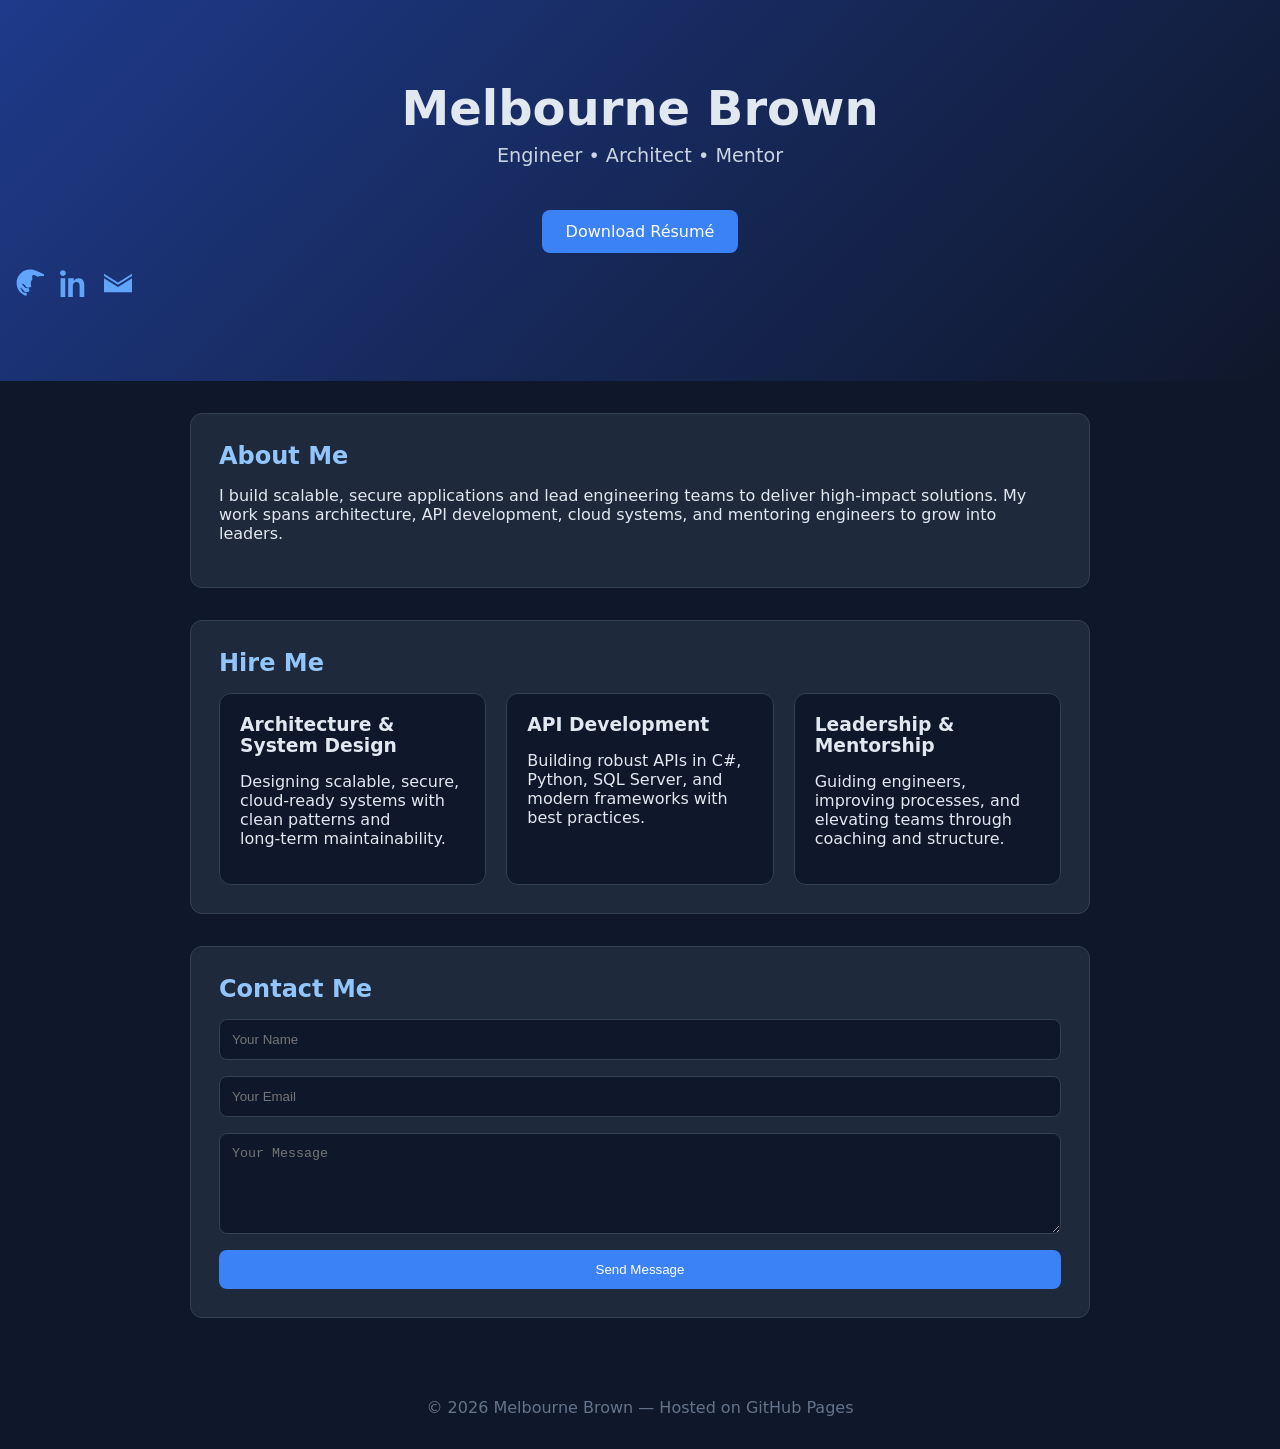
==== index.html @ e765fb4d "Refactor index.html with new styles and layout Updated HTML structure and styles for improved layout" ====
<!DOCTYPE html>
<html lang="en">
<head>
    <meta charset="UTF-8" />
    <meta name="viewport" content="width=device-width, initial-scale=1.0" />
    <title>Melbourne Brown – Portfolio</title>

    <style>
        /* ------------------------------
           GLOBAL STYLES
        ------------------------------ */
        body {
            margin: 0;
            font-family: system-ui, sans-serif;
            background: #0f172a;
            color: #e2e8f0;
            overflow-x: hidden;
        }

        h1, h2, h3 {
            margin: 0;
        }

        a {
            color: #60a5fa;
            text-decoration: none;
        }

        a:hover {
            color: #bfdbfe;
        }

        /* ------------------------------
           FADE-IN ANIMATIONS
        ------------------------------ */
        .fade-in {
            opacity: 0;
            transform: translateY(20px);
            animation: fadeIn 0.9s ease-out forwards;
        }

        .delay-1 { animation-delay: 0.2s; }
        .delay-2 { animation-delay: 0.4s; }
        .delay-3 { animation-delay: 0.6s; }

        @keyframes fadeIn {
            to {
                opacity: 1;
                transform: translateY(0);
            }
        }

        /* ------------------------------
           HEADER / HERO
        ------------------------------ */
        header {
            text-align: center;
            padding: 5rem 1rem;
            background: linear-gradient(135deg, #1e3a8a, #0f172a);
        }

        header h1 {
            font-size: 3rem;
        }

        header p {
            font-size: 1.2rem;
            color: #cbd5e1;
            margin-top: 0.5rem;
        }

        .resume-btn {
            display: inline-block;
            margin-top: 1.5rem;
            padding: 0.75rem 1.5rem;
            background: #3b82f6;
            color: white;
            border-radius: 0.5rem;
            transition: background 0.3s;
        }

        .resume-btn:hover {
            background: #60a5fa;
        }

        /* ------------------------------
           MAIN CONTENT
        ------------------------------ */
        main {
            max-width: 900px;
            margin: 2rem auto;
            padding: 0 1rem;
        }

        section {
            background: #1e293b;
            padding: 1.75rem;
            border-radius: 0.75rem;
            margin-bottom: 2rem;
            border: 1px solid #334155;
        }

        h2 {
            color: #93c5fd;
            margin-bottom: 1rem;
        }

        /* ------------------------------
           SOCIAL ICONS
        ------------------------------ */
        .socials {
            display: flex;
            gap: 1rem;
            margin-top: 1rem;
        }

        .socials svg {
            width: 28px;
            height: 28px;
            fill: #60a5fa;
            transition: transform 0.3s, fill 0.3s;
        }

        .socials svg:hover {
            fill: #bfdbfe;
            transform: translateY(-3px);
        }

        /* ------------------------------
           HIRE ME SECTION
        ------------------------------ */
        .hire-grid {
            display: grid;
            gap: 1.25rem;
        }

        @media (min-width: 700px) {
            .hire-grid {
                grid-template-columns: repeat(3, 1fr);
            }
        }

        .hire-card {
            background: #0f172a;
            padding: 1.25rem;
            border-radius: 0.75rem;
            border: 1px solid #334155;
            transition: transform 0.3s;
        }

        .hire-card:hover {
            transform: translateY(-5px);
        }

        /* ------------------------------
           CONTACT FORM
        ------------------------------ */
        form {
            display: grid;
            gap: 1rem;
        }

        input, textarea {
            padding: 0.75rem;
            border-radius: 0.5rem;
            border: 1px solid #334155;
            background: #0f172a;
            color: #e2e8f0;
        }

        button {
            padding: 0.75rem;
            background: #3b82f6;
            color: white;
            border: none;
            border-radius: 0.5rem;
            cursor: pointer;
            transition: background 0.3s;
        }

        button:hover {
            background: #60a5fa;
        }

        /* ------------------------------
           FOOTER
        ------------------------------ */
        footer {
            text-align: center;
            padding: 2rem;
            color: #64748b;
            margin-top: 3rem;
        }
    </style>
</head>

<body>

    <!-- HERO -->
    <header class="fade-in">
        <h1>Melbourne Brown</h1>
        <p>Engineer • Architect • Mentor</p>

        <a class="resume-btn fade-in delay-1" href="resume.pdf" download>
            Download Résumé
        </a>

        <div class="socials fade-in delay-2">
            <!-- GitHub -->
            <a href="https://github.com/MQBrown" target="_blank">
                <svg viewBox="0 0 24 24">
                    <path d="M12 .5C5.65.5.5 5.65.5 12c0 5.1 3.3 9.4 7.9 10.9.6.1.8-.3.8-.6v-2c-3.2.7-3.9-1.5-3.9-1.5-.5-1.2-1.2-1.6-1.2-1.6-1-.7.1-.7.1-.7 1.1.1 1.7 1.2 1.7 1.2 1 .1.6 2.1 2.9 2.1 1.4 0 2.3-.5 2.8-1-.1-.3-.4-1.2-.4-2.4-3.2.7-4.4-1.4-4.4-1.4-.5-1.2-1.2-1.6-1.2-1.6-1-.7.1-.7.1-.7 1.1.1 1.7 1.2 1.7 1.2 1 .1.6 2.1 2.9 2.1 1.4 0 2.3-.5 2.8-1-.1-.3-.4-1.2-.4-2.4 0-1.7.6-2.9 1.5-3.8-.2-.4-.7-1.8.1-3.7 0 0 1.3-.4 4.1 1.5 1.2-.3 2.5-.5 3.8-.5s2.6.2 3.8.5c2.8-1.9 4.1-1.5 4.1-1.5.8 1.9.3 3.3.1 3.7.9.9 1.5 2.1 1.5 3.8 0 1.2-.3 2.1-.4 2.4.5.5 1.4 1 2.8 1 2.3 0 1.9-2 2.9-2.1 0 0 .6-1.1 1.7-1.2 0 0 1.1 0 .1.7 0 0-.7.4-1.2 1.6 0 0-1.2 2.1-4.4 1.4 0 1.2-.3 2.1-.4 2.4.5.5 1.4 1 2.8 1 2.3 0 1.9-2 2.9-2.1 0 0 .6-1.1 1.7-1.2 0 0 1.1 0 .1.7 0 0-.7.4-1.2 1.6 0 0-1.2 2.1-4.4 1.4v2c0 .3.2.7.8.6 4.6-1.5 7.9-5.8 7.9-10.9C23.5 5.65 18.35.5 12 .5z"/>
                </svg>
            </a>

            <!-- LinkedIn -->
            <a href="https://linkedin.com" target="_blank">
                <svg viewBox="0 0 24 24">
                    <path d="M4.98 3.5C4.98 4.88 3.87 6 2.5 6S0 4.88 0 3.5 1.12 1 2.5 1 4.98 2.12 4.98 3.5zM.5 8h4V24h-4V8zm7.5 0h3.8v2.2h.1c.5-.9 1.8-2.2 3.9-2.2 4.2 0 5 2.8 5 6.5V24h-4v-8.3c0-2 0-4.5-2.7-4.5-2.7 0-3.1 2.1-3.1 4.3V24h-4V8z"/>
                </svg>
            </a>

            <!-- Email -->
            <a href="mailto:mqbrown07@live.com">
                <svg viewBox="0 0 24 24">
                    <path d="M12 13.5L0 6V4l12 7.5L24 4v2zM0 8l12 7.5L24 8v12H0z"/>
                </svg>
            </a>
        </div>
    </header>

    <main>

        <!-- ABOUT -->
        <section class="fade-in delay-1">
            <h2>About Me</h2>
            <p>
                I build scalable, secure applications and lead engineering teams to deliver high‑impact solutions.
                My work spans architecture, API development, cloud systems, and mentoring engineers to grow into leaders.
            </p>
        </section>

        <!-- HIRE ME -->
        <section class="fade-in delay-2">
            <h2>Hire Me</h2>

            <div class="hire-grid">
                <div class="hire-card fade-in delay-1">
                    <h3>Architecture & System Design</h3>
                    <p>Designing scalable, secure, cloud‑ready systems with clean patterns and long‑term maintainability.</p>
                </div>

                <div class="hire-card fade-in delay-2">
                    <h3>API Development</h3>
                    <p>Building robust APIs in C#, Python, SQL Server, and modern frameworks with best practices.</p>
                </div>

                <div class="hire-card fade-in delay-3">
                    <h3>Leadership & Mentorship</h3>
                    <p>Guiding engineers, improving processes, and elevating teams through coaching and structure.</p>
                </div>
            </div>
        </section>

        <!-- CONTACT FORM -->
        <section class="fade-in delay-3">
            <h2>Contact Me</h2>

            <form action="https://formsubmit.co/mqbrown07@live.com" method="POST">
                <input type="hidden" name="_captcha" value="false">

                <input type="text" name="name" placeholder="Your Name" required />
                <input type="email" name="email" placeholder="Your Email" required />
                <textarea name="message" rows="5" placeholder="Your Message" required></textarea>

                <button type="submit">Send Message</button>
            </form>
        </section>

    </main>

    <footer>
        © <span id="year"></span> Melbourne Brown — Hosted on GitHub Pages
    </footer>

    <script>
        document.getElementById("year").textContent = new Date().getFullYear();
    </script>

</body>
</html>
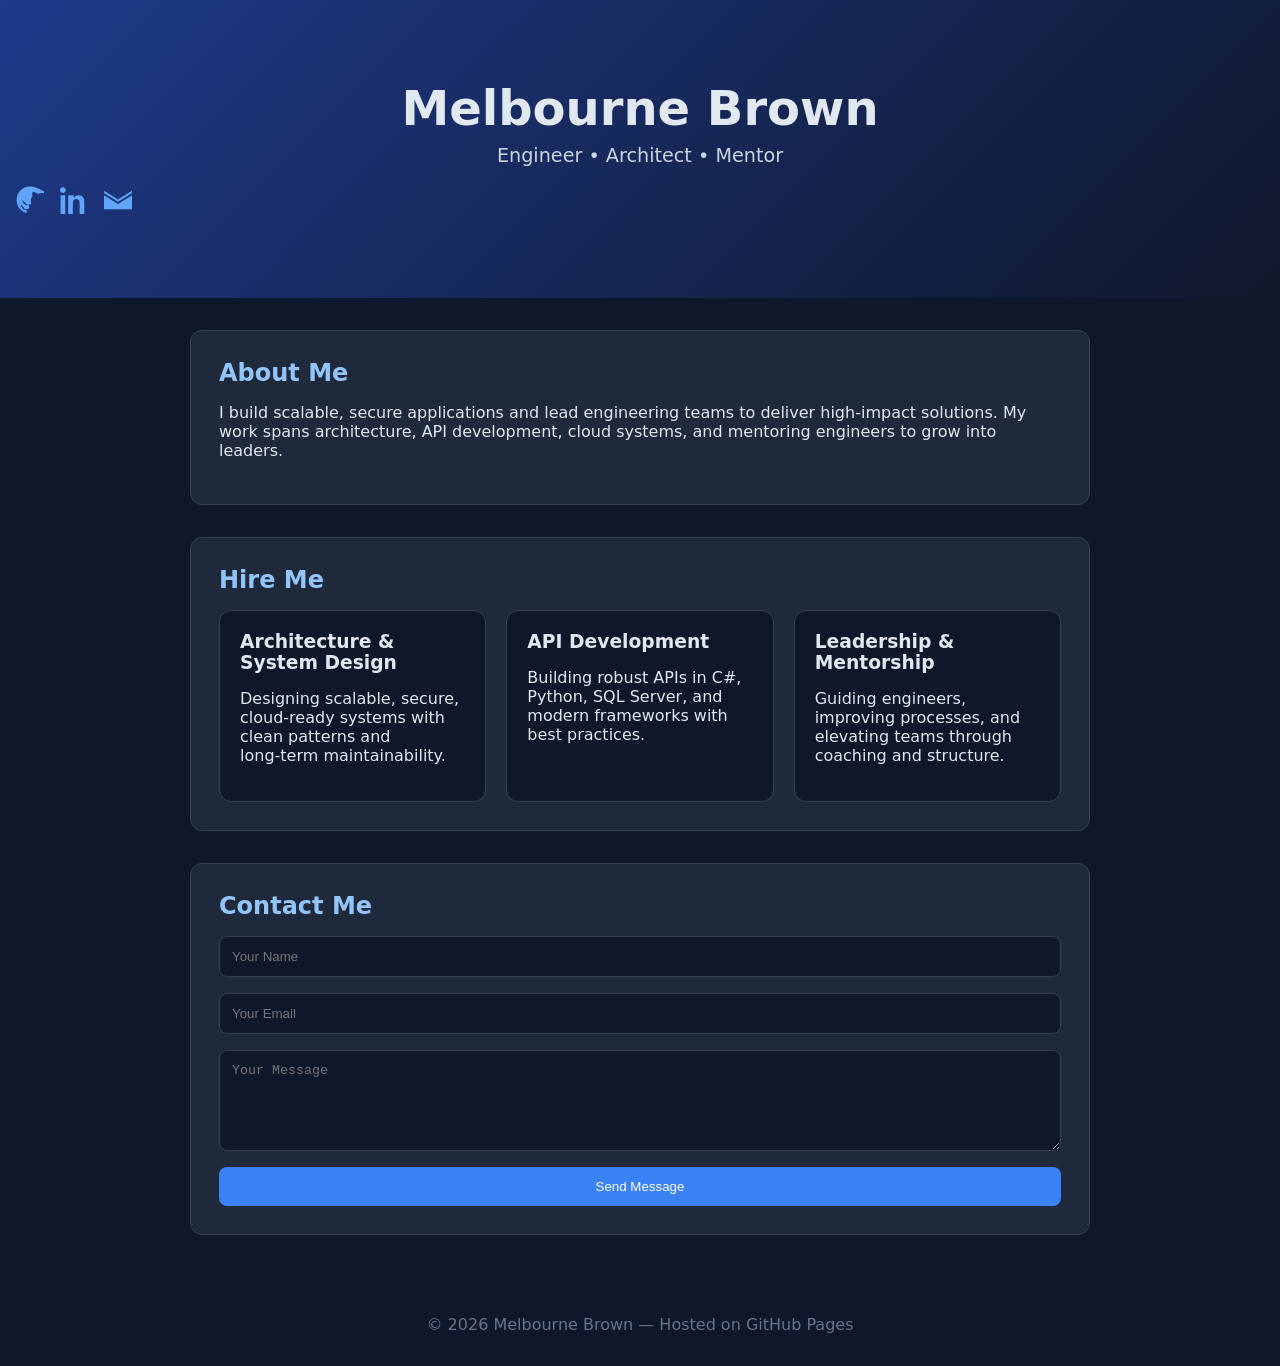
==== commit e316589d: "Fix HTML encoding issues in index.html" ====
--- a/index.html
+++ b/index.html
@@ -200,11 +200,11 @@
     <header class="fade-in">
         <h1>Melbourne Brown</h1>
         <p>Engineer • Architect • Mentor</p>
-
+<!--
         <a class="resume-btn fade-in delay-1" href="resume.pdf" download>
             Download Résumé
         </a>
-
+-->
         <div class="socials fade-in delay-2">
             <!-- GitHub -->
             <a href="https://github.com/MQBrown" target="_blank">
@@ -289,3 +289,4 @@
 
 </body>
 </html>
+
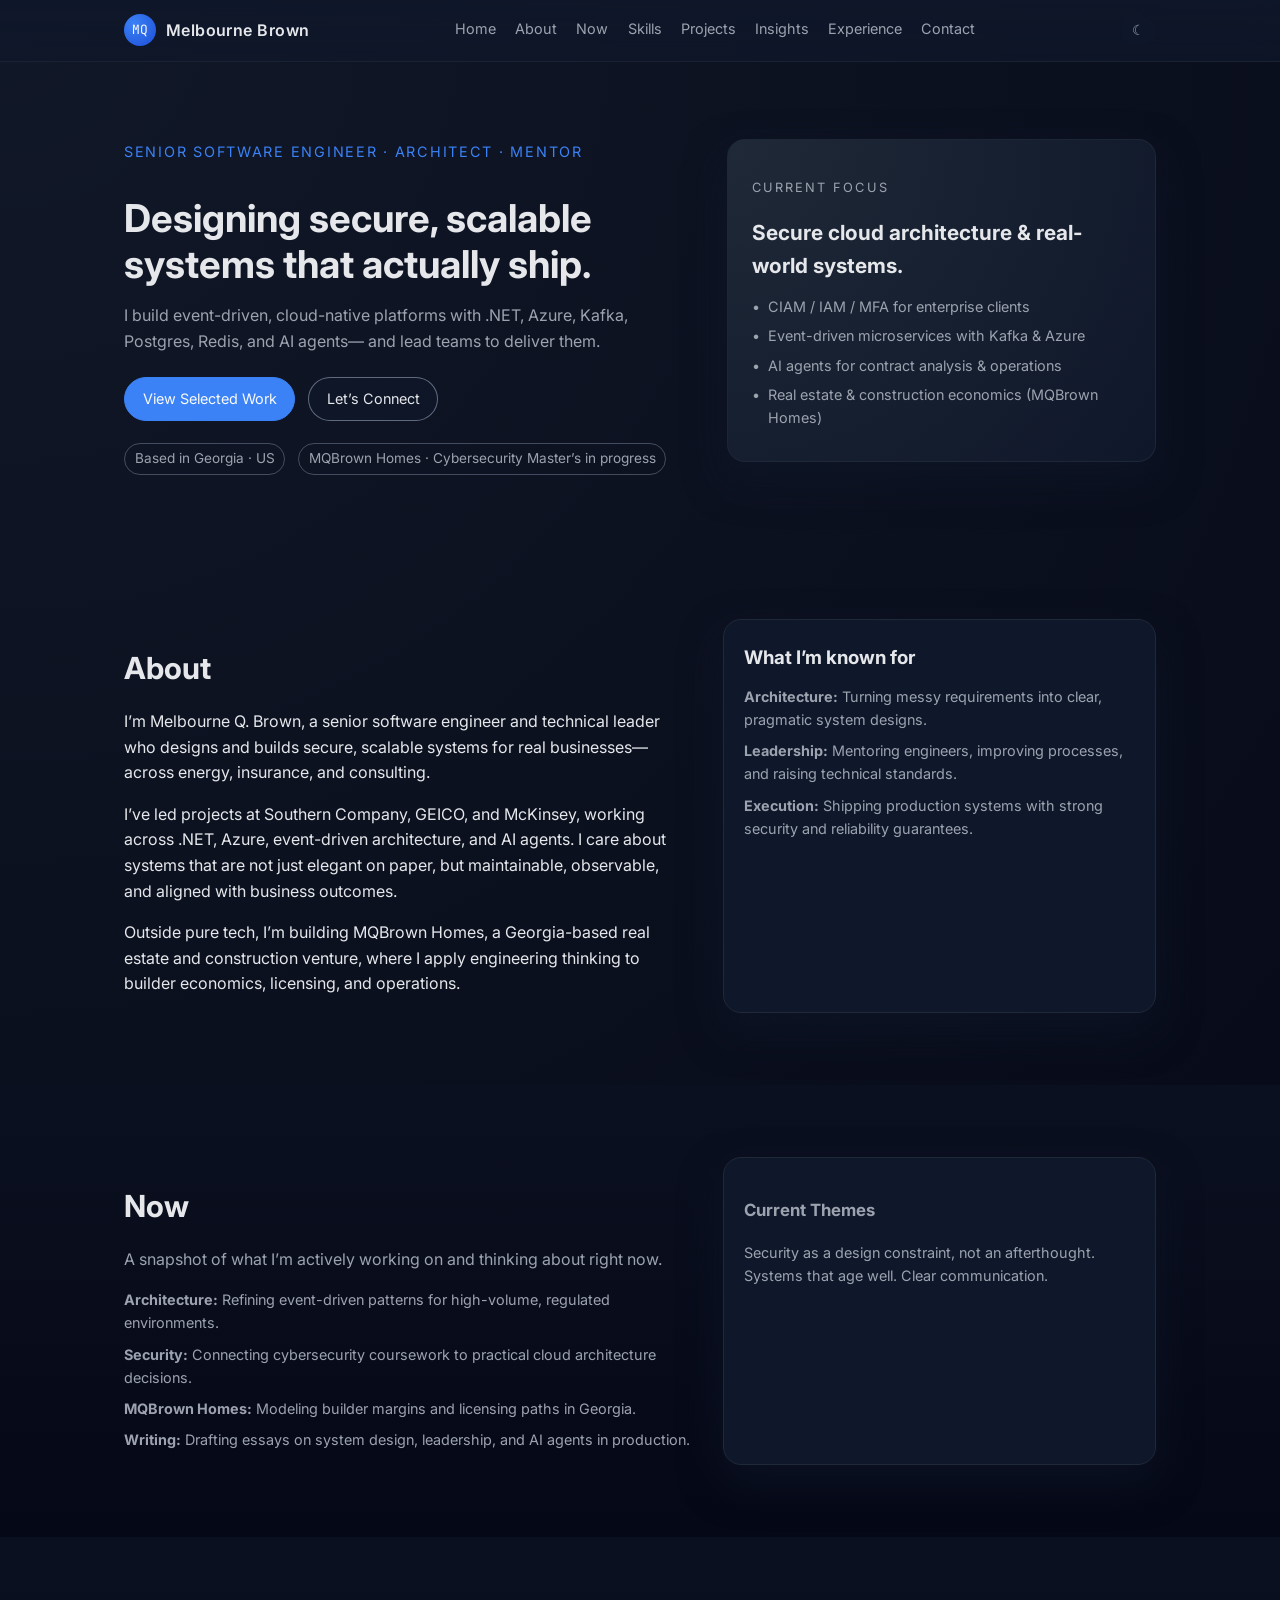
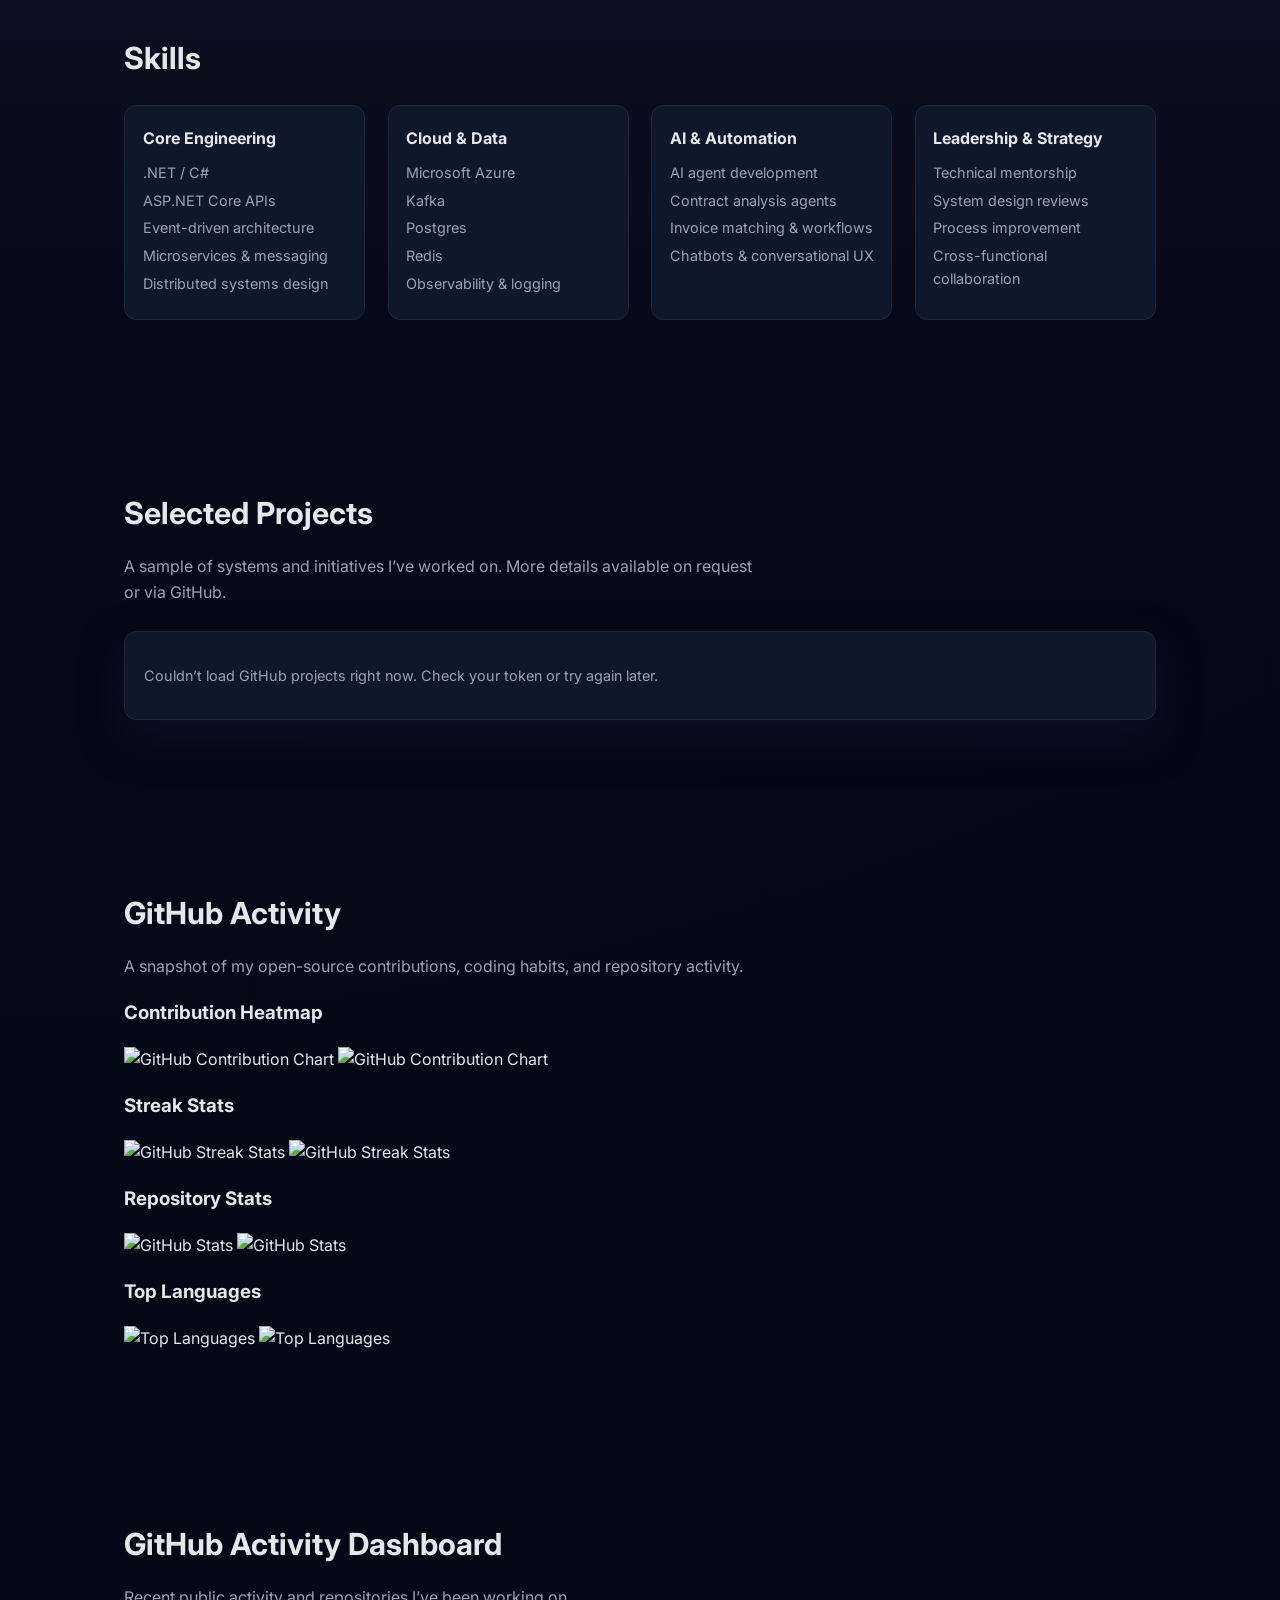
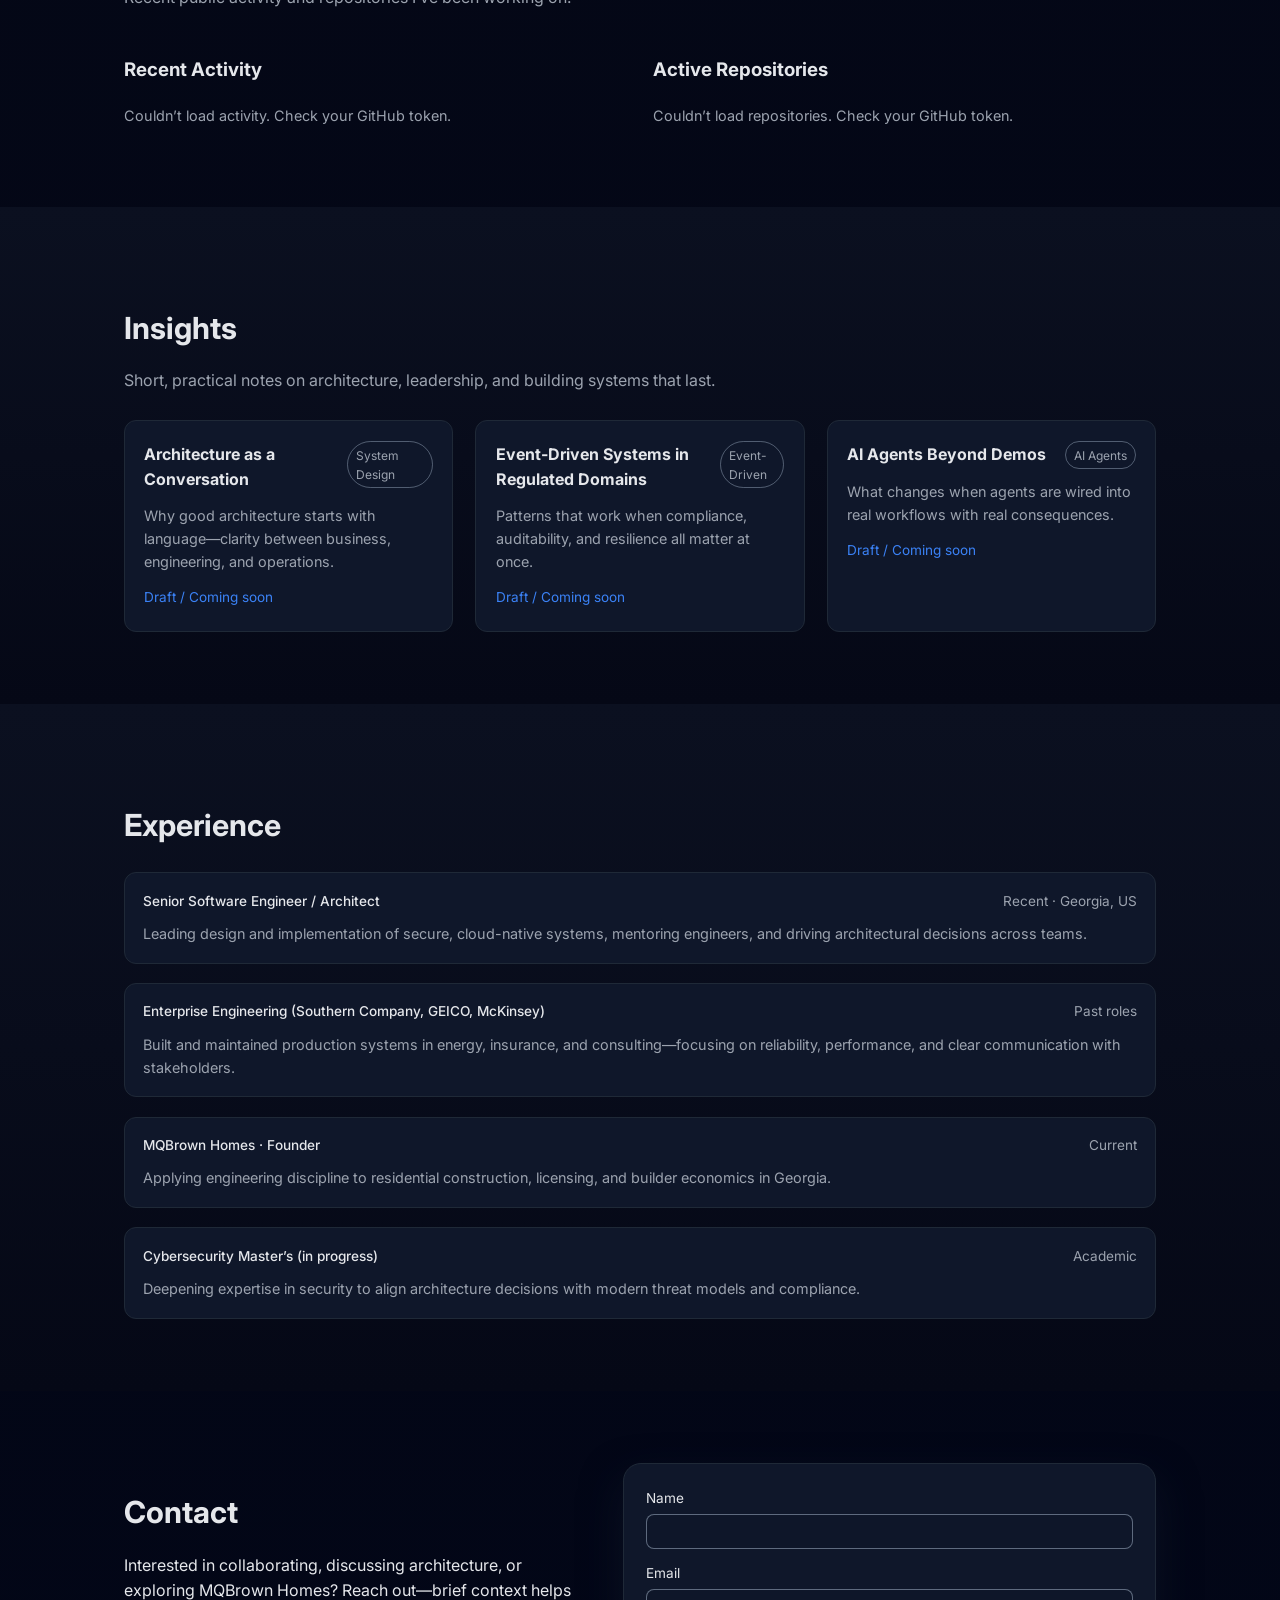
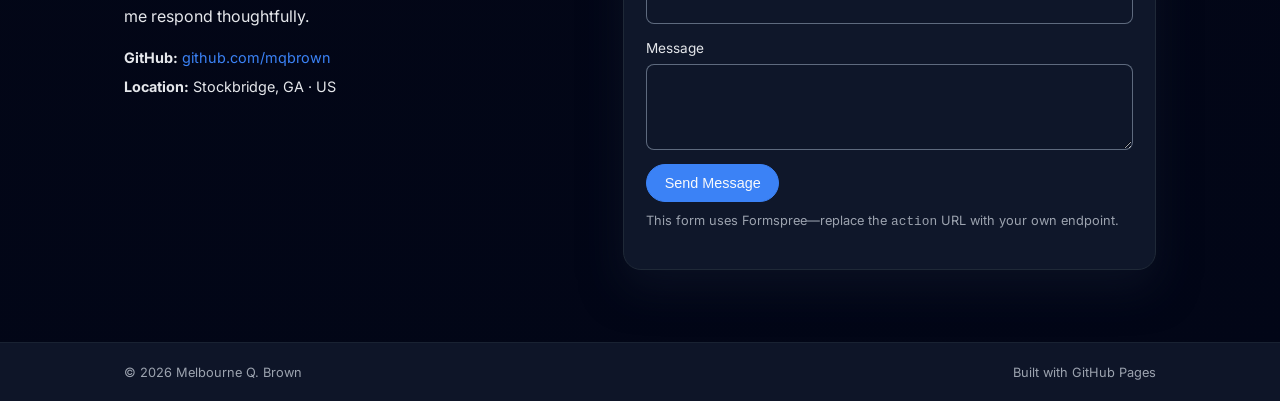
==== commit 4d1daf51: "Made several changes..." ====
--- a/index.html
+++ b/index.html
@@ -1,292 +1,692 @@
-<!DOCTYPE html>
+<!doctype html>
 <html lang="en">
-<head>
+  <head>
     <meta charset="UTF-8" />
-    <meta name="viewport" content="width=device-width, initial-scale=1.0" />
-    <title>Melbourne Brown – Portfolio</title>
-
-    <style>
-        /* ------------------------------
-           GLOBAL STYLES
-        ------------------------------ */
-        body {
-            margin: 0;
-            font-family: system-ui, sans-serif;
-            background: #0f172a;
-            color: #e2e8f0;
-            overflow-x: hidden;
+    <title>Melbourne Q. Brown | Engineering Architect</title>
+    <meta name="viewport" content="width=device-width, initial-scale=1" />
+    <meta
+      name="description"
+      content="Senior Software Engineer, Architect, and Mentor specializing in .NET, Azure, event-driven systems, and AI agents."
+    />
+
+    <!-- Google Fonts -->
+    <link rel="preconnect" href="https://fonts.googleapis.com" />
+    <link rel="preconnect" href="https://fonts.gstatic.com" crossorigin />
+    <link
+      href="https://fonts.googleapis.com/css2?family=Inter:wght@300;400;500;600;700&family=JetBrains+Mono:wght@400;600&display=swap"
+      rel="stylesheet"
+    />
+
+    <!-- Styles -->
+    <link rel="stylesheet" href="styles.css" />
+  </head>
+  <body>
+    <header class="site-header">
+      <div class="container header-inner">
+        <div class="logo">
+          <span class="logo-mark">MQ</span>
+          <span class="logo-text">Melbourne Brown</span>
+        </div>
+        <nav class="nav">
+          <a href="#home">Home</a>
+          <a href="#about">About</a>
+          <a href="#now">Now</a>
+          <a href="#skills">Skills</a>
+          <a href="#projects">Projects</a>
+          <a href="#insights">Insights</a>
+          <a href="#experience">Experience</a>
+          <a href="#contact">Contact</a>
+        </nav>
+        <button class="theme-toggle" id="themeToggle" aria-label="Toggle theme">
+          <span>☾</span>
+        </button>
+      </div>
+    </header>
+
+    <main>
+      <!-- Hero -->
+      <section id="home" class="section hero fade-in">
+        <div class="container hero-inner">
+          <div class="hero-text">
+            <p class="hero-kicker">
+              Senior Software Engineer · Architect · Mentor
+            </p>
+            <h1>Designing secure, scalable systems that actually ship.</h1>
+            <p class="hero-subtitle">
+              I build event-driven, cloud-native platforms with .NET, Azure,
+              Kafka, Postgres, Redis, and AI agents— and lead teams to deliver
+              them.
+            </p>
+            <div class="hero-actions">
+              <a href="#projects" class="btn btn-primary">View Selected Work</a>
+              <a href="#contact" class="btn btn-secondary">Let’s Connect</a>
+            </div>
+            <div class="hero-meta">
+              <span>Based in Georgia · US</span>
+              <span>MQBrown Homes · Cybersecurity Master’s in progress</span>
+            </div>
+          </div>
+          <div class="hero-card">
+            <div class="hero-card-inner">
+              <p class="hero-card-label">Current Focus</p>
+              <h2>Secure cloud architecture & real-world systems.</h2>
+              <ul class="hero-card-list">
+                <li><span>•</span> CIAM / IAM / MFA for enterprise clients</li>
+                <li>
+                  <span>•</span> Event-driven microservices with Kafka & Azure
+                </li>
+                <li>
+                  <span>•</span> AI agents for contract analysis & operations
+                </li>
+                <li>
+                  <span>•</span> Real estate & construction economics (MQBrown
+                  Homes)
+                </li>
+              </ul>
+            </div>
+          </div>
+        </div>
+      </section>
+
+      <!-- About -->
+      <section id="about" class="section fade-in">
+        <div class="container two-column">
+          <div>
+            <h2>About</h2>
+            <p>
+              I’m Melbourne Q. Brown, a senior software engineer and technical
+              leader who designs and builds secure, scalable systems for real
+              businesses—across energy, insurance, and consulting.
+            </p>
+            <p>
+              I’ve led projects at Southern Company, GEICO, and McKinsey,
+              working across .NET, Azure, event-driven architecture, and AI
+              agents. I care about systems that are not just elegant on paper,
+              but maintainable, observable, and aligned with business outcomes.
+            </p>
+            <p>
+              Outside pure tech, I’m building MQBrown Homes, a Georgia-based
+              real estate and construction venture, where I apply engineering
+              thinking to builder economics, licensing, and operations.
+            </p>
+          </div>
+          <div class="about-highlight">
+            <h3>What I’m known for</h3>
+            <ul>
+              <li>
+                <strong>Architecture:</strong> Turning messy requirements into
+                clear, pragmatic system designs.
+              </li>
+              <li>
+                <strong>Leadership:</strong> Mentoring engineers, improving
+                processes, and raising technical standards.
+              </li>
+              <li>
+                <strong>Execution:</strong> Shipping production systems with
+                strong security and reliability guarantees.
+              </li>
+            </ul>
+          </div>
+        </div>
+      </section>
+
+      <!-- Now -->
+      <section id="now" class="section section-alt fade-in">
+        <div class="container two-column">
+          <div>
+            <h2>Now</h2>
+            <p class="section-intro">
+              A snapshot of what I’m actively working on and thinking about
+              right now.
+            </p>
+            <ul class="now-list">
+              <li>
+                <strong>Architecture:</strong> Refining event-driven patterns
+                for high-volume, regulated environments.
+              </li>
+              <li>
+                <strong>Security:</strong> Connecting cybersecurity coursework
+                to practical cloud architecture decisions.
+              </li>
+              <li>
+                <strong>MQBrown Homes:</strong> Modeling builder margins and
+                licensing paths in Georgia.
+              </li>
+              <li>
+                <strong>Writing:</strong> Drafting essays on system design,
+                leadership, and AI agents in production.
+              </li>
+            </ul>
+          </div>
+          <div class="now-card">
+            <h3>Current Themes</h3>
+            <p>
+              Security as a design constraint, not an afterthought. Systems that
+              age well. Clear communication.
+            </p>
+          </div>
+        </div>
+      </section>
+
+      <!-- Skills -->
+      <section id="skills" class="section section-alt fade-in">
+        <div class="container">
+          <h2>Skills</h2>
+          <div class="skills-grid">
+            <div class="skills-card">
+              <h3>Core Engineering</h3>
+              <ul>
+                <li>.NET / C#</li>
+                <li>ASP.NET Core APIs</li>
+                <li>Event-driven architecture</li>
+                <li>Microservices & messaging</li>
+                <li>Distributed systems design</li>
+              </ul>
+            </div>
+            <div class="skills-card">
+              <h3>Cloud & Data</h3>
+              <ul>
+                <li>Microsoft Azure</li>
+                <li>Kafka</li>
+                <li>Postgres</li>
+                <li>Redis</li>
+                <li>Observability & logging</li>
+              </ul>
+            </div>
+            <div class="skills-card">
+              <h3>AI & Automation</h3>
+              <ul>
+                <li>AI agent development</li>
+                <li>Contract analysis agents</li>
+                <li>Invoice matching & workflows</li>
+                <li>Chatbots & conversational UX</li>
+              </ul>
+            </div>
+            <div class="skills-card">
+              <h3>Leadership & Strategy</h3>
+              <ul>
+                <li>Technical mentorship</li>
+                <li>System design reviews</li>
+                <li>Process improvement</li>
+                <li>Cross-functional collaboration</li>
+              </ul>
+            </div>
+          </div>
+        </div>
+      </section>
+
+      <!-- Projects -->
+      <section id="projects" class="section fade-in">
+        <div class="container">
+          <h2>Selected Projects</h2>
+          <p class="section-intro">
+            A sample of systems and initiatives I’ve worked on. More details
+            available on request or via GitHub.
+          </p>
+
+          <div id="github-projects" class="projects-grid">
+            <!-- optional skeletons -->
+            <div class="project-card skeleton"></div>
+            <div class="project-card skeleton"></div>
+            <div class="project-card skeleton"></div>
+          </div>
+        </div>
+      </section>
+      <section id="github-activity" class="section fade-in">
+        <div class="container">
+          <h2>GitHub Activity</h2>
+          <p class="section-intro">
+            A snapshot of my open-source contributions, coding habits, and
+            repository activity.
+          </p>
+
+          <div class="github-activity-grid">
+            <!-- Contribution Heatmap -->
+            <div class="github-card">
+              <h3>Contribution Heatmap</h3>
+
+              <!-- Dark mode -->
+              <img
+                src="https://ghchart.rshah.org/3b82f6/mqbrown#gh-dark-mode-only"
+                alt="GitHub Contribution Chart"
+                class="github-img"
+              />
+
+              <!-- Light mode -->
+              <img
+                src="https://ghchart.rshah.org/000000/mqbrown#gh-light-mode-only"
+                alt="GitHub Contribution Chart"
+                class="github-img"
+              />
+            </div>
+
+            <!-- Streak Stats -->
+            <div class="github-card">
+              <h3>Streak Stats</h3>
+
+              <!-- Dark mode -->
+              <img
+                src="https://streak-stats.demolab.com?user=mqbrown&theme=dark&hide_border=true#gh-dark-mode-only"
+                alt="GitHub Streak Stats"
+                class="github-img"
+              />
+
+              <!-- Light mode -->
+              <img
+                src="https://streak-stats.demolab.com?user=mqbrown&theme=default&hide_border=true#gh-light-mode-only"
+                alt="GitHub Streak Stats"
+                class="github-img"
+              />
+            </div>
+
+            <!-- Repo Stats -->
+            <div class="github-card">
+              <h3>Repository Stats</h3>
+
+              <!-- Dark mode -->
+              <img
+                src="https://github-readme-stats.vercel.app/api?username=mqbrown&show_icons=true&theme=dark&hide_border=true#gh-dark-mode-only"
+                alt="GitHub Stats"
+                class="github-img"
+              />
+
+              <!-- Light mode -->
+              <img
+                src="https://github-readme-stats.vercel.app/api?username=mqbrown&show_icons=true&theme=default&hide_border=true#gh-light-mode-only"
+                alt="GitHub Stats"
+                class="github-img"
+              />
+            </div>
+
+            <!-- Top Languages -->
+            <div class="github-card">
+              <h3>Top Languages</h3>
+
+              <!-- Dark mode -->
+              <img
+                src="https://github-readme-stats.vercel.app/api/top-langs/?username=mqbrown&layout=compact&theme=dark&hide_border=true#gh-dark-mode-only"
+                alt="Top Languages"
+                class="github-img"
+              />
+
+              <!-- Light mode -->
+              <img
+                src="https://github-readme-stats.vercel.app/api/top-langs/?username=mqbrown&layout=compact&theme=default&hide_border=true#gh-light-mode-only"
+                alt="Top Languages"
+                class="github-img"
+              />
+            </div>
+          </div>
+        </div>
+      </section>
+
+      <section id="github-dashboard" class="section fade-in">
+        <div class="container">
+          <h2>GitHub Activity Dashboard</h2>
+          <p class="section-intro">
+            Recent public activity and repositories I’ve been working on.
+          </p>
+
+          <div class="github-dashboard-grid">
+            <div class="github-card">
+              <h3>Recent Activity</h3>
+              <ul id="github-recent-activity" class="github-list">
+                <li>Loading recent activity...</li>
+              </ul>
+            </div>
+
+            <div class="github-card">
+              <h3>Active Repositories</h3>
+              <ul id="github-active-repos" class="github-list">
+                <li>Loading repositories...</li>
+              </ul>
+            </div>
+          </div>
+        </div>
+      </section>
+
+      <!-- Insights / Blog -->
+      <section id="insights" class="section section-alt fade-in">
+        <div class="container">
+          <h2>Insights</h2>
+          <p class="section-intro">
+            Short, practical notes on architecture, leadership, and building
+            systems that last.
+          </p>
+          <div id="insights-list" class="insights-grid"></div>
+        </div>
+      </section>
+
+      <!-- Experience (JSON-driven timeline) -->
+      <section id="experience" class="section section-alt fade-in">
+        <div class="container">
+          <h2>Experience</h2>
+          <div id="timeline" class="timeline"></div>
+        </div>
+      </section>
+
+      <!-- Contact -->
+      <section id="contact" class="section fade-in">
+        <div class="container contact-inner">
+          <div>
+            <h2>Contact</h2>
+            <p>
+              Interested in collaborating, discussing architecture, or exploring
+              MQBrown Homes? Reach out—brief context helps me respond
+              thoughtfully.
+            </p>
+            <ul class="contact-list">
+              <li>
+                <strong>GitHub:</strong>
+                <a
+                  href="https://github.com/mqbrown"
+                  target="_blank"
+                  rel="noopener"
+                  >github.com/mqbrown</a
+                >
+              </li>
+              <li><strong>Location:</strong> Stockbridge, GA · US</li>
+            </ul>
+          </div>
+          <form
+            class="contact-form"
+            action="https://formspree.io/f/your-form-id"
+            method="POST"
+          >
+            <div class="form-row">
+              <label for="name">Name</label>
+              <input id="name" name="name" type="text" required />
+            </div>
+            <div class="form-row">
+              <label for="email">Email</label>
+              <input id="email" name="email" type="email" required />
+            </div>
+            <div class="form-row">
+              <label for="message">Message</label>
+              <textarea
+                id="message"
+                name="message"
+                rows="4"
+                required
+              ></textarea>
+            </div>
+            <button class="btn btn-primary" type="submit">Send Message</button>
+            <p class="form-note">
+              This form uses Formspree—replace the <code>action</code> URL with
+              your own endpoint.
+            </p>
+          </form>
+        </div>
+      </section>
+    </main>
+
+    <footer class="site-footer">
+      <div class="container footer-inner">
+        <span>© <span id="year"></span> Melbourne Q. Brown</span>
+        <span>Built with GitHub Pages</span>
+      </div>
+    </footer>
+
+    <!-- Core JS -->
+    <script>
+      // Year
+      document.getElementById("year").textContent = new Date().getFullYear();
+
+      // Theme toggle with smooth transition
+      const toggle = document.getElementById("themeToggle");
+      const root = document.documentElement;
+
+      root.setAttribute("data-theme", "dark");
+
+      toggle.addEventListener("click", () => {
+        const current = root.getAttribute("data-theme") || "dark";
+        const next = current === "dark" ? "light" : "dark";
+        root.setAttribute("data-theme", next);
+      });
+
+      // Fade-in on scroll
+      const observer = new IntersectionObserver(
+        (entries) => {
+          entries.forEach((entry) => {
+            if (entry.isIntersecting) {
+              entry.target.classList.add("visible");
+            }
+          });
+        },
+        { threshold: 0.15 },
+      );
+
+      document
+        .querySelectorAll(".fade-in")
+        .forEach((el) => observer.observe(el));
+    </script>
+
+    <!-- GitHub Pinned Repo Loader -->
+    <script>
+      async function loadPinnedRepos() {
+        const query = `
+        {
+          user(login: "mqbrown") {
+            pinnedItems(first: 6, types: REPOSITORY) {
+              nodes {
+                ... on Repository {
+                  name
+                  description
+                  url
+                  stargazerCount
+                  primaryLanguage {
+                    name
+                    color
+                  }
+                }
+              }
+            }
+          }
         }
-
-        h1, h2, h3 {
-            margin: 0;
+      `;
+
+        try {
+          const response = await fetch("https://api.github.com/graphql", {
+            method: "POST",
+            headers: {
+              "Content-Type": "application/json",
+              Authorization: "Bearer YOUR_GITHUB_TOKEN",
+            },
+            body: JSON.stringify({ query }),
+          });
+
+          if (!response.ok) throw new Error("GitHub API error");
+
+          const json = await response.json();
+          const repos = json.data.user.pinnedItems.nodes;
+
+          const container = document.getElementById("github-projects");
+          container.innerHTML = "";
+
+          repos.forEach((repo) => {
+            const card = document.createElement("article");
+            card.className = "project-card";
+
+            card.innerHTML = `
+            <div class="project-header">
+              <h3>${repo.name}</h3>
+              <span class="project-tag">${repo.primaryLanguage?.name || "Code"}</span>
+            </div>
+            <p>${repo.description || "No description provided."}</p>
+            <div class="project-tech">
+              <span style="background:${repo.primaryLanguage?.color || "#3b82f6"}20; color:${repo.primaryLanguage?.color || "#3b82f6"}">
+                ${repo.primaryLanguage?.name || "Language"}
+              </span>
+              <span>⭐ ${repo.stargazerCount}</span>
+            </div>
+            <a class="project-link" href="${repo.url}" target="_blank">View on GitHub</a>
+          `;
+
+            container.appendChild(card);
+          });
+        } catch (err) {
+          const container = document.getElementById("github-projects");
+          container.innerHTML = `
+          <div class="project-card">
+            <p>Couldn’t load GitHub projects right now. Check your token or try again later.</p>
+          </div>
+        `;
         }
-
-        a {
-            color: #60a5fa;
-            text-decoration: none;
+      }
+
+      loadPinnedRepos();
+    </script>
+
+    <!-- JSON-driven timeline + insights -->
+    <script>
+      const timelineData = [
+        {
+          role: "Senior Software Engineer / Architect",
+          time: "Recent · Georgia, US",
+          description:
+            "Leading design and implementation of secure, cloud-native systems, mentoring engineers, and driving architectural decisions across teams.",
+        },
+        {
+          role: "Enterprise Engineering (Southern Company, GEICO, McKinsey)",
+          time: "Past roles",
+          description:
+            "Built and maintained production systems in energy, insurance, and consulting—focusing on reliability, performance, and clear communication with stakeholders.",
+        },
+        {
+          role: "MQBrown Homes · Founder",
+          time: "Current",
+          description:
+            "Applying engineering discipline to residential construction, licensing, and builder economics in Georgia.",
+        },
+        {
+          role: "Cybersecurity Master’s (in progress)",
+          time: "Academic",
+          description:
+            "Deepening expertise in security to align architecture decisions with modern threat models and compliance.",
+        },
+      ];
+
+      const insightsData = [
+        {
+          title: "Architecture as a Conversation",
+          tag: "System Design",
+          summary:
+            "Why good architecture starts with language—clarity between business, engineering, and operations.",
+          link: "#",
+        },
+        {
+          title: "Event-Driven Systems in Regulated Domains",
+          tag: "Event-Driven",
+          summary:
+            "Patterns that work when compliance, auditability, and resilience all matter at once.",
+          link: "#",
+        },
+        {
+          title: "AI Agents Beyond Demos",
+          tag: "AI Agents",
+          summary:
+            "What changes when agents are wired into real workflows with real consequences.",
+          link: "#",
+        },
+      ];
+
+      function renderTimeline() {
+        const container = document.getElementById("timeline");
+        container.innerHTML = "";
+        timelineData.forEach((item) => {
+          const el = document.createElement("div");
+          el.className = "timeline-item";
+          el.innerHTML = `
+          <div class="timeline-meta">
+            <span class="timeline-role">${item.role}</span>
+            <span class="timeline-time">${item.time}</span>
+          </div>
+          <p>${item.description}</p>
+        `;
+          container.appendChild(el);
+        });
+      }
+
+      function renderInsights() {
+        const container = document.getElementById("insights-list");
+        container.innerHTML = "";
+        insightsData.forEach((post) => {
+          const el = document.createElement("article");
+          el.className = "insight-card";
+          el.innerHTML = `
+          <div class="insight-header">
+            <h3>${post.title}</h3>
+            <span class="insight-tag">${post.tag}</span>
+          </div>
+          <p>${post.summary}</p>
+          <a href="${post.link}" class="insight-link">Draft / Coming soon</a>
+        `;
+          container.appendChild(el);
+        });
+      }
+
+      renderTimeline();
+      renderInsights();
+    </script>
+    <script>
+      const GH_USERNAME = "mqbrown";
+      const GH_TOKEN = "YOUR_GITHUB_TOKEN";
+
+      async function fetchGitHub(url) {
+        const res = await fetch(url, {
+          headers: {
+            Accept: "application/vnd.github+json",
+            Authorization: `Bearer ${GH_TOKEN}`,
+          },
+        });
+        if (!res.ok) throw new Error("GitHub API error");
+        return res.json();
+      }
+
+      async function loadGitHubDashboard() {
+        const activityEl = document.getElementById("github-recent-activity");
+        const reposEl = document.getElementById("github-active-repos");
+
+        try {
+          // Recent public events
+          const events = await fetchGitHub(
+            `https://api.github.com/users/${GH_USERNAME}/events/public`,
+          );
+          activityEl.innerHTML = "";
+
+          events.slice(0, 8).forEach((ev) => {
+            const repoName = ev.repo?.name || "Unknown repo";
+            const type = ev.type.replace("Event", "");
+            const time = new Date(ev.created_at).toLocaleString();
+
+            const li = document.createElement("li");
+            li.innerHTML = `<strong>${type}</strong> on <a href="https://github.com/${repoName}" target="_blank">${repoName}</a> · <span>${time}</span>`;
+            activityEl.appendChild(li);
+          });
+
+          // Active repos (recently pushed)
+          const repos = await fetchGitHub(
+            `https://api.github.com/users/${GH_USERNAME}/repos?sort=updated&per_page=8`,
+          );
+          reposEl.innerHTML = "";
+
+          repos.forEach((repo) => {
+            const li = document.createElement("li");
+            li.innerHTML = `
+            <a href="${repo.html_url}" target="_blank">${repo.name}</a>
+            <span> · ${repo.language || "Unknown language"} · Updated ${new Date(repo.updated_at).toLocaleDateString()}</span>
+            `;
+            reposEl.appendChild(li);
+          });
+        } catch (err) {
+          activityEl.innerHTML =
+            "<li>Couldn’t load activity. Check your GitHub token.</li>";
+          reposEl.innerHTML =
+            "<li>Couldn’t load repositories. Check your GitHub token.</li>";
         }
-
-        a:hover {
-            color: #bfdbfe;
-        }
-
-        /* ------------------------------
-           FADE-IN ANIMATIONS
-        ------------------------------ */
-        .fade-in {
-            opacity: 0;
-            transform: translateY(20px);
-            animation: fadeIn 0.9s ease-out forwards;
-        }
-
-        .delay-1 { animation-delay: 0.2s; }
-        .delay-2 { animation-delay: 0.4s; }
-        .delay-3 { animation-delay: 0.6s; }
-
-        @keyframes fadeIn {
-            to {
-                opacity: 1;
-                transform: translateY(0);
-            }
-        }
-
-        /* ------------------------------
-           HEADER / HERO
-        ------------------------------ */
-        header {
-            text-align: center;
-            padding: 5rem 1rem;
-            background: linear-gradient(135deg, #1e3a8a, #0f172a);
-        }
-
-        header h1 {
-            font-size: 3rem;
-        }
-
-        header p {
-            font-size: 1.2rem;
-            color: #cbd5e1;
-            margin-top: 0.5rem;
-        }
-
-        .resume-btn {
-            display: inline-block;
-            margin-top: 1.5rem;
-            padding: 0.75rem 1.5rem;
-            background: #3b82f6;
-            color: white;
-            border-radius: 0.5rem;
-            transition: background 0.3s;
-        }
-
-        .resume-btn:hover {
-            background: #60a5fa;
-        }
-
-        /* ------------------------------
-           MAIN CONTENT
-        ------------------------------ */
-        main {
-            max-width: 900px;
-            margin: 2rem auto;
-            padding: 0 1rem;
-        }
-
-        section {
-            background: #1e293b;
-            padding: 1.75rem;
-            border-radius: 0.75rem;
-            margin-bottom: 2rem;
-            border: 1px solid #334155;
-        }
-
-        h2 {
-            color: #93c5fd;
-            margin-bottom: 1rem;
-        }
-
-        /* ------------------------------
-           SOCIAL ICONS
-        ------------------------------ */
-        .socials {
-            display: flex;
-            gap: 1rem;
-            margin-top: 1rem;
-        }
-
-        .socials svg {
-            width: 28px;
-            height: 28px;
-            fill: #60a5fa;
-            transition: transform 0.3s, fill 0.3s;
-        }
-
-        .socials svg:hover {
-            fill: #bfdbfe;
-            transform: translateY(-3px);
-        }
-
-        /* ------------------------------
-           HIRE ME SECTION
-        ------------------------------ */
-        .hire-grid {
-            display: grid;
-            gap: 1.25rem;
-        }
-
-        @media (min-width: 700px) {
-            .hire-grid {
-                grid-template-columns: repeat(3, 1fr);
-            }
-        }
-
-        .hire-card {
-            background: #0f172a;
-            padding: 1.25rem;
-            border-radius: 0.75rem;
-            border: 1px solid #334155;
-            transition: transform 0.3s;
-        }
-
-        .hire-card:hover {
-            transform: translateY(-5px);
-        }
-
-        /* ------------------------------
-           CONTACT FORM
-        ------------------------------ */
-        form {
-            display: grid;
-            gap: 1rem;
-        }
-
-        input, textarea {
-            padding: 0.75rem;
-            border-radius: 0.5rem;
-            border: 1px solid #334155;
-            background: #0f172a;
-            color: #e2e8f0;
-        }
-
-        button {
-            padding: 0.75rem;
-            background: #3b82f6;
-            color: white;
-            border: none;
-            border-radius: 0.5rem;
-            cursor: pointer;
-            transition: background 0.3s;
-        }
-
-        button:hover {
-            background: #60a5fa;
-        }
-
-        /* ------------------------------
-           FOOTER
-        ------------------------------ */
-        footer {
-            text-align: center;
-            padding: 2rem;
-            color: #64748b;
-            margin-top: 3rem;
-        }
-    </style>
-</head>
-
-<body>
-
-    <!-- HERO -->
-    <header class="fade-in">
-        <h1>Melbourne Brown</h1>
-        <p>Engineer • Architect • Mentor</p>
-<!--
-        <a class="resume-btn fade-in delay-1" href="resume.pdf" download>
-            Download Résumé
-        </a>
--->
-        <div class="socials fade-in delay-2">
-            <!-- GitHub -->
-            <a href="https://github.com/MQBrown" target="_blank">
-                <svg viewBox="0 0 24 24">
-                    <path d="M12 .5C5.65.5.5 5.65.5 12c0 5.1 3.3 9.4 7.9 10.9.6.1.8-.3.8-.6v-2c-3.2.7-3.9-1.5-3.9-1.5-.5-1.2-1.2-1.6-1.2-1.6-1-.7.1-.7.1-.7 1.1.1 1.7 1.2 1.7 1.2 1 .1.6 2.1 2.9 2.1 1.4 0 2.3-.5 2.8-1-.1-.3-.4-1.2-.4-2.4-3.2.7-4.4-1.4-4.4-1.4-.5-1.2-1.2-1.6-1.2-1.6-1-.7.1-.7.1-.7 1.1.1 1.7 1.2 1.7 1.2 1 .1.6 2.1 2.9 2.1 1.4 0 2.3-.5 2.8-1-.1-.3-.4-1.2-.4-2.4 0-1.7.6-2.9 1.5-3.8-.2-.4-.7-1.8.1-3.7 0 0 1.3-.4 4.1 1.5 1.2-.3 2.5-.5 3.8-.5s2.6.2 3.8.5c2.8-1.9 4.1-1.5 4.1-1.5.8 1.9.3 3.3.1 3.7.9.9 1.5 2.1 1.5 3.8 0 1.2-.3 2.1-.4 2.4.5.5 1.4 1 2.8 1 2.3 0 1.9-2 2.9-2.1 0 0 .6-1.1 1.7-1.2 0 0 1.1 0 .1.7 0 0-.7.4-1.2 1.6 0 0-1.2 2.1-4.4 1.4 0 1.2-.3 2.1-.4 2.4.5.5 1.4 1 2.8 1 2.3 0 1.9-2 2.9-2.1 0 0 .6-1.1 1.7-1.2 0 0 1.1 0 .1.7 0 0-.7.4-1.2 1.6 0 0-1.2 2.1-4.4 1.4v2c0 .3.2.7.8.6 4.6-1.5 7.9-5.8 7.9-10.9C23.5 5.65 18.35.5 12 .5z"/>
-                </svg>
-            </a>
-
-            <!-- LinkedIn -->
-            <a href="https://linkedin.com" target="_blank">
-                <svg viewBox="0 0 24 24">
-                    <path d="M4.98 3.5C4.98 4.88 3.87 6 2.5 6S0 4.88 0 3.5 1.12 1 2.5 1 4.98 2.12 4.98 3.5zM.5 8h4V24h-4V8zm7.5 0h3.8v2.2h.1c.5-.9 1.8-2.2 3.9-2.2 4.2 0 5 2.8 5 6.5V24h-4v-8.3c0-2 0-4.5-2.7-4.5-2.7 0-3.1 2.1-3.1 4.3V24h-4V8z"/>
-                </svg>
-            </a>
-
-            <!-- Email -->
-            <a href="mailto:mqbrown07@live.com">
-                <svg viewBox="0 0 24 24">
-                    <path d="M12 13.5L0 6V4l12 7.5L24 4v2zM0 8l12 7.5L24 8v12H0z"/>
-                </svg>
-            </a>
-        </div>
-    </header>
-
-    <main>
-
-        <!-- ABOUT -->
-        <section class="fade-in delay-1">
-            <h2>About Me</h2>
-            <p>
-                I build scalable, secure applications and lead engineering teams to deliver high‑impact solutions.
-                My work spans architecture, API development, cloud systems, and mentoring engineers to grow into leaders.
-            </p>
-        </section>
-
-        <!-- HIRE ME -->
-        <section class="fade-in delay-2">
-            <h2>Hire Me</h2>
-
-            <div class="hire-grid">
-                <div class="hire-card fade-in delay-1">
-                    <h3>Architecture & System Design</h3>
-                    <p>Designing scalable, secure, cloud‑ready systems with clean patterns and long‑term maintainability.</p>
-                </div>
-
-                <div class="hire-card fade-in delay-2">
-                    <h3>API Development</h3>
-                    <p>Building robust APIs in C#, Python, SQL Server, and modern frameworks with best practices.</p>
-                </div>
-
-                <div class="hire-card fade-in delay-3">
-                    <h3>Leadership & Mentorship</h3>
-                    <p>Guiding engineers, improving processes, and elevating teams through coaching and structure.</p>
-                </div>
-            </div>
-        </section>
-
-        <!-- CONTACT FORM -->
-        <section class="fade-in delay-3">
-            <h2>Contact Me</h2>
-
-            <form action="https://formsubmit.co/mqbrown07@live.com" method="POST">
-                <input type="hidden" name="_captcha" value="false">
-
-                <input type="text" name="name" placeholder="Your Name" required />
-                <input type="email" name="email" placeholder="Your Email" required />
-                <textarea name="message" rows="5" placeholder="Your Message" required></textarea>
-
-                <button type="submit">Send Message</button>
-            </form>
-        </section>
-
-    </main>
-
-    <footer>
-        © <span id="year"></span> Melbourne Brown — Hosted on GitHub Pages
-    </footer>
-
-    <script>
-        document.getElementById("year").textContent = new Date().getFullYear();
+      }
+
+      loadGitHubDashboard();
     </script>
-
-</body>
+  </body>
 </html>
-
--- a/styles.css
+++ b/styles.css
@@ -0,0 +1,775 @@
+:root {
+  --bg: #050816;
+  --bg-alt: #0b1020;
+  --bg-light: #f5f7fb;
+  --text: #e5e7eb;
+  --text-muted: #9ca3af;
+  --accent: #3b82f6;
+  --accent-soft: rgba(59, 130, 246, 0.15);
+  --border: #1f2937;
+  --card-bg: #0f172a;
+  --shadow-soft: 0 18px 40px rgba(15, 23, 42, 0.6);
+  --radius-lg: 18px;
+  --radius-md: 12px;
+  --radius-sm: 8px;
+  --transition-fast: 0.18s ease-out;
+  --transition-slow: 0.3s ease;
+}
+
+:root[data-theme="light"] {
+  --bg: #f5f7fb;
+  --bg-alt: #ffffff;
+  --text: #111827;
+  --text-muted: #6b7280;
+  --accent-soft: rgba(59, 130, 246, 0.12);
+  --border: #e5e7eb;
+  --card-bg: #ffffff;
+  --shadow-soft: 0 18px 40px rgba(15, 23, 42, 0.12);
+}
+
+*,
+*::before,
+*::after {
+  box-sizing: border-box;
+}
+
+html,
+body {
+  margin: 0;
+  padding: 0;
+}
+
+body {
+  font-family:
+    "Inter",
+    system-ui,
+    -apple-system,
+    BlinkMacSystemFont,
+    "Segoe UI",
+    sans-serif;
+  background: radial-gradient(
+    circle at top left,
+    #111827 0,
+    var(--bg) 40%,
+    #020617 100%
+  );
+  color: var(--text);
+  line-height: 1.6;
+  transition:
+    background var(--transition-slow),
+    color var(--transition-slow);
+}
+
+/* Layout */
+
+.container {
+  width: 100%;
+  max-width: 1080px;
+  margin: 0 auto;
+  padding: 0 1.5rem;
+}
+
+.section {
+  padding: 4.5rem 0;
+}
+
+.section-alt {
+  background: linear-gradient(to bottom, var(--bg-alt), var(--bg));
+}
+
+.section h2 {
+  font-size: 1.9rem;
+  margin-bottom: 1rem;
+}
+
+.section-intro {
+  max-width: 640px;
+  color: var(--text-muted);
+}
+
+/* Header */
+
+.site-header {
+  position: sticky;
+  top: 0;
+  z-index: 20;
+  backdrop-filter: blur(16px);
+  background: linear-gradient(
+    to bottom,
+    rgba(15, 23, 42, 0.9),
+    rgba(15, 23, 42, 0.75)
+  );
+  border-bottom: 1px solid rgba(31, 41, 55, 0.7);
+}
+
+.header-inner {
+  display: flex;
+  align-items: center;
+  justify-content: space-between;
+  padding: 0.9rem 1.5rem;
+}
+
+.logo {
+  display: flex;
+  align-items: center;
+  gap: 0.6rem;
+}
+
+.logo-mark {
+  width: 32px;
+  height: 32px;
+  border-radius: 999px;
+  background: radial-gradient(circle at 30% 30%, #3b82f6, #1d4ed8);
+  display: flex;
+  align-items: center;
+  justify-content: center;
+  font-family: "JetBrains Mono", monospace;
+  font-size: 0.8rem;
+  color: #f9fafb;
+}
+
+.logo-text {
+  font-weight: 600;
+  letter-spacing: 0.03em;
+}
+
+.nav {
+  display: flex;
+  gap: 1.2rem;
+  font-size: 0.9rem;
+}
+
+.nav a {
+  color: var(--text-muted);
+  text-decoration: none;
+  position: relative;
+  padding-bottom: 0.2rem;
+  transition: color var(--transition-fast);
+}
+
+.nav a::after {
+  content: "";
+  position: absolute;
+  left: 0;
+  bottom: 0;
+  width: 0;
+  height: 2px;
+  background: var(--accent);
+  transition: width var(--transition-fast);
+}
+
+.nav a:hover {
+  color: var(--text);
+}
+
+.nav a:hover::after {
+  width: 100%;
+}
+
+.theme-toggle {
+  border: none;
+  background: rgba(15, 23, 42, 0.8);
+  color: var(--text-muted);
+  border-radius: 999px;
+  padding: 0.4rem 0.7rem;
+  cursor: pointer;
+  font-size: 0.9rem;
+  transition:
+    background var(--transition-fast),
+    transform var(--transition-fast);
+}
+
+.theme-toggle:hover {
+  background: rgba(15, 23, 42, 1);
+  transform: translateY(-1px);
+}
+
+/* Hero */
+
+.hero {
+  padding-top: 4rem;
+}
+
+.hero-inner {
+  display: grid;
+  grid-template-columns: minmax(0, 2.1fr) minmax(0, 1.6fr);
+  gap: 2.5rem;
+  align-items: center;
+}
+
+.hero-kicker {
+  font-size: 0.9rem;
+  text-transform: uppercase;
+  letter-spacing: 0.12em;
+  color: var(--accent);
+  margin-bottom: 0.6rem;
+}
+
+.hero h1 {
+  font-size: 2.4rem;
+  line-height: 1.2;
+  margin-bottom: 0.8rem;
+}
+
+.hero-subtitle {
+  color: var(--text-muted);
+  max-width: 640px;
+}
+
+.hero-actions {
+  display: flex;
+  flex-wrap: wrap;
+  gap: 0.8rem;
+  margin-top: 1.4rem;
+}
+
+.hero-meta {
+  display: flex;
+  flex-wrap: wrap;
+  gap: 0.8rem;
+  margin-top: 1.4rem;
+  font-size: 0.85rem;
+  color: var(--text-muted);
+}
+
+.hero-meta span {
+  padding: 0.25rem 0.6rem;
+  border-radius: 999px;
+  border: 1px solid rgba(148, 163, 184, 0.4);
+}
+
+/* Hero card */
+
+.hero-card {
+  position: relative;
+}
+
+.hero-card-inner {
+  background: radial-gradient(circle at top left, #1f2937, var(--card-bg));
+  border-radius: var(--radius-lg);
+  padding: 1.6rem 1.5rem;
+  box-shadow: var(--shadow-soft);
+  border: 1px solid rgba(31, 41, 55, 0.9);
+}
+
+.hero-card-label {
+  font-size: 0.8rem;
+  text-transform: uppercase;
+  letter-spacing: 0.16em;
+  color: var(--text-muted);
+  margin-bottom: 0.4rem;
+}
+
+.hero-card h2 {
+  font-size: 1.3rem;
+  margin-bottom: 0.8rem;
+}
+
+.hero-card-list {
+  list-style: none;
+  padding: 0;
+  margin: 0;
+  font-size: 0.9rem;
+}
+
+.hero-card-list li {
+  display: flex;
+  align-items: flex-start;
+  gap: 0.5rem;
+  margin-bottom: 0.4rem;
+  color: var(--text-muted);
+}
+
+/* Buttons */
+
+.btn {
+  display: inline-flex;
+  align-items: center;
+  justify-content: center;
+  padding: 0.6rem 1.1rem;
+  border-radius: 999px;
+  font-size: 0.9rem;
+  border: 1px solid transparent;
+  cursor: pointer;
+  text-decoration: none;
+  transition:
+    background var(--transition-fast),
+    color var(--transition-fast),
+    border-color var(--transition-fast),
+    transform var(--transition-fast);
+}
+
+.btn-primary {
+  background: var(--accent);
+  color: #f9fafb;
+  border-color: var(--accent);
+}
+
+.btn-primary:hover {
+  background: #2563eb;
+  border-color: #2563eb;
+  transform: translateY(-1px);
+}
+
+.btn-secondary {
+  background: rgba(15, 23, 42, 0.8);
+  color: var(--text);
+  border-color: rgba(148, 163, 184, 0.6);
+}
+
+.btn-secondary:hover {
+  background: rgba(15, 23, 42, 1);
+  transform: translateY(-1px);
+}
+
+/* Two-column */
+
+.two-column {
+  display: grid;
+  grid-template-columns: minmax(0, 1.7fr) minmax(0, 1.3fr);
+  gap: 2rem;
+}
+
+.about-highlight {
+  background: var(--card-bg);
+  border-radius: var(--radius-lg);
+  padding: 1.4rem 1.3rem;
+  border: 1px solid var(--border);
+  box-shadow: var(--shadow-soft);
+}
+
+.about-highlight h3 {
+  margin-top: 0;
+  margin-bottom: 0.8rem;
+}
+
+.about-highlight ul {
+  list-style: none;
+  padding: 0;
+  margin: 0;
+  font-size: 0.9rem;
+}
+
+.about-highlight li {
+  margin-bottom: 0.5rem;
+  color: var(--text-muted);
+}
+
+/* Now */
+
+.now-list {
+  list-style: none;
+  padding: 0;
+  margin-top: 1rem;
+  font-size: 0.9rem;
+  color: var(--text-muted);
+}
+
+.now-list li {
+  margin-bottom: 0.5rem;
+}
+
+.now-card {
+  background: var(--card-bg);
+  border-radius: var(--radius-lg);
+  padding: 1.4rem 1.3rem;
+  border: 1px solid var(--border);
+  box-shadow: var(--shadow-soft);
+  font-size: 0.9rem;
+  color: var(--text-muted);
+}
+
+/* Skills */
+
+.skills-grid {
+  display: grid;
+  grid-template-columns: repeat(auto-fit, minmax(220px, 1fr));
+  gap: 1.4rem;
+  margin-top: 1.4rem;
+}
+
+.skills-card {
+  background: var(--card-bg);
+  border-radius: var(--radius-md);
+  padding: 1.2rem 1.1rem;
+  border: 1px solid var(--border);
+}
+
+.skills-card h3 {
+  margin-top: 0;
+  margin-bottom: 0.6rem;
+  font-size: 1rem;
+}
+
+.skills-card ul {
+  list-style: none;
+  padding: 0;
+  margin: 0;
+  font-size: 0.9rem;
+  color: var(--text-muted);
+}
+
+.skills-card li {
+  margin-bottom: 0.3rem;
+}
+
+/* Projects */
+
+.projects-grid {
+  display: grid;
+  grid-template-columns: repeat(auto-fit, minmax(260px, 1fr));
+  gap: 1.4rem;
+  margin-top: 1.6rem;
+}
+
+.project-card {
+  background: var(--card-bg);
+  border-radius: var(--radius-md);
+  padding: 1.3rem 1.2rem;
+  border: 1px solid var(--border);
+  box-shadow: var(--shadow-soft);
+  transition:
+    transform var(--transition-fast),
+    box-shadow var(--transition-fast);
+}
+
+.project-card:hover {
+  transform: translateY(-2px);
+  box-shadow: 0 22px 50px rgba(15, 23, 42, 0.8);
+}
+
+.project-header {
+  display: flex;
+  justify-content: space-between;
+  align-items: baseline;
+  gap: 0.6rem;
+}
+
+.project-header h3 {
+  margin: 0;
+  font-size: 1rem;
+}
+
+.project-tag {
+  font-size: 0.75rem;
+  color: var(--text-muted);
+  padding: 0.2rem 0.5rem;
+  border-radius: 999px;
+  border: 1px solid rgba(148, 163, 184, 0.5);
+}
+
+.project-card p {
+  margin: 0.7rem 0;
+  color: var(--text-muted);
+  font-size: 0.9rem;
+}
+
+.project-tech {
+  display: flex;
+  flex-wrap: wrap;
+  gap: 0.4rem;
+  font-size: 0.8rem;
+}
+
+.project-tech span {
+  padding: 0.2rem 0.5rem;
+  border-radius: 999px;
+  background: var(--accent-soft);
+  color: var(--accent);
+}
+
+.project-link {
+  display: inline-flex;
+  margin-top: 0.7rem;
+  font-size: 0.85rem;
+  color: var(--accent);
+  text-decoration: none;
+}
+
+.project-link:hover {
+  text-decoration: underline;
+}
+
+/* Skeleton */
+
+.skeleton {
+  height: 180px;
+  background: linear-gradient(90deg, #1e293b 0%, #334155 50%, #1e293b 100%);
+  background-size: 200% 100%;
+  animation: shimmer 1.5s infinite;
+  border-radius: var(--radius-md);
+  border: 1px solid var(--border);
+}
+
+@keyframes shimmer {
+  0% {
+    background-position: 200% 0;
+  }
+  100% {
+    background-position: -200% 0;
+  }
+}
+
+/* Insights */
+
+.insights-grid {
+  display: grid;
+  grid-template-columns: repeat(auto-fit, minmax(260px, 1fr));
+  gap: 1.4rem;
+  margin-top: 1.6rem;
+}
+
+.insight-card {
+  background: var(--card-bg);
+  border-radius: var(--radius-md);
+  padding: 1.3rem 1.2rem;
+  border: 1px solid var(--border);
+}
+
+.insight-header {
+  display: flex;
+  justify-content: space-between;
+  align-items: baseline;
+  gap: 0.6rem;
+}
+
+.insight-header h3 {
+  margin: 0;
+  font-size: 1rem;
+}
+
+.insight-tag {
+  font-size: 0.75rem;
+  color: var(--text-muted);
+  padding: 0.2rem 0.5rem;
+  border-radius: 999px;
+  border: 1px solid rgba(148, 163, 184, 0.5);
+}
+
+.insight-card p {
+  margin: 0.7rem 0;
+  color: var(--text-muted);
+  font-size: 0.9rem;
+}
+
+.insight-link {
+  font-size: 0.85rem;
+  color: var(--accent);
+  text-decoration: none;
+}
+
+.insight-link:hover {
+  text-decoration: underline;
+}
+
+/* Timeline */
+
+.timeline {
+  display: grid;
+  gap: 1.2rem;
+  margin-top: 1.4rem;
+}
+
+.timeline-item {
+  padding: 1.1rem 1.1rem;
+  border-radius: var(--radius-md);
+  border: 1px solid var(--border);
+  background: var(--card-bg);
+}
+
+.timeline-meta {
+  display: flex;
+  flex-wrap: wrap;
+  justify-content: space-between;
+  gap: 0.6rem;
+  font-size: 0.85rem;
+}
+
+.timeline-role {
+  font-weight: 500;
+}
+
+.timeline-time {
+  color: var(--text-muted);
+}
+
+.timeline-item p {
+  margin-top: 0.6rem;
+  margin-bottom: 0;
+  color: var(--text-muted);
+  font-size: 0.9rem;
+}
+
+/* Contact */
+
+.contact-inner {
+  display: grid;
+  grid-template-columns: minmax(0, 1.4fr) minmax(0, 1.6fr);
+  gap: 2rem;
+}
+
+.contact-list {
+  list-style: none;
+  padding: 0;
+  margin-top: 1rem;
+  font-size: 0.9rem;
+}
+
+.contact-list li {
+  margin-bottom: 0.4rem;
+}
+
+.contact-list a {
+  color: var(--accent);
+  text-decoration: none;
+}
+
+.contact-list a:hover {
+  text-decoration: underline;
+}
+
+.contact-form {
+  background: var(--card-bg);
+  border-radius: var(--radius-lg);
+  padding: 1.5rem 1.4rem;
+  border: 1px solid var(--border);
+  box-shadow: var(--shadow-soft);
+}
+
+.form-row {
+  display: flex;
+  flex-direction: column;
+  margin-bottom: 0.9rem;
+}
+
+.form-row label {
+  font-size: 0.85rem;
+  margin-bottom: 0.25rem;
+}
+
+.form-row input,
+.form-row textarea {
+  border-radius: var(--radius-sm);
+  border: 1px solid rgba(148, 163, 184, 0.6);
+  background: rgba(15, 23, 42, 0.9);
+  color: var(--text);
+  padding: 0.5rem 0.6rem;
+  font-size: 0.9rem;
+  font-family: inherit;
+}
+
+.form-row input:focus,
+.form-row textarea:focus {
+  outline: none;
+  border-color: var(--accent);
+  box-shadow: 0 0 0 1px var(--accent-soft);
+}
+
+.form-note {
+  margin-top: 0.6rem;
+  font-size: 0.8rem;
+  color: var(--text-muted);
+}
+
+/* Footer */
+
+.site-footer {
+  border-top: 1px solid rgba(31, 41, 55, 0.7);
+  padding: 1.2rem 0;
+  background: rgba(15, 23, 42, 0.95);
+}
+
+.footer-inner {
+  display: flex;
+  justify-content: space-between;
+  align-items: center;
+  font-size: 0.8rem;
+  color: var(--text-muted);
+}
+
+/* Animations: fade-in on scroll */
+
+.fade-in {
+  opacity: 0;
+  transform: translateY(12px);
+  transition:
+    opacity var(--transition-slow),
+    transform var(--transition-slow);
+}
+
+.fade-in.visible {
+  opacity: 1;
+  transform: translateY(0);
+}
+
+/* Responsive */
+
+@media (max-width: 900px) {
+  .hero-inner,
+  .two-column,
+  .contact-inner {
+    grid-template-columns: minmax(0, 1fr);
+  }
+
+  .header-inner {
+    gap: 1rem;
+  }
+
+  .nav {
+    display: none;
+  }
+}
+
+@media (max-width: 640px) {
+  .section {
+    padding: 3.2rem 0;
+  }
+
+  .hero h1 {
+    font-size: 2rem;
+  }
+
+  .hero-card-inner {
+    margin-top: 1.4rem;
+  }
+}
+
+/* GitHub theme-aware images */
+#gh-light-mode-only {
+  display: none;
+}
+
+:root[data-theme="light"] #gh-dark-mode-only {
+  display: none;
+}
+
+:root[data-theme="light"] #gh-light-mode-only {
+  display: block;
+}
+.github-dashboard-grid {
+  display: grid;
+  grid-template-columns: repeat(auto-fit, minmax(320px, 1fr));
+  gap: 1.6rem;
+  margin-top: 1.6rem;
+}
+
+.github-list {
+  list-style: none;
+  padding: 0;
+  margin: 0.6rem 0 0;
+  font-size: 0.9rem;
+  color: var(--text-muted);
+}
+
+.github-list li {
+  margin-bottom: 0.5rem;
+}
+
+.github-list a {
+  color: var(--accent);
+  text-decoration: none;
+}
+
+.github-list a:hover {
+  text-decoration: underline;
+}
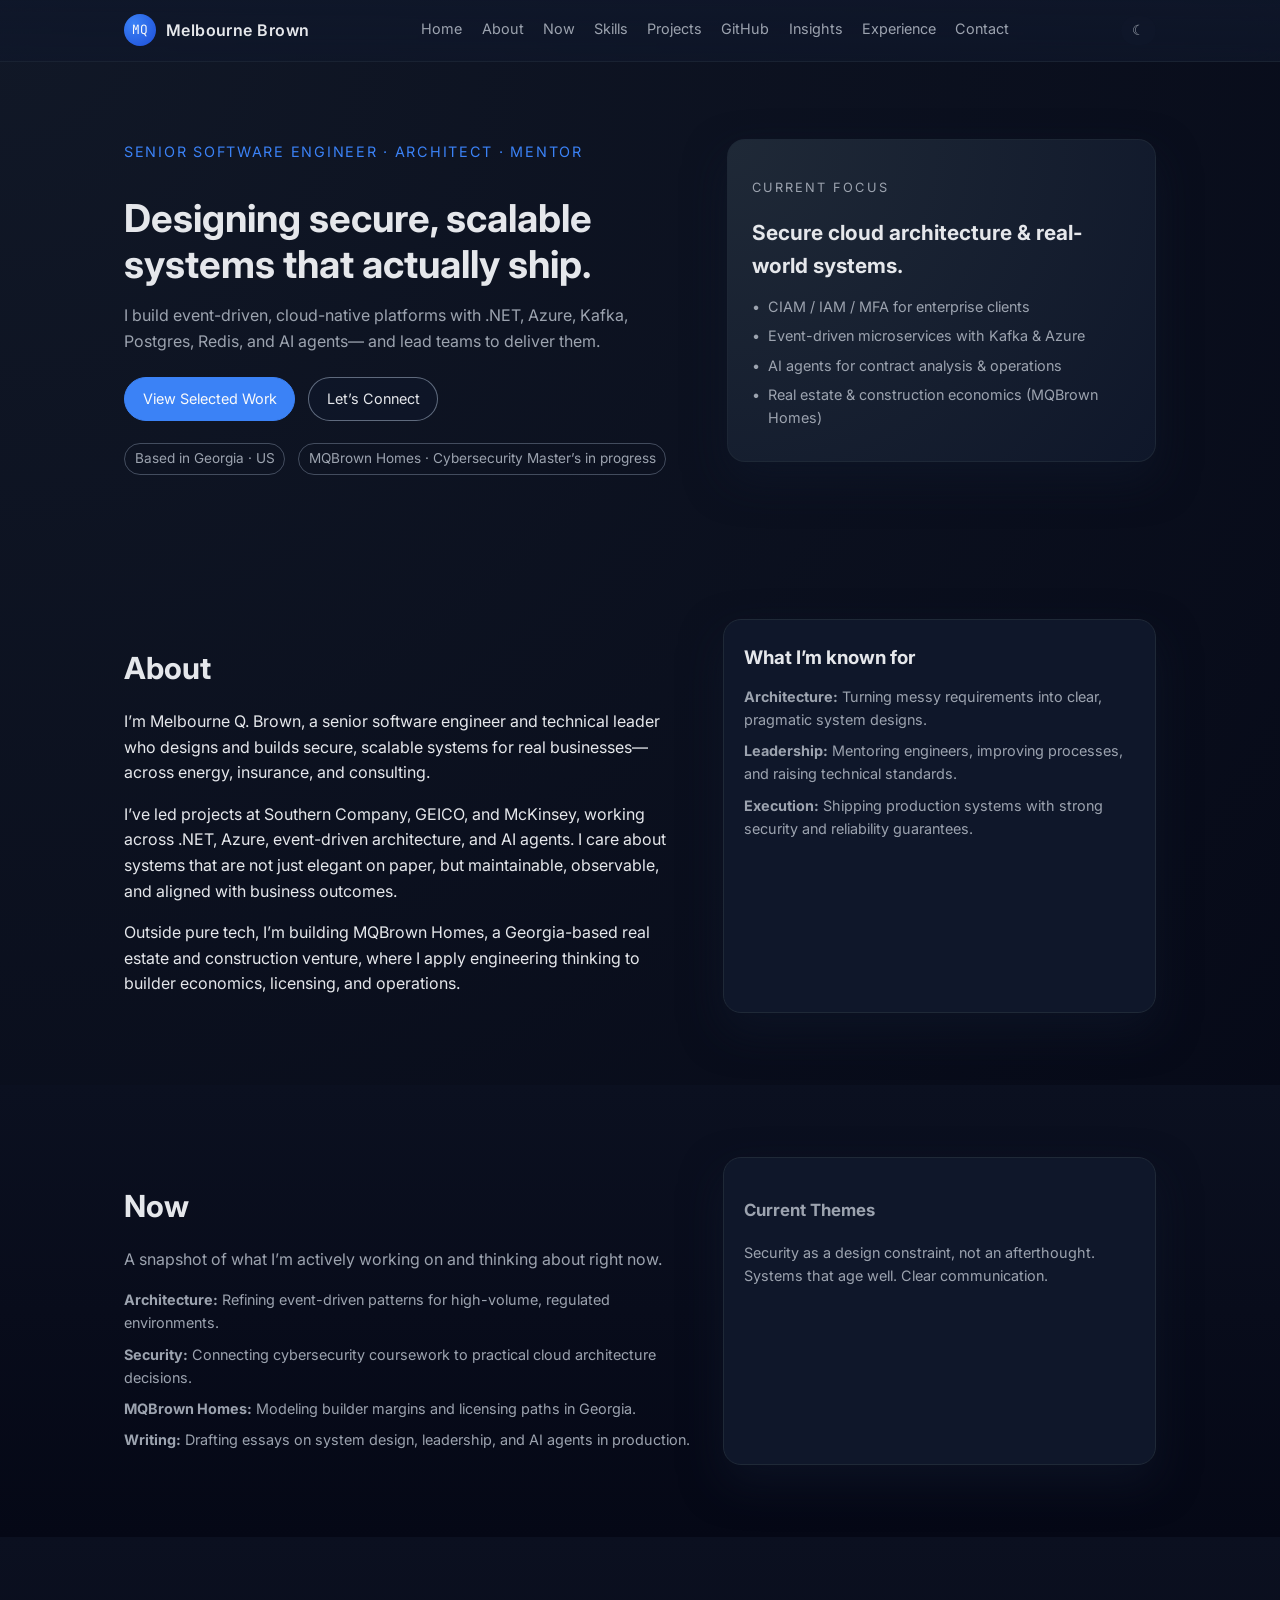
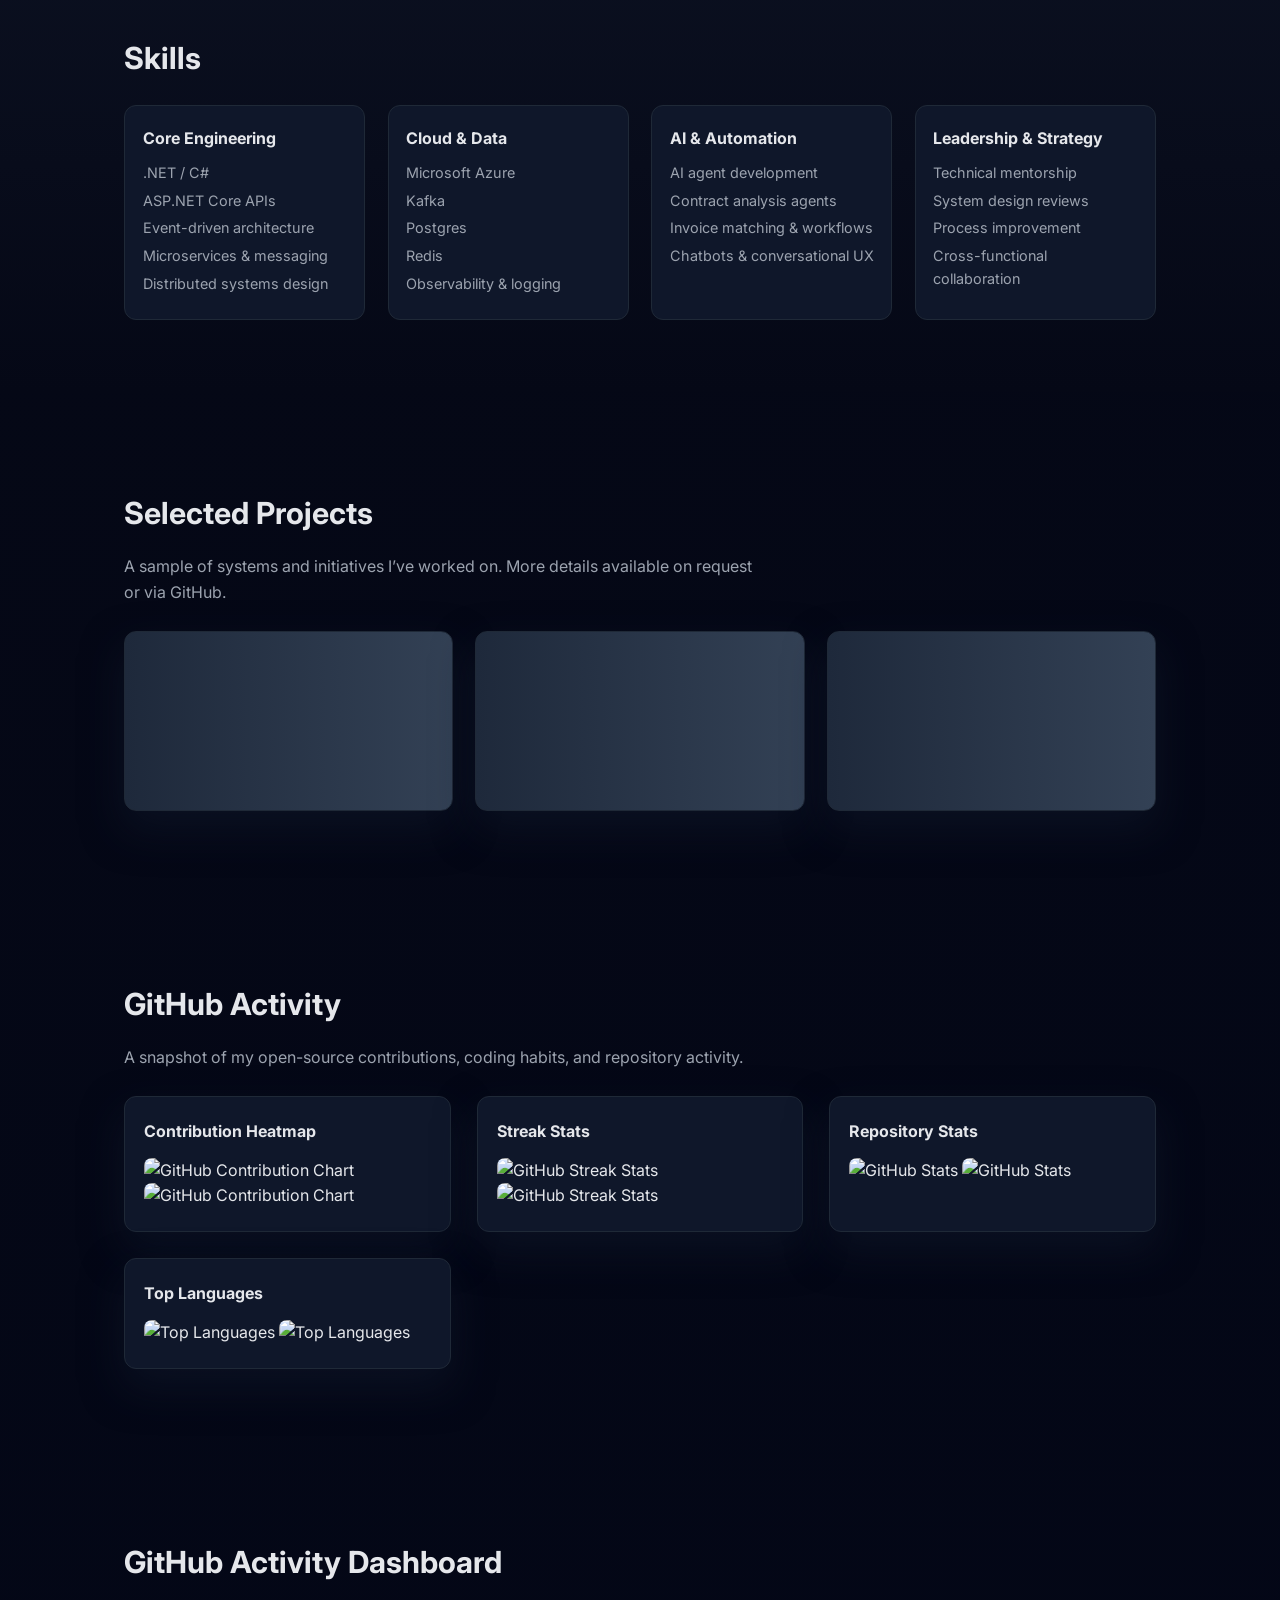
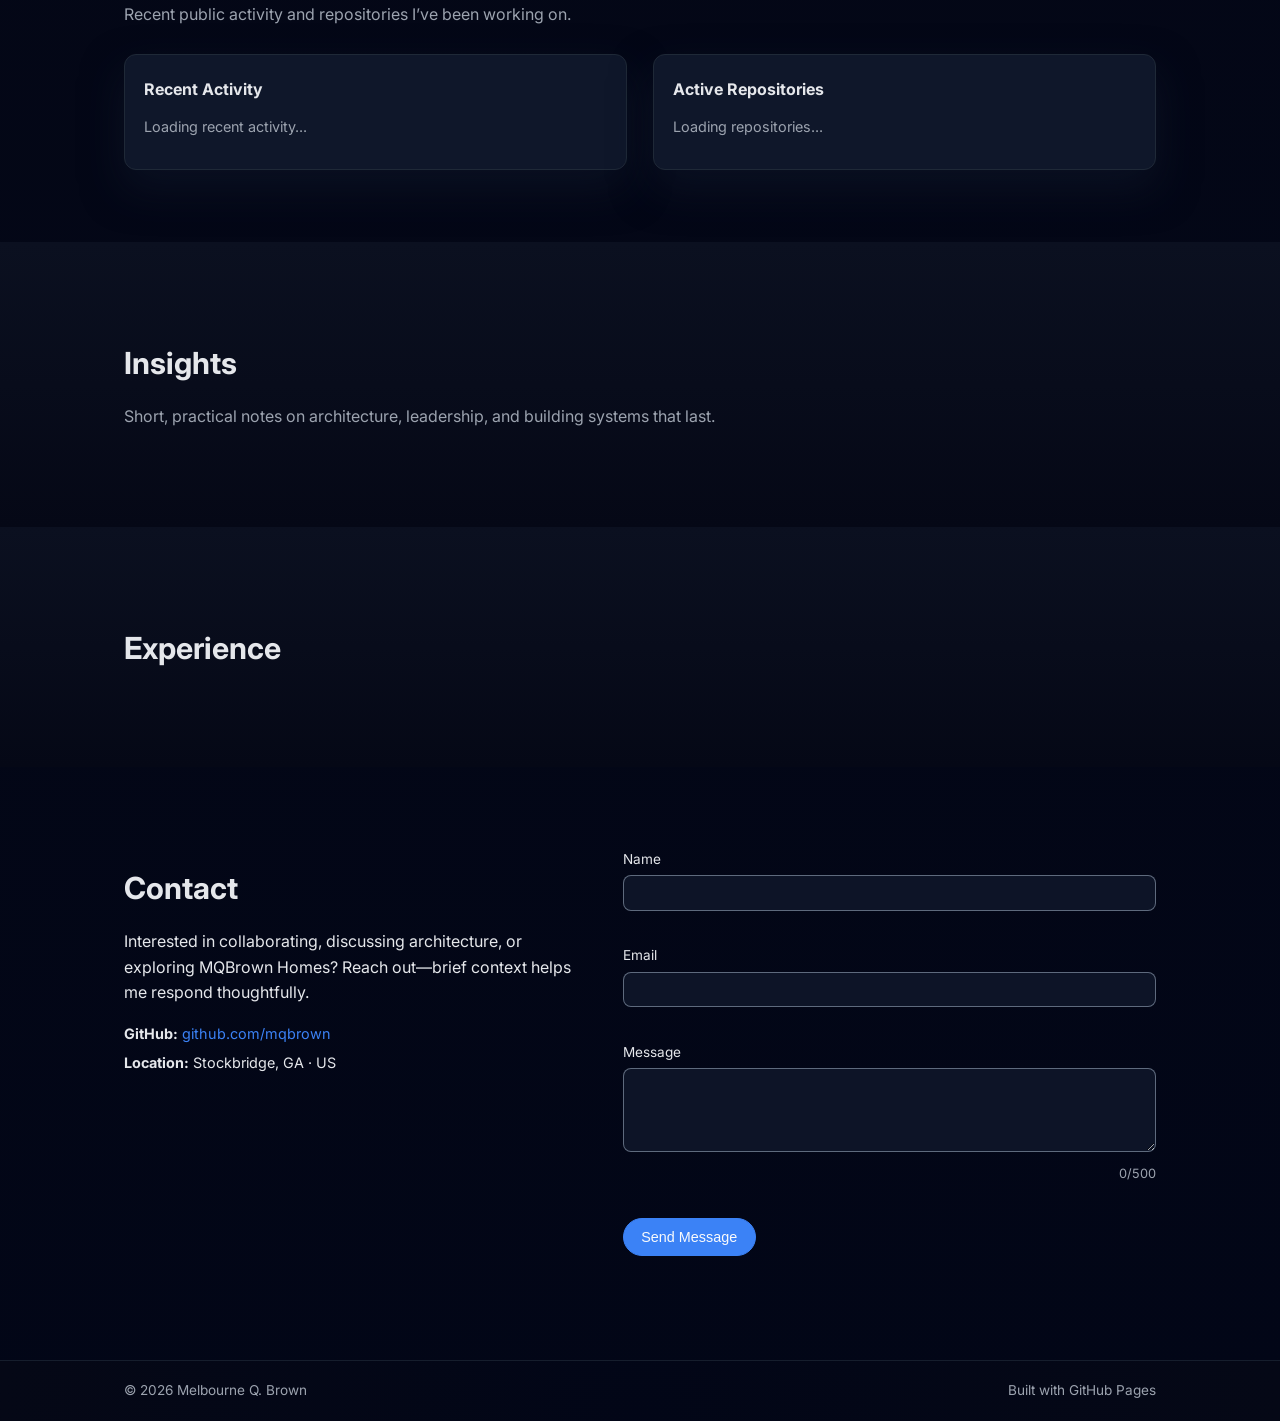
==== commit f49e284f: "Added email configuration" ====
--- a/index.html
+++ b/index.html
@@ -1,470 +1,405 @@
-<!doctype html>
+<!DOCTYPE html>
 <html lang="en">
-  <head>
-    <meta charset="UTF-8" />
-    <title>Melbourne Q. Brown | Engineering Architect</title>
-    <meta name="viewport" content="width=device-width, initial-scale=1" />
-    <meta
-      name="description"
-      content="Senior Software Engineer, Architect, and Mentor specializing in .NET, Azure, event-driven systems, and AI agents."
-    />
-
-    <!-- Google Fonts -->
-    <link rel="preconnect" href="https://fonts.googleapis.com" />
-    <link rel="preconnect" href="https://fonts.gstatic.com" crossorigin />
-    <link
-      href="https://fonts.googleapis.com/css2?family=Inter:wght@300;400;500;600;700&family=JetBrains+Mono:wght@400;600&display=swap"
-      rel="stylesheet"
-    />
-
-    <!-- Styles -->
-    <link rel="stylesheet" href="styles.css" />
-  </head>
-  <body>
-    <header class="site-header">
-      <div class="container header-inner">
-        <div class="logo">
-          <span class="logo-mark">MQ</span>
-          <span class="logo-text">Melbourne Brown</span>
-        </div>
-        <nav class="nav">
-          <a href="#home">Home</a>
-          <a href="#about">About</a>
-          <a href="#now">Now</a>
-          <a href="#skills">Skills</a>
-          <a href="#projects">Projects</a>
-          <a href="#insights">Insights</a>
-          <a href="#experience">Experience</a>
-          <a href="#contact">Contact</a>
-        </nav>
-        <button class="theme-toggle" id="themeToggle" aria-label="Toggle theme">
-          <span>☾</span>
-        </button>
-      </div>
-    </header>
-
-    <main>
-      <!-- Hero -->
-      <section id="home" class="section hero fade-in">
-        <div class="container hero-inner">
-          <div class="hero-text">
-            <p class="hero-kicker">
-              Senior Software Engineer · Architect · Mentor
-            </p>
-            <h1>Designing secure, scalable systems that actually ship.</h1>
-            <p class="hero-subtitle">
-              I build event-driven, cloud-native platforms with .NET, Azure,
-              Kafka, Postgres, Redis, and AI agents— and lead teams to deliver
-              them.
-            </p>
-            <div class="hero-actions">
-              <a href="#projects" class="btn btn-primary">View Selected Work</a>
-              <a href="#contact" class="btn btn-secondary">Let’s Connect</a>
-            </div>
-            <div class="hero-meta">
-              <span>Based in Georgia · US</span>
-              <span>MQBrown Homes · Cybersecurity Master’s in progress</span>
-            </div>
-          </div>
-          <div class="hero-card">
-            <div class="hero-card-inner">
-              <p class="hero-card-label">Current Focus</p>
-              <h2>Secure cloud architecture & real-world systems.</h2>
-              <ul class="hero-card-list">
-                <li><span>•</span> CIAM / IAM / MFA for enterprise clients</li>
-                <li>
-                  <span>•</span> Event-driven microservices with Kafka & Azure
-                </li>
-                <li>
-                  <span>•</span> AI agents for contract analysis & operations
-                </li>
-                <li>
-                  <span>•</span> Real estate & construction economics (MQBrown
-                  Homes)
-                </li>
-              </ul>
-            </div>
-          </div>
-        </div>
-      </section>
-
-      <!-- About -->
-      <section id="about" class="section fade-in">
-        <div class="container two-column">
-          <div>
-            <h2>About</h2>
-            <p>
-              I’m Melbourne Q. Brown, a senior software engineer and technical
-              leader who designs and builds secure, scalable systems for real
-              businesses—across energy, insurance, and consulting.
-            </p>
-            <p>
-              I’ve led projects at Southern Company, GEICO, and McKinsey,
-              working across .NET, Azure, event-driven architecture, and AI
-              agents. I care about systems that are not just elegant on paper,
-              but maintainable, observable, and aligned with business outcomes.
-            </p>
-            <p>
-              Outside pure tech, I’m building MQBrown Homes, a Georgia-based
-              real estate and construction venture, where I apply engineering
-              thinking to builder economics, licensing, and operations.
-            </p>
-          </div>
-          <div class="about-highlight">
-            <h3>What I’m known for</h3>
+<head>
+  <meta charset="UTF-8" />
+  <title>Melbourne Q. Brown | Engineering Architect</title>
+  <meta name="viewport" content="width=device-width, initial-scale=1" />
+  <meta name="description" content="Senior Software Engineer, Architect, and Mentor specializing in .NET, Azure, event-driven systems, and AI agents." />
+
+  <!-- Google Fonts -->
+  <link rel="preconnect" href="https://fonts.googleapis.com">
+  <link rel="preconnect" href="https://fonts.gstatic.com" crossorigin>
+  <link href="https://fonts.googleapis.com/css2?family=Inter:wght@300;400;500;600;700&family=JetBrains+Mono:wght@400;600&display=swap" rel="stylesheet">
+
+  <!-- Styles -->
+  <link rel="stylesheet" href="styles.css" />
+</head>
+<body>
+  <header class="site-header">
+    <div class="container header-inner">
+      <div class="logo">
+        <span class="logo-mark">MQ</span>
+        <span class="logo-text">Melbourne Brown</span>
+      </div>
+      <nav class="nav">
+        <a href="#home">Home</a>
+        <a href="#about">About</a>
+        <a href="#now">Now</a>
+        <a href="#skills">Skills</a>
+        <a href="#projects">Projects</a>
+        <a href="#github-activity">GitHub</a>
+        <a href="#insights">Insights</a>
+        <a href="#experience">Experience</a>
+        <a href="#contact">Contact</a>
+      </nav>
+      <button class="theme-toggle" id="themeToggle" aria-label="Toggle theme">
+        <span>☾</span>
+      </button>
+    </div>
+  </header>
+
+  <main>
+    <!-- Hero -->
+    <section id="home" class="section hero fade-in">
+      <div class="container hero-inner">
+        <div class="hero-text">
+          <p class="hero-kicker">Senior Software Engineer · Architect · Mentor</p>
+          <h1>Designing secure, scalable systems that actually ship.</h1>
+          <p class="hero-subtitle">
+            I build event-driven, cloud-native platforms with .NET, Azure, Kafka, Postgres, Redis, and AI agents—
+            and lead teams to deliver them.
+          </p>
+          <div class="hero-actions">
+            <a href="#projects" class="btn btn-primary">View Selected Work</a>
+            <a href="#contact" class="btn btn-secondary">Let’s Connect</a>
+          </div>
+          <div class="hero-meta">
+            <span>Based in Georgia · US</span>
+            <span>MQBrown Homes · Cybersecurity Master’s in progress</span>
+          </div>
+        </div>
+        <div class="hero-card">
+          <div class="hero-card-inner">
+            <p class="hero-card-label">Current Focus</p>
+            <h2>Secure cloud architecture & real-world systems.</h2>
+            <ul class="hero-card-list">
+              <li><span>•</span> CIAM / IAM / MFA for enterprise clients</li>
+              <li><span>•</span> Event-driven microservices with Kafka & Azure</li>
+              <li><span>•</span> AI agents for contract analysis & operations</li>
+              <li><span>•</span> Real estate & construction economics (MQBrown Homes)</li>
+            </ul>
+          </div>
+        </div>
+      </div>
+    </section>
+
+    <!-- About -->
+    <section id="about" class="section fade-in">
+      <div class="container two-column">
+        <div>
+          <h2>About</h2>
+          <p>
+            I’m Melbourne Q. Brown, a senior software engineer and technical leader who designs and builds
+            secure, scalable systems for real businesses—across energy, insurance, and consulting.
+          </p>
+          <p>
+            I’ve led projects at Southern Company, GEICO, and McKinsey, working across .NET, Azure, event-driven
+            architecture, and AI agents. I care about systems that are not just elegant on paper, but maintainable,
+            observable, and aligned with business outcomes.
+          </p>
+          <p>
+            Outside pure tech, I’m building MQBrown Homes, a Georgia-based real estate and construction venture,
+            where I apply engineering thinking to builder economics, licensing, and operations.
+          </p>
+        </div>
+        <div class="about-highlight">
+          <h3>What I’m known for</h3>
+          <ul>
+            <li><strong>Architecture:</strong> Turning messy requirements into clear, pragmatic system designs.</li>
+            <li><strong>Leadership:</strong> Mentoring engineers, improving processes, and raising technical standards.</li>
+            <li><strong>Execution:</strong> Shipping production systems with strong security and reliability guarantees.</li>
+          </ul>
+        </div>
+      </div>
+    </section>
+
+    <!-- Now -->
+    <section id="now" class="section section-alt fade-in">
+      <div class="container two-column">
+        <div>
+          <h2>Now</h2>
+          <p class="section-intro">
+            A snapshot of what I’m actively working on and thinking about right now.
+          </p>
+          <ul class="now-list">
+            <li><strong>Architecture:</strong> Refining event-driven patterns for high-volume, regulated environments.</li>
+            <li><strong>Security:</strong> Connecting cybersecurity coursework to practical cloud architecture decisions.</li>
+            <li><strong>MQBrown Homes:</strong> Modeling builder margins and licensing paths in Georgia.</li>
+            <li><strong>Writing:</strong> Drafting essays on system design, leadership, and AI agents in production.</li>
+          </ul>
+        </div>
+        <div class="now-card">
+          <h3>Current Themes</h3>
+          <p>Security as a design constraint, not an afterthought. Systems that age well. Clear communication.</p>
+        </div>
+      </div>
+    </section>
+
+    <!-- Skills -->
+    <section id="skills" class="section section-alt fade-in">
+      <div class="container">
+        <h2>Skills</h2>
+        <div class="skills-grid">
+          <div class="skills-card">
+            <h3>Core Engineering</h3>
             <ul>
-              <li>
-                <strong>Architecture:</strong> Turning messy requirements into
-                clear, pragmatic system designs.
-              </li>
-              <li>
-                <strong>Leadership:</strong> Mentoring engineers, improving
-                processes, and raising technical standards.
-              </li>
-              <li>
-                <strong>Execution:</strong> Shipping production systems with
-                strong security and reliability guarantees.
-              </li>
-            </ul>
-          </div>
-        </div>
-      </section>
-
-      <!-- Now -->
-      <section id="now" class="section section-alt fade-in">
-        <div class="container two-column">
-          <div>
-            <h2>Now</h2>
-            <p class="section-intro">
-              A snapshot of what I’m actively working on and thinking about
-              right now.
-            </p>
-            <ul class="now-list">
-              <li>
-                <strong>Architecture:</strong> Refining event-driven patterns
-                for high-volume, regulated environments.
-              </li>
-              <li>
-                <strong>Security:</strong> Connecting cybersecurity coursework
-                to practical cloud architecture decisions.
-              </li>
-              <li>
-                <strong>MQBrown Homes:</strong> Modeling builder margins and
-                licensing paths in Georgia.
-              </li>
-              <li>
-                <strong>Writing:</strong> Drafting essays on system design,
-                leadership, and AI agents in production.
-              </li>
-            </ul>
-          </div>
-          <div class="now-card">
-            <h3>Current Themes</h3>
-            <p>
-              Security as a design constraint, not an afterthought. Systems that
-              age well. Clear communication.
-            </p>
-          </div>
-        </div>
-      </section>
-
-      <!-- Skills -->
-      <section id="skills" class="section section-alt fade-in">
-        <div class="container">
-          <h2>Skills</h2>
-          <div class="skills-grid">
-            <div class="skills-card">
-              <h3>Core Engineering</h3>
-              <ul>
-                <li>.NET / C#</li>
-                <li>ASP.NET Core APIs</li>
-                <li>Event-driven architecture</li>
-                <li>Microservices & messaging</li>
-                <li>Distributed systems design</li>
-              </ul>
-            </div>
-            <div class="skills-card">
-              <h3>Cloud & Data</h3>
-              <ul>
-                <li>Microsoft Azure</li>
-                <li>Kafka</li>
-                <li>Postgres</li>
-                <li>Redis</li>
-                <li>Observability & logging</li>
-              </ul>
-            </div>
-            <div class="skills-card">
-              <h3>AI & Automation</h3>
-              <ul>
-                <li>AI agent development</li>
-                <li>Contract analysis agents</li>
-                <li>Invoice matching & workflows</li>
-                <li>Chatbots & conversational UX</li>
-              </ul>
-            </div>
-            <div class="skills-card">
-              <h3>Leadership & Strategy</h3>
-              <ul>
-                <li>Technical mentorship</li>
-                <li>System design reviews</li>
-                <li>Process improvement</li>
-                <li>Cross-functional collaboration</li>
-              </ul>
-            </div>
-          </div>
-        </div>
-      </section>
-
-      <!-- Projects -->
-      <section id="projects" class="section fade-in">
-        <div class="container">
-          <h2>Selected Projects</h2>
-          <p class="section-intro">
-            A sample of systems and initiatives I’ve worked on. More details
-            available on request or via GitHub.
-          </p>
-
-          <div id="github-projects" class="projects-grid">
-            <!-- optional skeletons -->
-            <div class="project-card skeleton"></div>
-            <div class="project-card skeleton"></div>
-            <div class="project-card skeleton"></div>
-          </div>
-        </div>
-      </section>
-      <section id="github-activity" class="section fade-in">
-        <div class="container">
-          <h2>GitHub Activity</h2>
-          <p class="section-intro">
-            A snapshot of my open-source contributions, coding habits, and
-            repository activity.
-          </p>
-
-          <div class="github-activity-grid">
-            <!-- Contribution Heatmap -->
-            <div class="github-card">
-              <h3>Contribution Heatmap</h3>
-
-              <!-- Dark mode -->
-              <img
-                src="https://ghchart.rshah.org/3b82f6/mqbrown#gh-dark-mode-only"
-                alt="GitHub Contribution Chart"
-                class="github-img"
-              />
-
-              <!-- Light mode -->
-              <img
-                src="https://ghchart.rshah.org/000000/mqbrown#gh-light-mode-only"
-                alt="GitHub Contribution Chart"
-                class="github-img"
-              />
-            </div>
-
-            <!-- Streak Stats -->
-            <div class="github-card">
-              <h3>Streak Stats</h3>
-
-              <!-- Dark mode -->
-              <img
-                src="https://streak-stats.demolab.com?user=mqbrown&theme=dark&hide_border=true#gh-dark-mode-only"
-                alt="GitHub Streak Stats"
-                class="github-img"
-              />
-
-              <!-- Light mode -->
-              <img
-                src="https://streak-stats.demolab.com?user=mqbrown&theme=default&hide_border=true#gh-light-mode-only"
-                alt="GitHub Streak Stats"
-                class="github-img"
-              />
-            </div>
-
-            <!-- Repo Stats -->
-            <div class="github-card">
-              <h3>Repository Stats</h3>
-
-              <!-- Dark mode -->
-              <img
-                src="https://github-readme-stats.vercel.app/api?username=mqbrown&show_icons=true&theme=dark&hide_border=true#gh-dark-mode-only"
-                alt="GitHub Stats"
-                class="github-img"
-              />
-
-              <!-- Light mode -->
-              <img
-                src="https://github-readme-stats.vercel.app/api?username=mqbrown&show_icons=true&theme=default&hide_border=true#gh-light-mode-only"
-                alt="GitHub Stats"
-                class="github-img"
-              />
-            </div>
-
-            <!-- Top Languages -->
-            <div class="github-card">
-              <h3>Top Languages</h3>
-
-              <!-- Dark mode -->
-              <img
-                src="https://github-readme-stats.vercel.app/api/top-langs/?username=mqbrown&layout=compact&theme=dark&hide_border=true#gh-dark-mode-only"
-                alt="Top Languages"
-                class="github-img"
-              />
-
-              <!-- Light mode -->
-              <img
-                src="https://github-readme-stats.vercel.app/api/top-langs/?username=mqbrown&layout=compact&theme=default&hide_border=true#gh-light-mode-only"
-                alt="Top Languages"
-                class="github-img"
-              />
-            </div>
-          </div>
-        </div>
-      </section>
-
-      <section id="github-dashboard" class="section fade-in">
-        <div class="container">
-          <h2>GitHub Activity Dashboard</h2>
-          <p class="section-intro">
-            Recent public activity and repositories I’ve been working on.
-          </p>
-
-          <div class="github-dashboard-grid">
-            <div class="github-card">
-              <h3>Recent Activity</h3>
-              <ul id="github-recent-activity" class="github-list">
-                <li>Loading recent activity...</li>
-              </ul>
-            </div>
-
-            <div class="github-card">
-              <h3>Active Repositories</h3>
-              <ul id="github-active-repos" class="github-list">
-                <li>Loading repositories...</li>
-              </ul>
-            </div>
-          </div>
-        </div>
-      </section>
-
-      <!-- Insights / Blog -->
-      <section id="insights" class="section section-alt fade-in">
-        <div class="container">
-          <h2>Insights</h2>
-          <p class="section-intro">
-            Short, practical notes on architecture, leadership, and building
-            systems that last.
-          </p>
-          <div id="insights-list" class="insights-grid"></div>
-        </div>
-      </section>
-
-      <!-- Experience (JSON-driven timeline) -->
-      <section id="experience" class="section section-alt fade-in">
-        <div class="container">
-          <h2>Experience</h2>
-          <div id="timeline" class="timeline"></div>
-        </div>
-      </section>
-
-      <!-- Contact -->
-      <section id="contact" class="section fade-in">
-        <div class="container contact-inner">
-          <div>
-            <h2>Contact</h2>
-            <p>
-              Interested in collaborating, discussing architecture, or exploring
-              MQBrown Homes? Reach out—brief context helps me respond
-              thoughtfully.
-            </p>
-            <ul class="contact-list">
-              <li>
-                <strong>GitHub:</strong>
-                <a
-                  href="https://github.com/mqbrown"
-                  target="_blank"
-                  rel="noopener"
-                  >github.com/mqbrown</a
-                >
-              </li>
-              <li><strong>Location:</strong> Stockbridge, GA · US</li>
-            </ul>
-          </div>
-          <form
-            class="contact-form"
-            action="https://formspree.io/f/your-form-id"
-            method="POST"
-          >
+              <li>.NET / C#</li>
+              <li>ASP.NET Core APIs</li>
+              <li>Event-driven architecture</li>
+              <li>Microservices & messaging</li>
+              <li>Distributed systems design</li>
+            </ul>
+          </div>
+          <div class="skills-card">
+            <h3>Cloud & Data</h3>
+            <ul>
+              <li>Microsoft Azure</li>
+              <li>Kafka</li>
+              <li>Postgres</li>
+              <li>Redis</li>
+              <li>Observability & logging</li>
+            </ul>
+          </div>
+          <div class="skills-card">
+            <h3>AI & Automation</h3>
+            <ul>
+              <li>AI agent development</li>
+              <li>Contract analysis agents</li>
+              <li>Invoice matching & workflows</li>
+              <li>Chatbots & conversational UX</li>
+            </ul>
+          </div>
+          <div class="skills-card">
+            <h3>Leadership & Strategy</h3>
+            <ul>
+              <li>Technical mentorship</li>
+              <li>System design reviews</li>
+              <li>Process improvement</li>
+              <li>Cross-functional collaboration</li>
+            </ul>
+          </div>
+        </div>
+      </div>
+    </section>
+
+    <!-- Projects -->
+    <section id="projects" class="section fade-in">
+      <div class="container">
+        <h2>Selected Projects</h2>
+        <p class="section-intro">
+          A sample of systems and initiatives I’ve worked on. More details available on request or via GitHub.
+        </p>
+
+        <div id="github-projects" class="projects-grid">
+          <div class="project-card skeleton"></div>
+          <div class="project-card skeleton"></div>
+          <div class="project-card skeleton"></div>
+        </div>
+      </div>
+    </section>
+
+    <!-- GitHub Activity -->
+    <section id="github-activity" class="section fade-in">
+      <div class="container">
+        <h2>GitHub Activity</h2>
+        <p class="section-intro">
+          A snapshot of my open-source contributions, coding habits, and repository activity.
+        </p>
+
+        <div class="github-activity-grid">
+
+          <div class="github-card">
+            <h3>Contribution Heatmap</h3>
+            <img 
+              src="https://ghchart.rshah.org/3b82f6/mqbrown#gh-dark-mode-only"
+              alt="GitHub Contribution Chart"
+              class="github-img"
+            />
+            <img 
+              src="https://ghchart.rshah.org/000000/mqbrown#gh-light-mode-only"
+              alt="GitHub Contribution Chart"
+              class="github-img"
+            />
+          </div>
+
+          <div class="github-card">
+            <h3>Streak Stats</h3>
+            <img 
+              src="https://streak-stats.demolab.com?user=mqbrown&theme=dark&hide_border=true#gh-dark-mode-only"
+              alt="GitHub Streak Stats"
+              class="github-img"
+            />
+            <img 
+              src="https://streak-stats.demolab.com?user=mqbrown&theme=default&hide_border=true#gh-light-mode-only"
+              alt="GitHub Streak Stats"
+              class="github-img"
+            />
+          </div>
+
+          <div class="github-card">
+            <h3>Repository Stats</h3>
+            <img 
+              src="https://github-readme-stats.vercel.app/api?username=mqbrown&show_icons=true&theme=dark&hide_border=true#gh-dark-mode-only"
+              alt="GitHub Stats"
+              class="github-img"
+            />
+            <img 
+              src="https://github-readme-stats.vercel.app/api?username=mqbrown&show_icons=true&theme=default&hide_border=true#gh-light-mode-only"
+              alt="GitHub Stats"
+              class="github-img"
+            />
+          </div>
+
+          <div class="github-card">
+            <h3>Top Languages</h3>
+            <img 
+              src="https://github-readme-stats.vercel.app/api/top-langs/?username=mqbrown&layout=compact&theme=dark&hide_border=true#gh-dark-mode-only"
+              alt="Top Languages"
+              class="github-img"
+            />
+            <img 
+              src="https://github-readme-stats.vercel.app/api/top-langs/?username=mqbrown&layout=compact&theme=default&hide_border=true#gh-light-mode-only"
+              alt="Top Languages"
+              class="github-img"
+            />
+          </div>
+
+        </div>
+      </div>
+    </section>
+
+    <!-- GitHub Dashboard -->
+    <section id="github-dashboard" class="section fade-in">
+      <div class="container">
+        <h2>GitHub Activity Dashboard</h2>
+        <p class="section-intro">
+          Recent public activity and repositories I’ve been working on.
+        </p>
+
+        <div class="github-dashboard-grid">
+          <div class="github-card">
+            <h3>Recent Activity</h3>
+            <ul id="github-recent-activity" class="github-list">
+              <li>Loading recent activity...</li>
+            </ul>
+          </div>
+
+          <div class="github-card">
+            <h3>Active Repositories</h3>
+            <ul id="github-active-repos" class="github-list">
+              <li>Loading repositories...</li>
+            </ul>
+          </div>
+        </div>
+      </div>
+    </section>
+
+    <!-- Insights -->
+    <section id="insights" class="section section-alt fade-in">
+      <div class="container">
+        <h2>Insights</h2>
+        <p class="section-intro">
+          Short, practical notes on architecture, leadership, and building systems that last.
+        </p>
+        <div id="insights-list" class="insights-grid"></div>
+      </div>
+    </section>
+
+    <!-- Experience -->
+    <section id="experience" class="section section-alt fade-in">
+      <div class="container">
+        <h2>Experience</h2>
+        <div id="timeline" class="timeline"></div>
+      </div>
+    </section>
+
+    <!-- Contact -->
+    <section id="contact" class="section fade-in">
+      <div class="container contact-inner">
+        <div>
+          <h2>Contact</h2>
+          <p>
+            Interested in collaborating, discussing architecture, or exploring MQBrown Homes? Reach out—brief context
+            helps me respond thoughtfully.
+          </p>
+          <ul class="contact-list">
+            <li><strong>GitHub:</strong> <a href="https://github.com/mqbrown" target="_blank" rel="noopener">github.com/mqbrown</a></li>
+            <li><strong>Location:</strong> Stockbridge, GA · US</li>
+          </ul>
+        </div>
+
+        <div>
+          <form id="contact-form" novalidate>
             <div class="form-row">
               <label for="name">Name</label>
-              <input id="name" name="name" type="text" required />
+              <input id="name" name="from_name" type="text" required minlength="2" />
+              <small class="error-msg"></small>
             </div>
+
             <div class="form-row">
               <label for="email">Email</label>
-              <input id="email" name="email" type="email" required />
+              <input id="email" name="reply_to" type="email" required />
+              <small class="error-msg"></small>
             </div>
+
             <div class="form-row">
               <label for="message">Message</label>
-              <textarea
-                id="message"
-                name="message"
-                rows="4"
-                required
-              ></textarea>
+              <textarea id="message" name="message" rows="4" required maxlength="500"></textarea>
+              <div class="char-count"><span id="char-count">0</span>/500</div>
+              <small class="error-msg"></small>
             </div>
-            <button class="btn btn-primary" type="submit">Send Message</button>
-            <p class="form-note">
-              This form uses Formspree—replace the <code>action</code> URL with
-              your own endpoint.
-            </p>
+
+            <input type="text" name="website" id="website" style="display:none;" />
+
+            <button id="contact-submit" class="btn btn-primary" type="submit">
+              <span id="submit-text">Send Message</span>
+              <span id="submit-spinner" class="spinner" style="display:none;"></span>
+            </button>
           </form>
-        </div>
-      </section>
-    </main>
-
-    <footer class="site-footer">
-      <div class="container footer-inner">
-        <span>© <span id="year"></span> Melbourne Q. Brown</span>
-        <span>Built with GitHub Pages</span>
-      </div>
-    </footer>
-
-    <!-- Core JS -->
-    <script>
-      // Year
-      document.getElementById("year").textContent = new Date().getFullYear();
-
-      // Theme toggle with smooth transition
-      const toggle = document.getElementById("themeToggle");
-      const root = document.documentElement;
-
-      root.setAttribute("data-theme", "dark");
-
-      toggle.addEventListener("click", () => {
-        const current = root.getAttribute("data-theme") || "dark";
-        const next = current === "dark" ? "light" : "dark";
-        root.setAttribute("data-theme", next);
-      });
-
-      // Fade-in on scroll
-      const observer = new IntersectionObserver(
-        (entries) => {
-          entries.forEach((entry) => {
-            if (entry.isIntersecting) {
-              entry.target.classList.add("visible");
-            }
-          });
-        },
-        { threshold: 0.15 },
-      );
-
-      document
-        .querySelectorAll(".fade-in")
-        .forEach((el) => observer.observe(el));
-    </script>
-
-    <!-- GitHub Pinned Repo Loader -->
-    <script>
-      async function loadPinnedRepos() {
-        const query = `
+
+          <div id="toast" class="toast"></div>
+
+          <div id="success-modal" class="modal">
+            <div class="modal-content">
+              <h3>Message Sent!</h3>
+              <p>Thanks for reaching out — I’ll get back to you soon.</p>
+              <button id="modal-close" class="btn btn-primary">Close</button>
+            </div>
+          </div>
+        </div>
+      </div>
+    </section>
+  </main>
+
+  <footer class="site-footer">
+    <div class="container footer-inner">
+      <span>© <span id="year"></span> Melbourne Q. Brown</span>
+      <span>Built with GitHub Pages</span>
+    </div>
+  </footer>
+
+  <!-- Core JS -->
+  <script>
+    document.getElementById('year').textContent = new Date().getFullYear();
+
+    const toggle = document.getElementById('themeToggle');
+    const root = document.documentElement;
+    root.setAttribute('data-theme', 'dark');
+
+    toggle.addEventListener('click', () => {
+      const current = root.getAttribute('data-theme') || 'dark';
+      const next = current === 'dark' ? 'light' : 'dark';
+      root.setAttribute('data-theme', next);
+    });
+
+    const observer = new IntersectionObserver(
+      entries => {
+        entries.forEach(entry => {
+          if (entry.isIntersecting) {
+            entry.target.classList.add('visible');
+          }
+        });
+      },
+      { threshold: 0.15 }
+    );
+
+    document.querySelectorAll('.fade-in').forEach(el => observer.observe(el));
+  </script>
+
+  <!-- GitHub Pinned Repo Loader -->
+  <script>
+    async function loadPinnedRepos() {
+      const query = `
         {
           user(login: "mqbrown") {
             pinnedItems(first: 6, types: REPOSITORY) {
@@ -485,208 +420,31 @@
         }
       `;
 
-        try {
-          const response = await fetch("https://api.github.com/graphql", {
-            method: "POST",
-            headers: {
-              "Content-Type": "application/json",
-              Authorization: "Bearer YOUR_GITHUB_TOKEN",
-            },
-            body: JSON.stringify({ query }),
-          });
-
-          if (!response.ok) throw new Error("GitHub API error");
-
-          const json = await response.json();
-          const repos = json.data.user.pinnedItems.nodes;
-
-          const container = document.getElementById("github-projects");
-          container.innerHTML = "";
-
-          repos.forEach((repo) => {
-            const card = document.createElement("article");
-            card.className = "project-card";
-
-            card.innerHTML = `
+      try {
+        const response = await fetch("https://api.github.com/graphql", {
+          method: "POST",
+          headers: {
+            "Content-Type": "application/json",
+            "Authorization": "Bearer YOUR_GITHUB_TOKEN"
+          },
+          body: JSON.stringify({ query })
+        });
+
+        if (!response.ok) throw new Error("GitHub API error");
+
+        const json = await response.json();
+        const repos = json.data.user.pinnedItems.nodes;
+
+        const container = document.getElementById("github-projects");
+        container.innerHTML = "";
+
+        repos.forEach(repo => {
+          const card = document.createElement("article");
+          card.className = "project-card";
+
+          card.innerHTML = `
             <div class="project-header">
               <h3>${repo.name}</h3>
               <span class="project-tag">${repo.primaryLanguage?.name || "Code"}</span>
             </div>
-            <p>${repo.description || "No description provided."}</p>
-            <div class="project-tech">
-              <span style="background:${repo.primaryLanguage?.color || "#3b82f6"}20; color:${repo.primaryLanguage?.color || "#3b82f6"}">
-                ${repo.primaryLanguage?.name || "Language"}
-              </span>
-              <span>⭐ ${repo.stargazerCount}</span>
-            </div>
-            <a class="project-link" href="${repo.url}" target="_blank">View on GitHub</a>
-          `;
-
-            container.appendChild(card);
-          });
-        } catch (err) {
-          const container = document.getElementById("github-projects");
-          container.innerHTML = `
-          <div class="project-card">
-            <p>Couldn’t load GitHub projects right now. Check your token or try again later.</p>
-          </div>
-        `;
-        }
-      }
-
-      loadPinnedRepos();
-    </script>
-
-    <!-- JSON-driven timeline + insights -->
-    <script>
-      const timelineData = [
-        {
-          role: "Senior Software Engineer / Architect",
-          time: "Recent · Georgia, US",
-          description:
-            "Leading design and implementation of secure, cloud-native systems, mentoring engineers, and driving architectural decisions across teams.",
-        },
-        {
-          role: "Enterprise Engineering (Southern Company, GEICO, McKinsey)",
-          time: "Past roles",
-          description:
-            "Built and maintained production systems in energy, insurance, and consulting—focusing on reliability, performance, and clear communication with stakeholders.",
-        },
-        {
-          role: "MQBrown Homes · Founder",
-          time: "Current",
-          description:
-            "Applying engineering discipline to residential construction, licensing, and builder economics in Georgia.",
-        },
-        {
-          role: "Cybersecurity Master’s (in progress)",
-          time: "Academic",
-          description:
-            "Deepening expertise in security to align architecture decisions with modern threat models and compliance.",
-        },
-      ];
-
-      const insightsData = [
-        {
-          title: "Architecture as a Conversation",
-          tag: "System Design",
-          summary:
-            "Why good architecture starts with language—clarity between business, engineering, and operations.",
-          link: "#",
-        },
-        {
-          title: "Event-Driven Systems in Regulated Domains",
-          tag: "Event-Driven",
-          summary:
-            "Patterns that work when compliance, auditability, and resilience all matter at once.",
-          link: "#",
-        },
-        {
-          title: "AI Agents Beyond Demos",
-          tag: "AI Agents",
-          summary:
-            "What changes when agents are wired into real workflows with real consequences.",
-          link: "#",
-        },
-      ];
-
-      function renderTimeline() {
-        const container = document.getElementById("timeline");
-        container.innerHTML = "";
-        timelineData.forEach((item) => {
-          const el = document.createElement("div");
-          el.className = "timeline-item";
-          el.innerHTML = `
-          <div class="timeline-meta">
-            <span class="timeline-role">${item.role}</span>
-            <span class="timeline-time">${item.time}</span>
-          </div>
-          <p>${item.description}</p>
-        `;
-          container.appendChild(el);
-        });
-      }
-
-      function renderInsights() {
-        const container = document.getElementById("insights-list");
-        container.innerHTML = "";
-        insightsData.forEach((post) => {
-          const el = document.createElement("article");
-          el.className = "insight-card";
-          el.innerHTML = `
-          <div class="insight-header">
-            <h3>${post.title}</h3>
-            <span class="insight-tag">${post.tag}</span>
-          </div>
-          <p>${post.summary}</p>
-          <a href="${post.link}" class="insight-link">Draft / Coming soon</a>
-        `;
-          container.appendChild(el);
-        });
-      }
-
-      renderTimeline();
-      renderInsights();
-    </script>
-    <script>
-      const GH_USERNAME = "mqbrown";
-      const GH_TOKEN = "YOUR_GITHUB_TOKEN";
-
-      async function fetchGitHub(url) {
-        const res = await fetch(url, {
-          headers: {
-            Accept: "application/vnd.github+json",
-            Authorization: `Bearer ${GH_TOKEN}`,
-          },
-        });
-        if (!res.ok) throw new Error("GitHub API error");
-        return res.json();
-      }
-
-      async function loadGitHubDashboard() {
-        const activityEl = document.getElementById("github-recent-activity");
-        const reposEl = document.getElementById("github-active-repos");
-
-        try {
-          // Recent public events
-          const events = await fetchGitHub(
-            `https://api.github.com/users/${GH_USERNAME}/events/public`,
-          );
-          activityEl.innerHTML = "";
-
-          events.slice(0, 8).forEach((ev) => {
-            const repoName = ev.repo?.name || "Unknown repo";
-            const type = ev.type.replace("Event", "");
-            const time = new Date(ev.created_at).toLocaleString();
-
-            const li = document.createElement("li");
-            li.innerHTML = `<strong>${type}</strong> on <a href="https://github.com/${repoName}" target="_blank">${repoName}</a> · <span>${time}</span>`;
-            activityEl.appendChild(li);
-          });
-
-          // Active repos (recently pushed)
-          const repos = await fetchGitHub(
-            `https://api.github.com/users/${GH_USERNAME}/repos?sort=updated&per_page=8`,
-          );
-          reposEl.innerHTML = "";
-
-          repos.forEach((repo) => {
-            const li = document.createElement("li");
-            li.innerHTML = `
-            <a href="${repo.html_url}" target="_blank">${repo.name}</a>
-            <span> · ${repo.language || "Unknown language"} · Updated ${new Date(repo.updated_at).toLocaleDateString()}</span>
-            `;
-            reposEl.appendChild(li);
-          });
-        } catch (err) {
-          activityEl.innerHTML =
-            "<li>Couldn’t load activity. Check your GitHub token.</li>";
-          reposEl.innerHTML =
-            "<li>Couldn’t load repositories. Check your GitHub token.</li>";
-        }
-      }
-
-      loadGitHubDashboard();
-    </script>
-  </body>
-</html>
+            <p>${repo.description ||
--- a/styles.css
+++ b/styles.css
@@ -60,8 +60,6 @@
     color var(--transition-slow);
 }
 
-/* Layout */
-
 .container {
   width: 100%;
   max-width: 1080px;
@@ -510,6 +508,72 @@
   }
 }
 
+/* GitHub Activity */
+
+.github-activity-grid {
+  display: grid;
+  grid-template-columns: repeat(auto-fit, minmax(320px, 1fr));
+  gap: 1.6rem;
+  margin-top: 1.6rem;
+}
+
+.github-card {
+  background: var(--card-bg);
+  border-radius: var(--radius-md);
+  padding: 1.4rem 1.2rem;
+  border: 1px solid var(--border);
+  box-shadow: var(--shadow-soft);
+  transition:
+    transform var(--transition-fast),
+    box-shadow var(--transition-fast);
+}
+
+.github-card:hover {
+  transform: translateY(-2px);
+  box-shadow: 0 22px 50px rgba(15, 23, 42, 0.8);
+}
+
+.github-card h3 {
+  margin-top: 0;
+  margin-bottom: 0.8rem;
+  font-size: 1rem;
+}
+
+.github-img {
+  width: 100%;
+  border-radius: var(--radius-sm);
+}
+
+/* GitHub Dashboard */
+
+.github-dashboard-grid {
+  display: grid;
+  grid-template-columns: repeat(auto-fit, minmax(320px, 1fr));
+  gap: 1.6rem;
+  margin-top: 1.6rem;
+}
+
+.github-list {
+  list-style: none;
+  padding: 0;
+  margin: 0.6rem 0 0;
+  font-size: 0.9rem;
+  color: var(--text-muted);
+}
+
+.github-list li {
+  margin-bottom: 0.5rem;
+}
+
+.github-list a {
+  color: var(--accent);
+  text-decoration: none;
+}
+
+.github-list a:hover {
+  text-decoration: underline;
+}
+
 /* Insights */
 
 .insights-grid {
@@ -628,46 +692,155 @@
   text-decoration: underline;
 }
 
-.contact-form {
-  background: var(--card-bg);
-  border-radius: var(--radius-lg);
-  padding: 1.5rem 1.4rem;
-  border: 1px solid var(--border);
-  box-shadow: var(--shadow-soft);
+/* Form */
+
+form {
+  margin-top: 0.6rem;
 }
 
 .form-row {
-  display: flex;
-  flex-direction: column;
-  margin-bottom: 0.9rem;
+  margin-bottom: 1rem;
 }
 
 .form-row label {
+  display: block;
   font-size: 0.85rem;
-  margin-bottom: 0.25rem;
+  margin-bottom: 0.3rem;
 }
 
 .form-row input,
 .form-row textarea {
+  width: 100%;
+  padding: 0.55rem 0.6rem;
   border-radius: var(--radius-sm);
   border: 1px solid rgba(148, 163, 184, 0.6);
   background: rgba(15, 23, 42, 0.9);
   color: var(--text);
-  padding: 0.5rem 0.6rem;
-  font-size: 0.9rem;
-  font-family: inherit;
+  font-size: 0.9rem;
+  outline: none;
+  transition:
+    border-color var(--transition-fast),
+    box-shadow var(--transition-fast),
+    background var(--transition-fast);
+}
+
+:root[data-theme="light"] .form-row input,
+:root[data-theme="light"] .form-row textarea {
+  background: #ffffff;
 }
 
 .form-row input:focus,
 .form-row textarea:focus {
-  outline: none;
   border-color: var(--accent);
   box-shadow: 0 0 0 1px var(--accent-soft);
 }
 
-.form-note {
-  margin-top: 0.6rem;
+.error-msg {
+  display: block;
+  margin-top: 0.25rem;
   font-size: 0.8rem;
+  color: #f97373;
+  min-height: 0.9rem;
+}
+
+.form-row.invalid input,
+.form-row.invalid textarea {
+  border-color: #f97373;
+  box-shadow: 0 0 0 1px rgba(248, 113, 113, 0.25);
+}
+
+/* Char count */
+
+.char-count {
+  margin-top: 0.25rem;
+  font-size: 0.8rem;
+  color: var(--text-muted);
+  text-align: right;
+}
+
+/* Spinner */
+
+.spinner {
+  width: 14px;
+  height: 14px;
+  border-radius: 999px;
+  border: 2px solid rgba(249, 250, 251, 0.4);
+  border-top-color: #f9fafb;
+  animation: spin 0.7s linear infinite;
+  margin-left: 0.4rem;
+}
+
+@keyframes spin {
+  to {
+    transform: rotate(360deg);
+  }
+}
+
+/* Toast */
+
+.toast {
+  position: fixed;
+  bottom: 1.4rem;
+  right: 1.4rem;
+  padding: 0.7rem 1rem;
+  border-radius: var(--radius-md);
+  background: rgba(15, 23, 42, 0.95);
+  color: #f9fafb;
+  font-size: 0.85rem;
+  box-shadow: 0 18px 40px rgba(15, 23, 42, 0.8);
+  opacity: 0;
+  pointer-events: none;
+  transform: translateY(10px);
+  transition:
+    opacity var(--transition-fast),
+    transform var(--transition-fast);
+  z-index: 30;
+}
+
+.toast.visible {
+  opacity: 1;
+  pointer-events: auto;
+  transform: translateY(0);
+}
+
+/* Modal */
+
+.modal {
+  position: fixed;
+  inset: 0;
+  background: rgba(15, 23, 42, 0.85);
+  display: flex;
+  align-items: center;
+  justify-content: center;
+  opacity: 0;
+  pointer-events: none;
+  transition: opacity var(--transition-fast);
+  z-index: 40;
+}
+
+.modal.visible {
+  opacity: 1;
+  pointer-events: auto;
+}
+
+.modal-content {
+  background: var(--card-bg);
+  border-radius: var(--radius-lg);
+  padding: 1.6rem 1.5rem;
+  border: 1px solid var(--border);
+  box-shadow: var(--shadow-soft);
+  max-width: 360px;
+  width: 100%;
+}
+
+.modal-content h3 {
+  margin-top: 0;
+  margin-bottom: 0.6rem;
+}
+
+.modal-content p {
+  margin-top: 0;
+  margin-bottom: 1rem;
   color: var(--text-muted);
 }
 
@@ -676,18 +849,19 @@
 .site-footer {
   border-top: 1px solid rgba(31, 41, 55, 0.7);
   padding: 1.2rem 0;
-  background: rgba(15, 23, 42, 0.95);
+  margin-top: 2rem;
+  background: radial-gradient(circle at bottom, #020617, var(--bg));
 }
 
 .footer-inner {
   display: flex;
   justify-content: space-between;
   align-items: center;
-  font-size: 0.8rem;
-  color: var(--text-muted);
-}
-
-/* Animations: fade-in on scroll */
+  font-size: 0.85rem;
+  color: var(--text-muted);
+}
+
+/* Fade-in */
 
 .fade-in {
   opacity: 0;
@@ -705,18 +879,26 @@
 /* Responsive */
 
 @media (max-width: 900px) {
-  .hero-inner,
-  .two-column,
+  .hero-inner {
+    grid-template-columns: minmax(0, 1fr);
+  }
+
+  .two-column {
+    grid-template-columns: minmax(0, 1fr);
+  }
+
   .contact-inner {
     grid-template-columns: minmax(0, 1fr);
   }
 
   .header-inner {
-    gap: 1rem;
+    flex-wrap: wrap;
+    gap: 0.8rem;
   }
 
   .nav {
-    display: none;
+    flex-wrap: wrap;
+    justify-content: flex-end;
   }
 }
 
@@ -729,47 +911,12 @@
     font-size: 2rem;
   }
 
-  .hero-card-inner {
-    margin-top: 1.4rem;
-  }
-}
-
-/* GitHub theme-aware images */
-#gh-light-mode-only {
-  display: none;
-}
-
-:root[data-theme="light"] #gh-dark-mode-only {
-  display: none;
-}
-
-:root[data-theme="light"] #gh-light-mode-only {
-  display: block;
-}
-.github-dashboard-grid {
-  display: grid;
-  grid-template-columns: repeat(auto-fit, minmax(320px, 1fr));
-  gap: 1.6rem;
-  margin-top: 1.6rem;
-}
-
-.github-list {
-  list-style: none;
-  padding: 0;
-  margin: 0.6rem 0 0;
-  font-size: 0.9rem;
-  color: var(--text-muted);
-}
-
-.github-list li {
-  margin-bottom: 0.5rem;
-}
-
-.github-list a {
-  color: var(--accent);
-  text-decoration: none;
-}
-
-.github-list a:hover {
-  text-decoration: underline;
-}
+  .container {
+    padding: 0 1.1rem;
+  }
+
+  .footer-inner {
+    flex-direction: column;
+    gap: 0.4rem;
+  }
+}
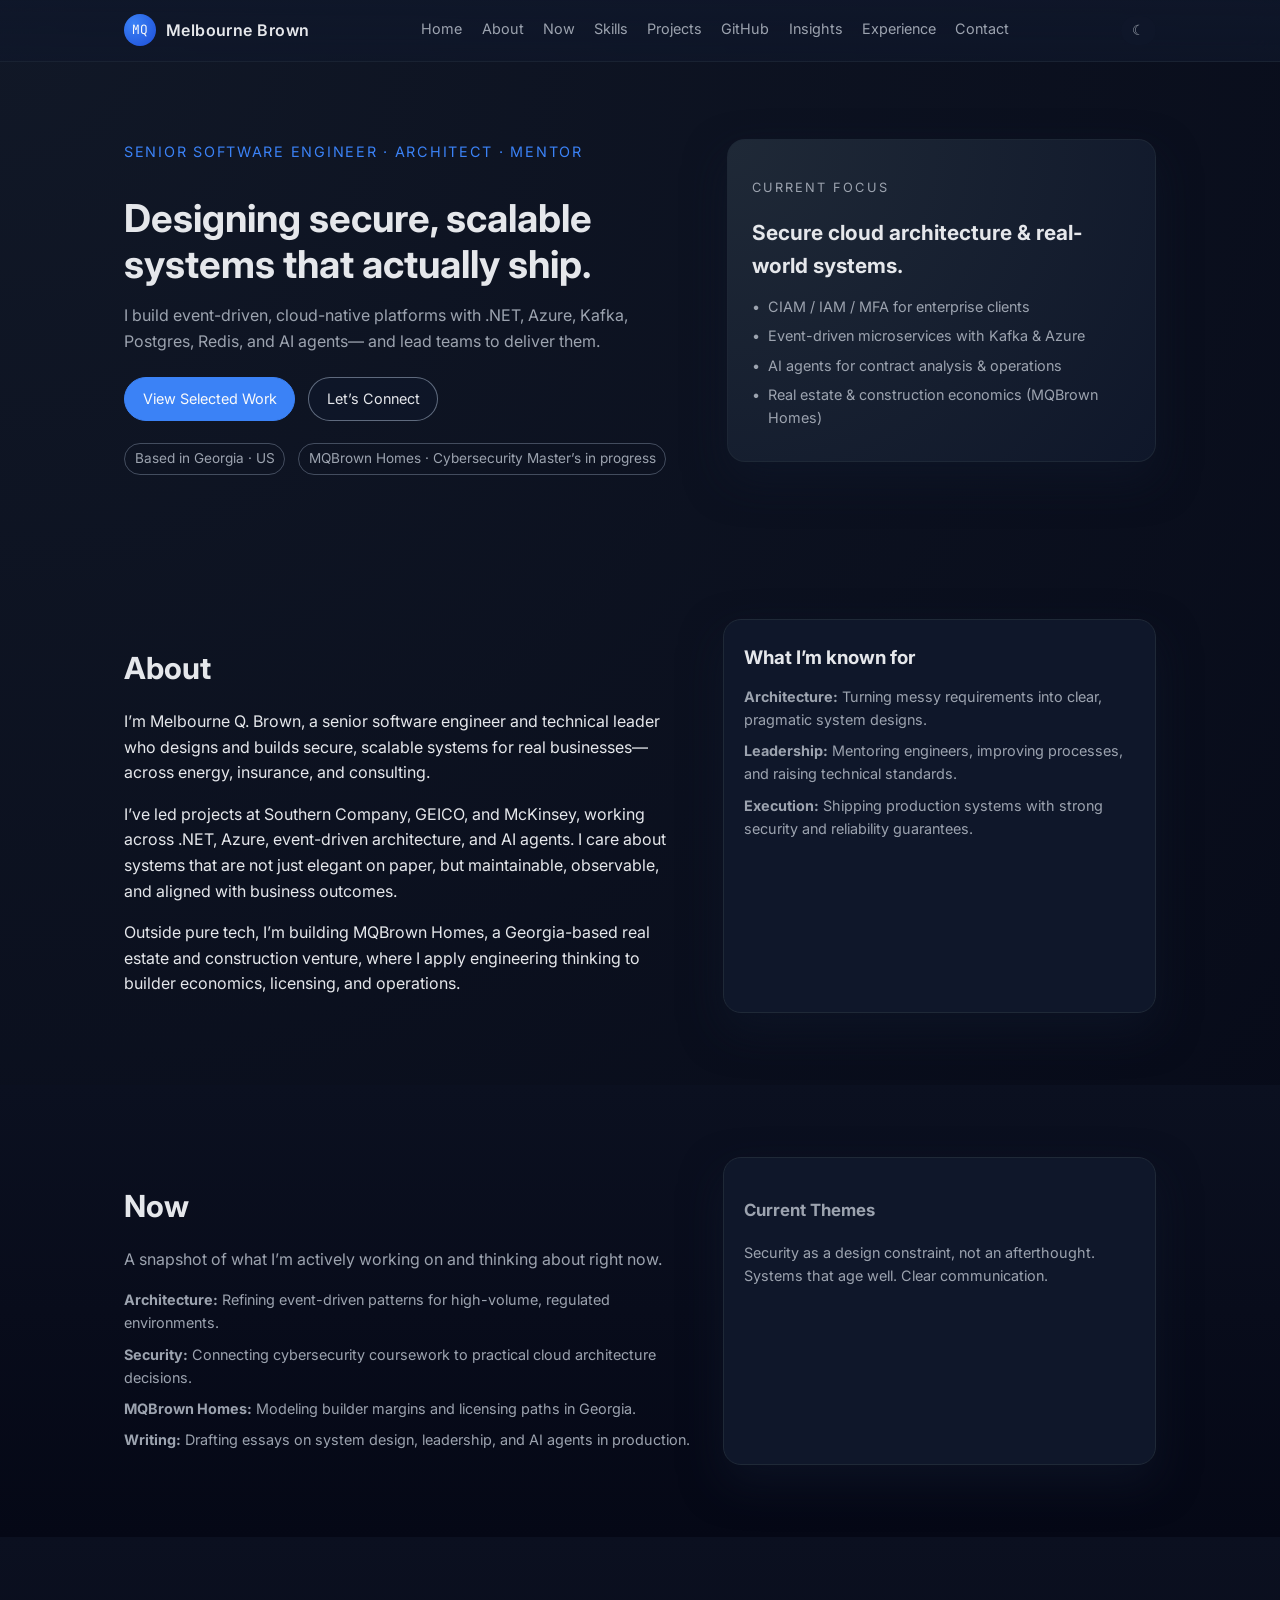
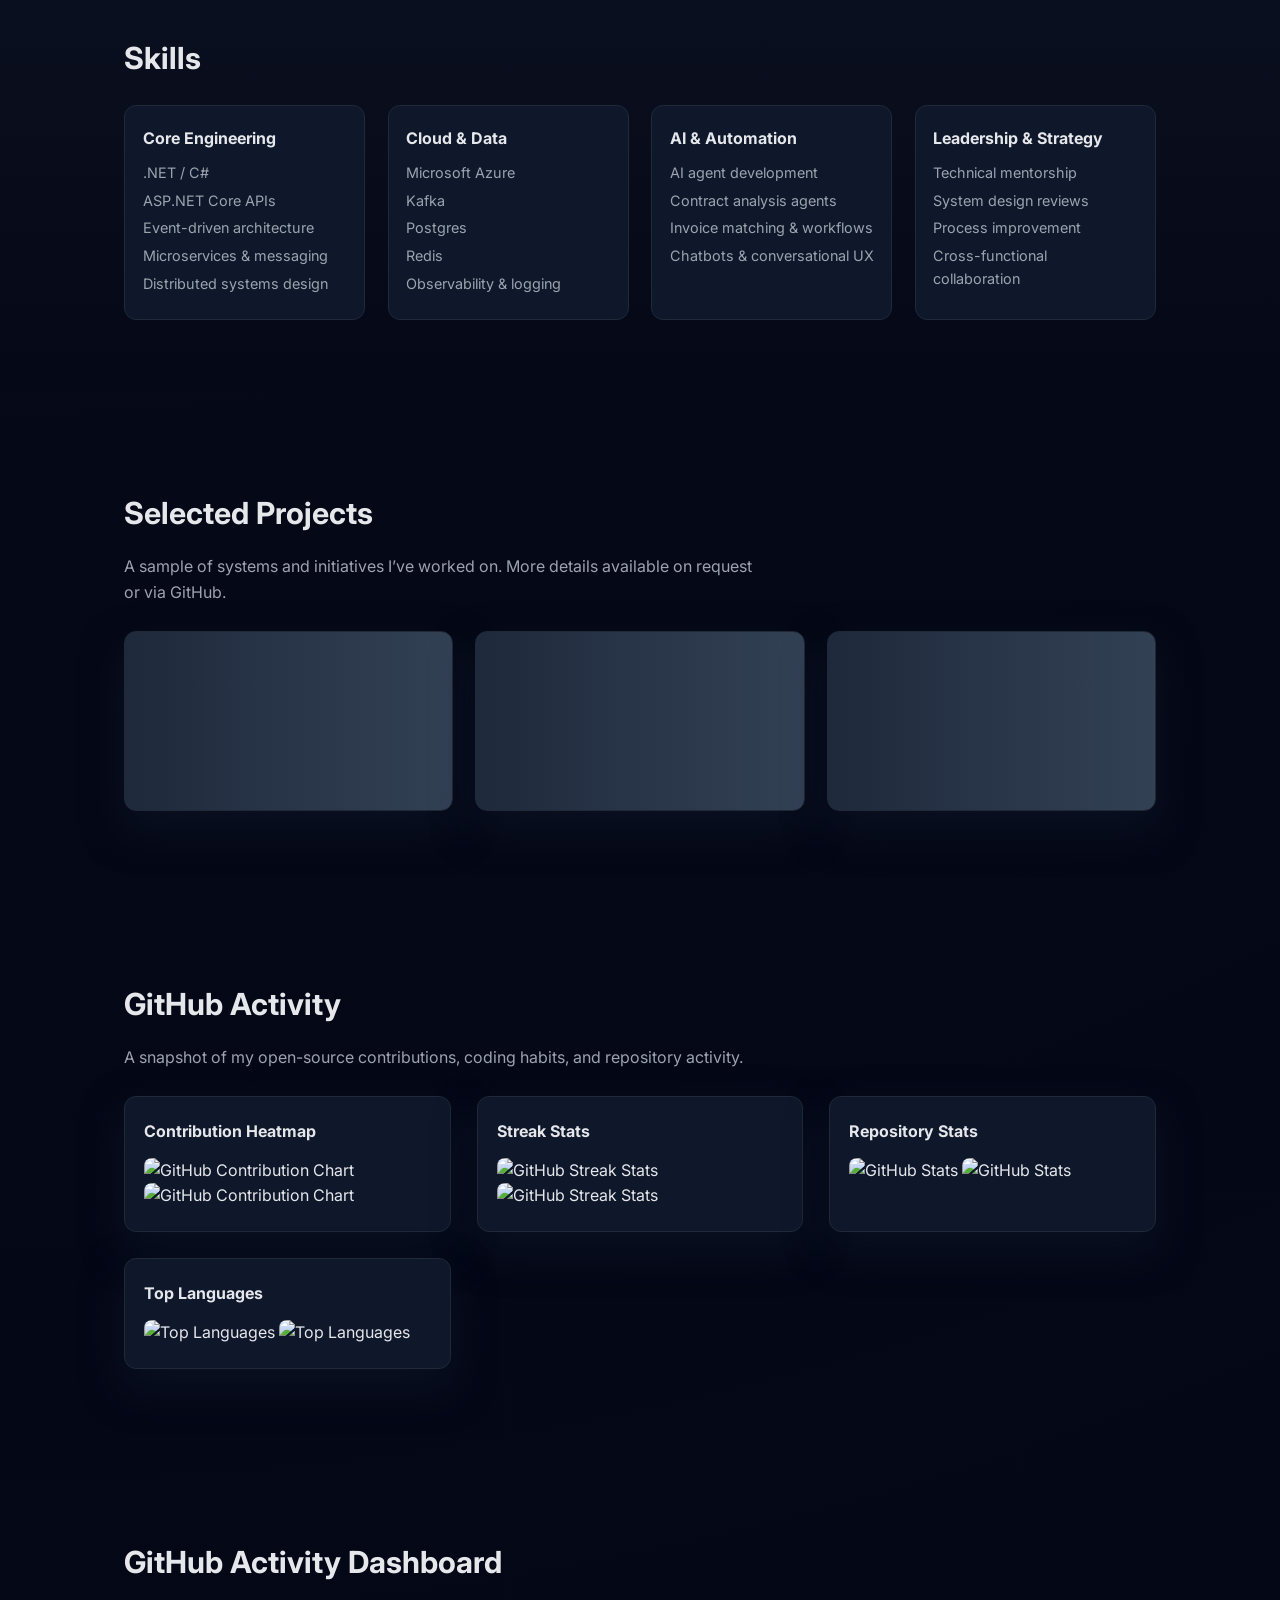
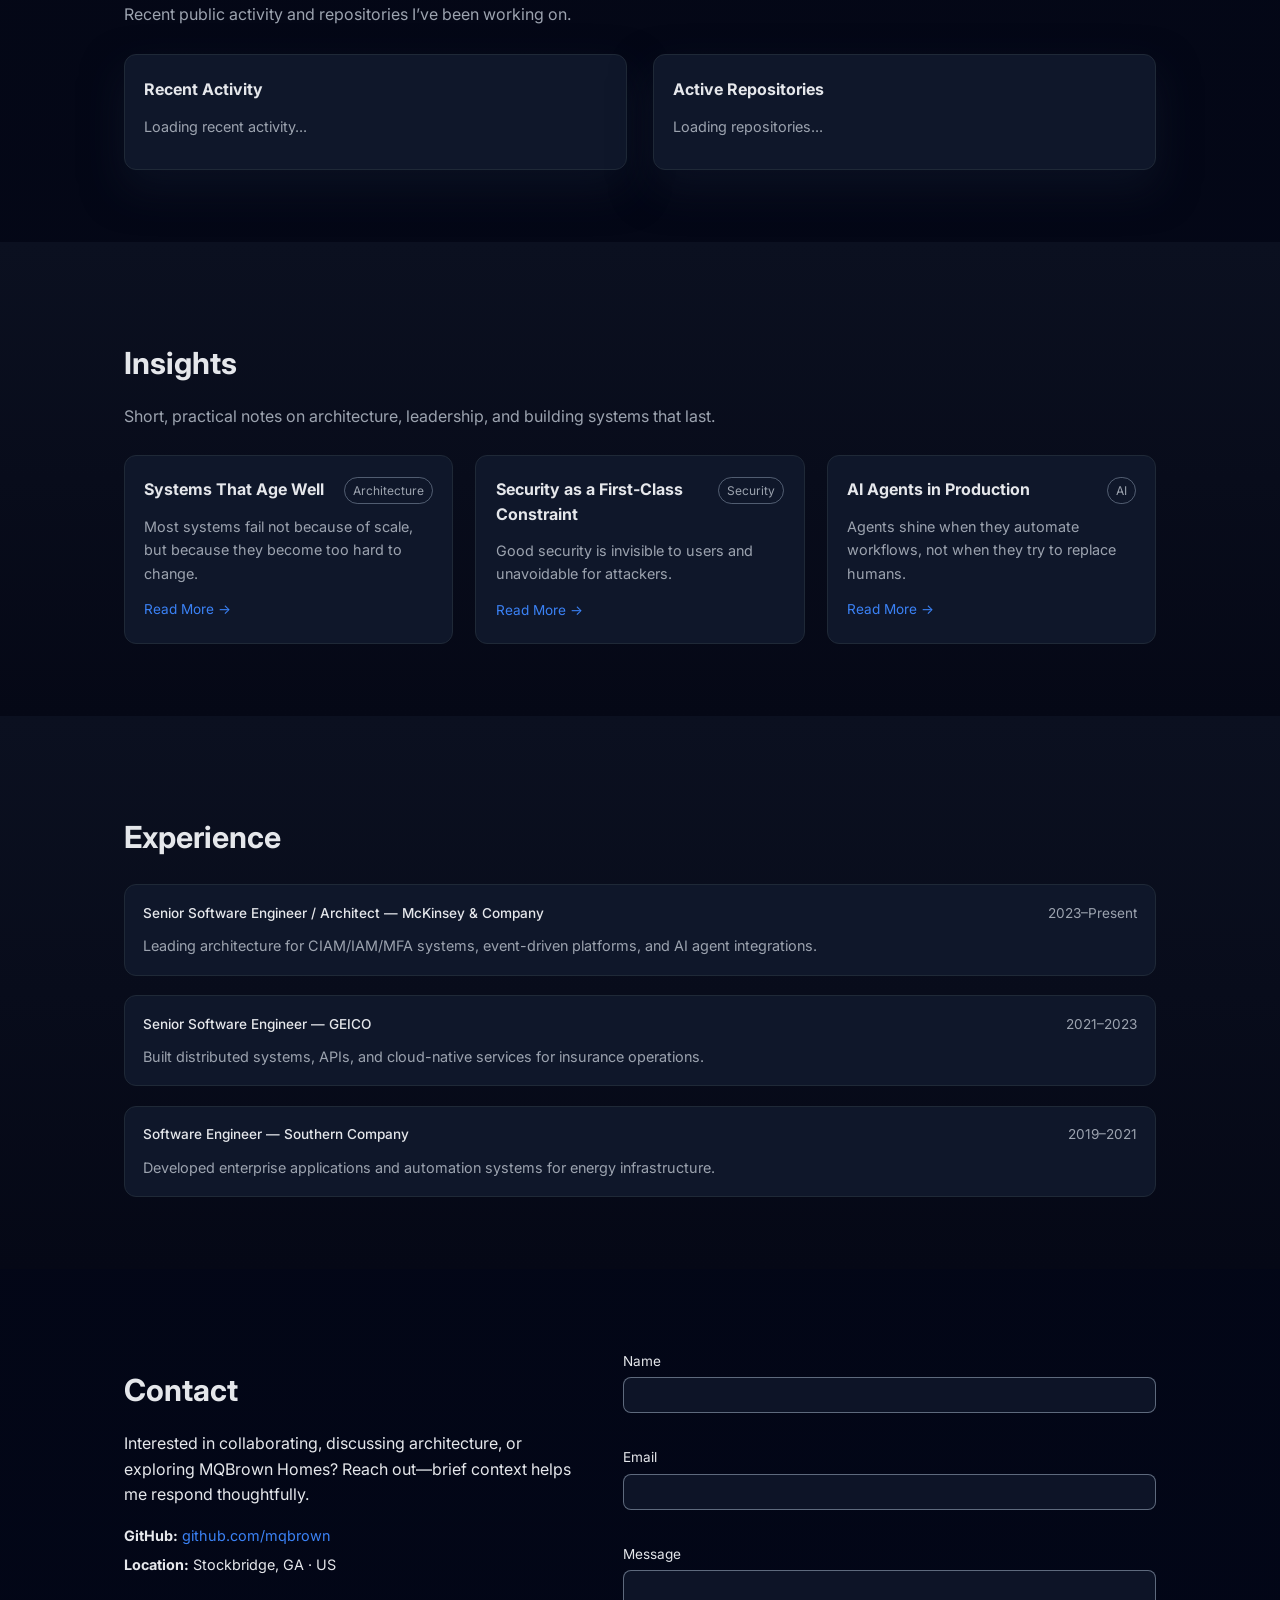
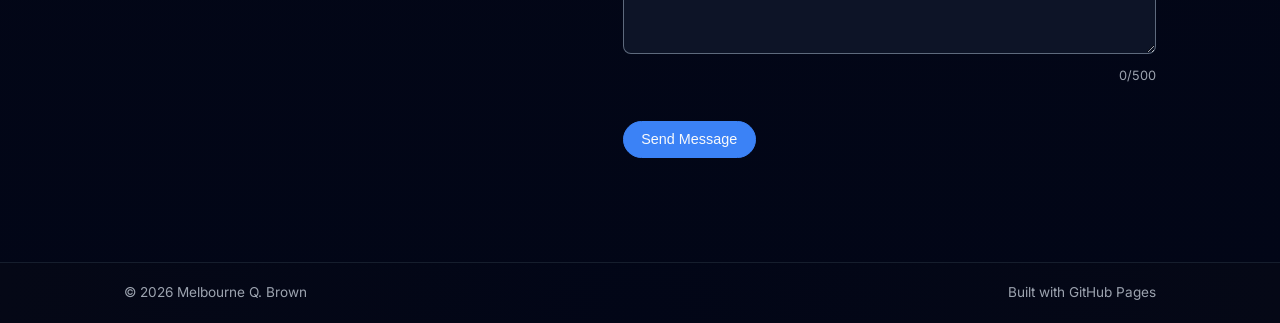
==== commit 00d9068e: "Fixed errors with email code" ====
--- a/index.html
+++ b/index.html
@@ -1,405 +1,508 @@
-<!DOCTYPE html>
+<!doctype html>
 <html lang="en">
-<head>
-  <meta charset="UTF-8" />
-  <title>Melbourne Q. Brown | Engineering Architect</title>
-  <meta name="viewport" content="width=device-width, initial-scale=1" />
-  <meta name="description" content="Senior Software Engineer, Architect, and Mentor specializing in .NET, Azure, event-driven systems, and AI agents." />
-
-  <!-- Google Fonts -->
-  <link rel="preconnect" href="https://fonts.googleapis.com">
-  <link rel="preconnect" href="https://fonts.gstatic.com" crossorigin>
-  <link href="https://fonts.googleapis.com/css2?family=Inter:wght@300;400;500;600;700&family=JetBrains+Mono:wght@400;600&display=swap" rel="stylesheet">
-
-  <!-- Styles -->
-  <link rel="stylesheet" href="styles.css" />
-</head>
-<body>
-  <header class="site-header">
-    <div class="container header-inner">
-      <div class="logo">
-        <span class="logo-mark">MQ</span>
-        <span class="logo-text">Melbourne Brown</span>
+  <head>
+    <meta charset="UTF-8" />
+    <title>Melbourne Q. Brown | Engineering Architect</title>
+    <meta name="viewport" content="width=device-width, initial-scale=1" />
+    <meta
+      name="description"
+      content="Senior Software Engineer, Architect, and Mentor specializing in .NET, Azure, event-driven systems, and AI agents."
+    />
+
+    <!-- Google Fonts -->
+    <link rel="preconnect" href="https://fonts.googleapis.com" />
+    <link rel="preconnect" href="https://fonts.gstatic.com" crossorigin />
+    <link
+      href="https://fonts.googleapis.com/css2?family=Inter:wght@300;400;500;600;700&family=JetBrains+Mono:wght@400;600&display=swap"
+      rel="stylesheet"
+    />
+
+    <!-- Styles -->
+    <link rel="stylesheet" href="styles.css" />
+  </head>
+
+  <body>
+    <!-- HEADER -->
+    <header class="site-header">
+      <div class="container header-inner">
+        <div class="logo">
+          <span class="logo-mark">MQ</span>
+          <span class="logo-text">Melbourne Brown</span>
+        </div>
+
+        <nav class="nav">
+          <a href="#home">Home</a>
+          <a href="#about">About</a>
+          <a href="#now">Now</a>
+          <a href="#skills">Skills</a>
+          <a href="#projects">Projects</a>
+          <a href="#github-activity">GitHub</a>
+          <a href="#insights">Insights</a>
+          <a href="#experience">Experience</a>
+          <a href="#contact">Contact</a>
+        </nav>
+
+        <button class="theme-toggle" id="themeToggle" aria-label="Toggle theme">
+          <span>☾</span>
+        </button>
       </div>
-      <nav class="nav">
-        <a href="#home">Home</a>
-        <a href="#about">About</a>
-        <a href="#now">Now</a>
-        <a href="#skills">Skills</a>
-        <a href="#projects">Projects</a>
-        <a href="#github-activity">GitHub</a>
-        <a href="#insights">Insights</a>
-        <a href="#experience">Experience</a>
-        <a href="#contact">Contact</a>
-      </nav>
-      <button class="theme-toggle" id="themeToggle" aria-label="Toggle theme">
-        <span>☾</span>
-      </button>
-    </div>
-  </header>
-
-  <main>
-    <!-- Hero -->
-    <section id="home" class="section hero fade-in">
-      <div class="container hero-inner">
-        <div class="hero-text">
-          <p class="hero-kicker">Senior Software Engineer · Architect · Mentor</p>
-          <h1>Designing secure, scalable systems that actually ship.</h1>
-          <p class="hero-subtitle">
-            I build event-driven, cloud-native platforms with .NET, Azure, Kafka, Postgres, Redis, and AI agents—
-            and lead teams to deliver them.
+    </header>
+
+    <main>
+      <!-- HERO -->
+      <section id="home" class="section hero fade-in">
+        <div class="container hero-inner">
+          <div class="hero-text">
+            <p class="hero-kicker">
+              Senior Software Engineer · Architect · Mentor
+            </p>
+
+            <h1>Designing secure, scalable systems that actually ship.</h1>
+
+            <p class="hero-subtitle">
+              I build event-driven, cloud-native platforms with .NET, Azure,
+              Kafka, Postgres, Redis, and AI agents— and lead teams to deliver
+              them.
+            </p>
+
+            <div class="hero-actions">
+              <a href="#projects" class="btn btn-primary">View Selected Work</a>
+              <a href="#contact" class="btn btn-secondary">Let’s Connect</a>
+            </div>
+
+            <div class="hero-meta">
+              <span>Based in Georgia · US</span>
+              <span>MQBrown Homes · Cybersecurity Master’s in progress</span>
+            </div>
+          </div>
+
+          <div class="hero-card">
+            <div class="hero-card-inner">
+              <p class="hero-card-label">Current Focus</p>
+
+              <h2>Secure cloud architecture & real-world systems.</h2>
+
+              <ul class="hero-card-list">
+                <li><span>•</span> CIAM / IAM / MFA for enterprise clients</li>
+                <li>
+                  <span>•</span> Event-driven microservices with Kafka & Azure
+                </li>
+                <li>
+                  <span>•</span> AI agents for contract analysis & operations
+                </li>
+                <li>
+                  <span>•</span> Real estate & construction economics (MQBrown
+                  Homes)
+                </li>
+              </ul>
+            </div>
+          </div>
+        </div>
+      </section>
+
+      <!-- ABOUT -->
+      <section id="about" class="section fade-in">
+        <div class="container two-column">
+          <div>
+            <h2>About</h2>
+
+            <p>
+              I’m Melbourne Q. Brown, a senior software engineer and technical
+              leader who designs and builds secure, scalable systems for real
+              businesses—across energy, insurance, and consulting.
+            </p>
+
+            <p>
+              I’ve led projects at Southern Company, GEICO, and McKinsey,
+              working across .NET, Azure, event-driven architecture, and AI
+              agents. I care about systems that are not just elegant on paper,
+              but maintainable, observable, and aligned with business outcomes.
+            </p>
+
+            <p>
+              Outside pure tech, I’m building MQBrown Homes, a Georgia-based
+              real estate and construction venture, where I apply engineering
+              thinking to builder economics, licensing, and operations.
+            </p>
+          </div>
+
+          <div class="about-highlight">
+            <h3>What I’m known for</h3>
+
+            <ul>
+              <li>
+                <strong>Architecture:</strong> Turning messy requirements into
+                clear, pragmatic system designs.
+              </li>
+              <li>
+                <strong>Leadership:</strong> Mentoring engineers, improving
+                processes, and raising technical standards.
+              </li>
+              <li>
+                <strong>Execution:</strong> Shipping production systems with
+                strong security and reliability guarantees.
+              </li>
+            </ul>
+          </div>
+        </div>
+      </section>
+
+      <!-- NOW -->
+      <section id="now" class="section section-alt fade-in">
+        <div class="container two-column">
+          <div>
+            <h2>Now</h2>
+
+            <p class="section-intro">
+              A snapshot of what I’m actively working on and thinking about
+              right now.
+            </p>
+
+            <ul class="now-list">
+              <li>
+                <strong>Architecture:</strong> Refining event-driven patterns
+                for high-volume, regulated environments.
+              </li>
+              <li>
+                <strong>Security:</strong> Connecting cybersecurity coursework
+                to practical cloud architecture decisions.
+              </li>
+              <li>
+                <strong>MQBrown Homes:</strong> Modeling builder margins and
+                licensing paths in Georgia.
+              </li>
+              <li>
+                <strong>Writing:</strong> Drafting essays on system design,
+                leadership, and AI agents in production.
+              </li>
+            </ul>
+          </div>
+
+          <div class="now-card">
+            <h3>Current Themes</h3>
+            <p>
+              Security as a design constraint, not an afterthought. Systems that
+              age well. Clear communication.
+            </p>
+          </div>
+        </div>
+      </section>
+      <!-- SKILLS -->
+      <section id="skills" class="section section-alt fade-in">
+        <div class="container">
+          <h2>Skills</h2>
+
+          <div class="skills-grid">
+            <div class="skills-card">
+              <h3>Core Engineering</h3>
+              <ul>
+                <li>.NET / C#</li>
+                <li>ASP.NET Core APIs</li>
+                <li>Event-driven architecture</li>
+                <li>Microservices & messaging</li>
+                <li>Distributed systems design</li>
+              </ul>
+            </div>
+
+            <div class="skills-card">
+              <h3>Cloud & Data</h3>
+              <ul>
+                <li>Microsoft Azure</li>
+                <li>Kafka</li>
+                <li>Postgres</li>
+                <li>Redis</li>
+                <li>Observability & logging</li>
+              </ul>
+            </div>
+
+            <div class="skills-card">
+              <h3>AI & Automation</h3>
+              <ul>
+                <li>AI agent development</li>
+                <li>Contract analysis agents</li>
+                <li>Invoice matching & workflows</li>
+                <li>Chatbots & conversational UX</li>
+              </ul>
+            </div>
+
+            <div class="skills-card">
+              <h3>Leadership & Strategy</h3>
+              <ul>
+                <li>Technical mentorship</li>
+                <li>System design reviews</li>
+                <li>Process improvement</li>
+                <li>Cross-functional collaboration</li>
+              </ul>
+            </div>
+          </div>
+        </div>
+      </section>
+
+      <!-- PROJECTS -->
+      <section id="projects" class="section fade-in">
+        <div class="container">
+          <h2>Selected Projects</h2>
+
+          <p class="section-intro">
+            A sample of systems and initiatives I’ve worked on. More details
+            available on request or via GitHub.
           </p>
-          <div class="hero-actions">
-            <a href="#projects" class="btn btn-primary">View Selected Work</a>
-            <a href="#contact" class="btn btn-secondary">Let’s Connect</a>
-          </div>
-          <div class="hero-meta">
-            <span>Based in Georgia · US</span>
-            <span>MQBrown Homes · Cybersecurity Master’s in progress</span>
-          </div>
-        </div>
-        <div class="hero-card">
-          <div class="hero-card-inner">
-            <p class="hero-card-label">Current Focus</p>
-            <h2>Secure cloud architecture & real-world systems.</h2>
-            <ul class="hero-card-list">
-              <li><span>•</span> CIAM / IAM / MFA for enterprise clients</li>
-              <li><span>•</span> Event-driven microservices with Kafka & Azure</li>
-              <li><span>•</span> AI agents for contract analysis & operations</li>
-              <li><span>•</span> Real estate & construction economics (MQBrown Homes)</li>
+
+          <div id="github-projects" class="projects-grid">
+            <div class="project-card skeleton"></div>
+            <div class="project-card skeleton"></div>
+            <div class="project-card skeleton"></div>
+          </div>
+        </div>
+      </section>
+
+      <!-- GITHUB ACTIVITY -->
+      <section id="github-activity" class="section fade-in">
+        <div class="container">
+          <h2>GitHub Activity</h2>
+
+          <p class="section-intro">
+            A snapshot of my open-source contributions, coding habits, and
+            repository activity.
+          </p>
+
+          <div class="github-activity-grid">
+            <div class="github-card">
+              <h3>Contribution Heatmap</h3>
+              <img
+                src="https://ghchart.rshah.org/3b82f6/mqbrown#gh-dark-mode-only"
+                alt="GitHub Contribution Chart"
+                class="github-img"
+              />
+              <img
+                src="https://ghchart.rshah.org/000000/mqbrown#gh-light-mode-only"
+                alt="GitHub Contribution Chart"
+                class="github-img"
+              />
+            </div>
+
+            <div class="github-card">
+              <h3>Streak Stats</h3>
+              <img
+                src="https://streak-stats.demolab.com?user=mqbrown&theme=dark&hide_border=true#gh-dark-mode-only"
+                alt="GitHub Streak Stats"
+                class="github-img"
+              />
+              <img
+                src="https://streak-stats.demolab.com?user=mqbrown&theme=default&hide_border=true#gh-light-mode-only"
+                alt="GitHub Streak Stats"
+                class="github-img"
+              />
+            </div>
+
+            <div class="github-card">
+              <h3>Repository Stats</h3>
+              <img
+                src="https://github-readme-stats.vercel.app/api?username=mqbrown&show_icons=true&theme=dark&hide_border=true#gh-dark-mode-only"
+                alt="GitHub Stats"
+                class="github-img"
+              />
+              <img
+                src="https://github-readme-stats.vercel.app/api?username=mqbrown&show_icons=true&theme=default&hide_border=true#gh-light-mode-only"
+                alt="GitHub Stats"
+                class="github-img"
+              />
+            </div>
+
+            <div class="github-card">
+              <h3>Top Languages</h3>
+              <img
+                src="https://github-readme-stats.vercel.app/api/top-langs/?username=mqbrown&layout=compact&theme=dark&hide_border=true#gh-dark-mode-only"
+                alt="Top Languages"
+                class="github-img"
+              />
+              <img
+                src="https://github-readme-stats.vercel.app/api/top-langs/?username=mqbrown&layout=compact&theme=default&hide_border=true#gh-light-mode-only"
+                alt="Top Languages"
+                class="github-img"
+              />
+            </div>
+          </div>
+        </div>
+      </section>
+
+      <!-- GITHUB DASHBOARD -->
+      <section id="github-dashboard" class="section fade-in">
+        <div class="container">
+          <h2>GitHub Activity Dashboard</h2>
+
+          <p class="section-intro">
+            Recent public activity and repositories I’ve been working on.
+          </p>
+
+          <div class="github-dashboard-grid">
+            <div class="github-card">
+              <h3>Recent Activity</h3>
+              <ul id="github-recent-activity" class="github-list">
+                <li>Loading recent activity...</li>
+              </ul>
+            </div>
+
+            <div class="github-card">
+              <h3>Active Repositories</h3>
+              <ul id="github-active-repos" class="github-list">
+                <li>Loading repositories...</li>
+              </ul>
+            </div>
+          </div>
+        </div>
+      </section>
+      <!-- INSIGHTS -->
+      <section id="insights" class="section section-alt fade-in">
+        <div class="container">
+          <h2>Insights</h2>
+
+          <p class="section-intro">
+            Short, practical notes on architecture, leadership, and building
+            systems that last.
+          </p>
+
+          <div id="insights-list" class="insights-grid"></div>
+        </div>
+      </section>
+
+      <!-- EXPERIENCE -->
+      <section id="experience" class="section section-alt fade-in">
+        <div class="container">
+          <h2>Experience</h2>
+          <div id="timeline" class="timeline"></div>
+        </div>
+      </section>
+
+      <!-- CONTACT -->
+      <section id="contact" class="section fade-in">
+        <div class="container contact-inner">
+          <div>
+            <h2>Contact</h2>
+            <p>
+              Interested in collaborating, discussing architecture, or exploring
+              MQBrown Homes? Reach out—brief context helps me respond
+              thoughtfully.
+            </p>
+
+            <ul class="contact-list">
+              <li>
+                <strong>GitHub:</strong>
+                <a href="https://github.com/mqbrown" target="_blank"
+                  >github.com/mqbrown</a
+                >
+              </li>
+              <li><strong>Location:</strong> Stockbridge, GA · US</li>
             </ul>
           </div>
-        </div>
+
+          <div>
+            <form id="contact-form" novalidate>
+              <div class="form-row">
+                <label for="name">Name</label>
+                <input
+                  id="name"
+                  name="from_name"
+                  type="text"
+                  required
+                  minlength="2"
+                />
+                <small class="error-msg"></small>
+              </div>
+
+              <div class="form-row">
+                <label for="email">Email</label>
+                <input id="email" name="reply_to" type="email" required />
+                <small class="error-msg"></small>
+              </div>
+
+              <div class="form-row">
+                <label for="message">Message</label>
+                <textarea
+                  id="message"
+                  name="message"
+                  rows="4"
+                  required
+                  maxlength="500"
+                ></textarea>
+                <div class="char-count"><span id="char-count">0</span>/500</div>
+                <small class="error-msg"></small>
+              </div>
+
+              <!-- Honeypot -->
+              <input
+                type="text"
+                name="website"
+                id="website"
+                style="display: none"
+              />
+
+              <button id="contact-submit" class="btn btn-primary" type="submit">
+                <span id="submit-text">Send Message</span>
+                <span
+                  id="submit-spinner"
+                  class="spinner"
+                  style="display: none"
+                ></span>
+              </button>
+            </form>
+
+            <div id="toast" class="toast"></div>
+
+            <div id="success-modal" class="modal">
+              <div class="modal-content">
+                <h3>Message Sent!</h3>
+                <p>Thanks for reaching out — I’ll get back to you soon.</p>
+                <button id="modal-close" class="btn btn-primary">Close</button>
+              </div>
+            </div>
+          </div>
+        </div>
+      </section>
+    </main>
+
+    <!-- FOOTER -->
+    <footer class="site-footer">
+      <div class="container footer-inner">
+        <span>© <span id="year"></span> Melbourne Q. Brown</span>
+        <span>Built with GitHub Pages</span>
       </div>
-    </section>
-
-    <!-- About -->
-    <section id="about" class="section fade-in">
-      <div class="container two-column">
-        <div>
-          <h2>About</h2>
-          <p>
-            I’m Melbourne Q. Brown, a senior software engineer and technical leader who designs and builds
-            secure, scalable systems for real businesses—across energy, insurance, and consulting.
-          </p>
-          <p>
-            I’ve led projects at Southern Company, GEICO, and McKinsey, working across .NET, Azure, event-driven
-            architecture, and AI agents. I care about systems that are not just elegant on paper, but maintainable,
-            observable, and aligned with business outcomes.
-          </p>
-          <p>
-            Outside pure tech, I’m building MQBrown Homes, a Georgia-based real estate and construction venture,
-            where I apply engineering thinking to builder economics, licensing, and operations.
-          </p>
-        </div>
-        <div class="about-highlight">
-          <h3>What I’m known for</h3>
-          <ul>
-            <li><strong>Architecture:</strong> Turning messy requirements into clear, pragmatic system designs.</li>
-            <li><strong>Leadership:</strong> Mentoring engineers, improving processes, and raising technical standards.</li>
-            <li><strong>Execution:</strong> Shipping production systems with strong security and reliability guarantees.</li>
-          </ul>
-        </div>
-      </div>
-    </section>
-
-    <!-- Now -->
-    <section id="now" class="section section-alt fade-in">
-      <div class="container two-column">
-        <div>
-          <h2>Now</h2>
-          <p class="section-intro">
-            A snapshot of what I’m actively working on and thinking about right now.
-          </p>
-          <ul class="now-list">
-            <li><strong>Architecture:</strong> Refining event-driven patterns for high-volume, regulated environments.</li>
-            <li><strong>Security:</strong> Connecting cybersecurity coursework to practical cloud architecture decisions.</li>
-            <li><strong>MQBrown Homes:</strong> Modeling builder margins and licensing paths in Georgia.</li>
-            <li><strong>Writing:</strong> Drafting essays on system design, leadership, and AI agents in production.</li>
-          </ul>
-        </div>
-        <div class="now-card">
-          <h3>Current Themes</h3>
-          <p>Security as a design constraint, not an afterthought. Systems that age well. Clear communication.</p>
-        </div>
-      </div>
-    </section>
-
-    <!-- Skills -->
-    <section id="skills" class="section section-alt fade-in">
-      <div class="container">
-        <h2>Skills</h2>
-        <div class="skills-grid">
-          <div class="skills-card">
-            <h3>Core Engineering</h3>
-            <ul>
-              <li>.NET / C#</li>
-              <li>ASP.NET Core APIs</li>
-              <li>Event-driven architecture</li>
-              <li>Microservices & messaging</li>
-              <li>Distributed systems design</li>
-            </ul>
-          </div>
-          <div class="skills-card">
-            <h3>Cloud & Data</h3>
-            <ul>
-              <li>Microsoft Azure</li>
-              <li>Kafka</li>
-              <li>Postgres</li>
-              <li>Redis</li>
-              <li>Observability & logging</li>
-            </ul>
-          </div>
-          <div class="skills-card">
-            <h3>AI & Automation</h3>
-            <ul>
-              <li>AI agent development</li>
-              <li>Contract analysis agents</li>
-              <li>Invoice matching & workflows</li>
-              <li>Chatbots & conversational UX</li>
-            </ul>
-          </div>
-          <div class="skills-card">
-            <h3>Leadership & Strategy</h3>
-            <ul>
-              <li>Technical mentorship</li>
-              <li>System design reviews</li>
-              <li>Process improvement</li>
-              <li>Cross-functional collaboration</li>
-            </ul>
-          </div>
-        </div>
-      </div>
-    </section>
-
-    <!-- Projects -->
-    <section id="projects" class="section fade-in">
-      <div class="container">
-        <h2>Selected Projects</h2>
-        <p class="section-intro">
-          A sample of systems and initiatives I’ve worked on. More details available on request or via GitHub.
-        </p>
-
-        <div id="github-projects" class="projects-grid">
-          <div class="project-card skeleton"></div>
-          <div class="project-card skeleton"></div>
-          <div class="project-card skeleton"></div>
-        </div>
-      </div>
-    </section>
-
-    <!-- GitHub Activity -->
-    <section id="github-activity" class="section fade-in">
-      <div class="container">
-        <h2>GitHub Activity</h2>
-        <p class="section-intro">
-          A snapshot of my open-source contributions, coding habits, and repository activity.
-        </p>
-
-        <div class="github-activity-grid">
-
-          <div class="github-card">
-            <h3>Contribution Heatmap</h3>
-            <img 
-              src="https://ghchart.rshah.org/3b82f6/mqbrown#gh-dark-mode-only"
-              alt="GitHub Contribution Chart"
-              class="github-img"
-            />
-            <img 
-              src="https://ghchart.rshah.org/000000/mqbrown#gh-light-mode-only"
-              alt="GitHub Contribution Chart"
-              class="github-img"
-            />
-          </div>
-
-          <div class="github-card">
-            <h3>Streak Stats</h3>
-            <img 
-              src="https://streak-stats.demolab.com?user=mqbrown&theme=dark&hide_border=true#gh-dark-mode-only"
-              alt="GitHub Streak Stats"
-              class="github-img"
-            />
-            <img 
-              src="https://streak-stats.demolab.com?user=mqbrown&theme=default&hide_border=true#gh-light-mode-only"
-              alt="GitHub Streak Stats"
-              class="github-img"
-            />
-          </div>
-
-          <div class="github-card">
-            <h3>Repository Stats</h3>
-            <img 
-              src="https://github-readme-stats.vercel.app/api?username=mqbrown&show_icons=true&theme=dark&hide_border=true#gh-dark-mode-only"
-              alt="GitHub Stats"
-              class="github-img"
-            />
-            <img 
-              src="https://github-readme-stats.vercel.app/api?username=mqbrown&show_icons=true&theme=default&hide_border=true#gh-light-mode-only"
-              alt="GitHub Stats"
-              class="github-img"
-            />
-          </div>
-
-          <div class="github-card">
-            <h3>Top Languages</h3>
-            <img 
-              src="https://github-readme-stats.vercel.app/api/top-langs/?username=mqbrown&layout=compact&theme=dark&hide_border=true#gh-dark-mode-only"
-              alt="Top Languages"
-              class="github-img"
-            />
-            <img 
-              src="https://github-readme-stats.vercel.app/api/top-langs/?username=mqbrown&layout=compact&theme=default&hide_border=true#gh-light-mode-only"
-              alt="Top Languages"
-              class="github-img"
-            />
-          </div>
-
-        </div>
-      </div>
-    </section>
-
-    <!-- GitHub Dashboard -->
-    <section id="github-dashboard" class="section fade-in">
-      <div class="container">
-        <h2>GitHub Activity Dashboard</h2>
-        <p class="section-intro">
-          Recent public activity and repositories I’ve been working on.
-        </p>
-
-        <div class="github-dashboard-grid">
-          <div class="github-card">
-            <h3>Recent Activity</h3>
-            <ul id="github-recent-activity" class="github-list">
-              <li>Loading recent activity...</li>
-            </ul>
-          </div>
-
-          <div class="github-card">
-            <h3>Active Repositories</h3>
-            <ul id="github-active-repos" class="github-list">
-              <li>Loading repositories...</li>
-            </ul>
-          </div>
-        </div>
-      </div>
-    </section>
-
-    <!-- Insights -->
-    <section id="insights" class="section section-alt fade-in">
-      <div class="container">
-        <h2>Insights</h2>
-        <p class="section-intro">
-          Short, practical notes on architecture, leadership, and building systems that last.
-        </p>
-        <div id="insights-list" class="insights-grid"></div>
-      </div>
-    </section>
-
-    <!-- Experience -->
-    <section id="experience" class="section section-alt fade-in">
-      <div class="container">
-        <h2>Experience</h2>
-        <div id="timeline" class="timeline"></div>
-      </div>
-    </section>
-
-    <!-- Contact -->
-    <section id="contact" class="section fade-in">
-      <div class="container contact-inner">
-        <div>
-          <h2>Contact</h2>
-          <p>
-            Interested in collaborating, discussing architecture, or exploring MQBrown Homes? Reach out—brief context
-            helps me respond thoughtfully.
-          </p>
-          <ul class="contact-list">
-            <li><strong>GitHub:</strong> <a href="https://github.com/mqbrown" target="_blank" rel="noopener">github.com/mqbrown</a></li>
-            <li><strong>Location:</strong> Stockbridge, GA · US</li>
-          </ul>
-        </div>
-
-        <div>
-          <form id="contact-form" novalidate>
-            <div class="form-row">
-              <label for="name">Name</label>
-              <input id="name" name="from_name" type="text" required minlength="2" />
-              <small class="error-msg"></small>
-            </div>
-
-            <div class="form-row">
-              <label for="email">Email</label>
-              <input id="email" name="reply_to" type="email" required />
-              <small class="error-msg"></small>
-            </div>
-
-            <div class="form-row">
-              <label for="message">Message</label>
-              <textarea id="message" name="message" rows="4" required maxlength="500"></textarea>
-              <div class="char-count"><span id="char-count">0</span>/500</div>
-              <small class="error-msg"></small>
-            </div>
-
-            <input type="text" name="website" id="website" style="display:none;" />
-
-            <button id="contact-submit" class="btn btn-primary" type="submit">
-              <span id="submit-text">Send Message</span>
-              <span id="submit-spinner" class="spinner" style="display:none;"></span>
-            </button>
-          </form>
-
-          <div id="toast" class="toast"></div>
-
-          <div id="success-modal" class="modal">
-            <div class="modal-content">
-              <h3>Message Sent!</h3>
-              <p>Thanks for reaching out — I’ll get back to you soon.</p>
-              <button id="modal-close" class="btn btn-primary">Close</button>
-            </div>
-          </div>
-        </div>
-      </div>
-    </section>
-  </main>
-
-  <footer class="site-footer">
-    <div class="container footer-inner">
-      <span>© <span id="year"></span> Melbourne Q. Brown</span>
-      <span>Built with GitHub Pages</span>
-    </div>
-  </footer>
-
-  <!-- Core JS -->
-  <script>
-    document.getElementById('year').textContent = new Date().getFullYear();
-
-    const toggle = document.getElementById('themeToggle');
-    const root = document.documentElement;
-    root.setAttribute('data-theme', 'dark');
-
-    toggle.addEventListener('click', () => {
-      const current = root.getAttribute('data-theme') || 'dark';
-      const next = current === 'dark' ? 'light' : 'dark';
-      root.setAttribute('data-theme', next);
-    });
-
-    const observer = new IntersectionObserver(
-      entries => {
-        entries.forEach(entry => {
-          if (entry.isIntersecting) {
-            entry.target.classList.add('visible');
-          }
-        });
-      },
-      { threshold: 0.15 }
-    );
-
-    document.querySelectorAll('.fade-in').forEach(el => observer.observe(el));
-  </script>
-
-  <!-- GitHub Pinned Repo Loader -->
-  <script>
-    async function loadPinnedRepos() {
-      const query = `
+    </footer>
+
+    <!-- CORE JS -->
+    <script>
+      document.getElementById("year").textContent = new Date().getFullYear();
+
+      const toggle = document.getElementById("themeToggle");
+      const root = document.documentElement;
+      root.setAttribute("data-theme", "dark");
+
+      toggle.addEventListener("click", () => {
+        const current = root.getAttribute("data-theme") || "dark";
+        const next = current === "dark" ? "light" : "dark";
+        root.setAttribute("data-theme", next);
+      });
+
+      const observer = new IntersectionObserver(
+        (entries) => {
+          entries.forEach((entry) => {
+            if (entry.isIntersecting) {
+              entry.target.classList.add("visible");
+            }
+          });
+        },
+        { threshold: 0.15 },
+      );
+
+      document
+        .querySelectorAll(".fade-in")
+        .forEach((el) => observer.observe(el));
+    </script>
+
+    <!-- GITHUB PINNED REPOS -->
+    <script>
+      async function loadPinnedRepos() {
+        const query = `
         {
           user(login: "mqbrown") {
             pinnedItems(first: 6, types: REPOSITORY) {
@@ -420,31 +523,233 @@
         }
       `;
 
-      try {
-        const response = await fetch("https://api.github.com/graphql", {
-          method: "POST",
-          headers: {
-            "Content-Type": "application/json",
-            "Authorization": "Bearer YOUR_GITHUB_TOKEN"
-          },
-          body: JSON.stringify({ query })
-        });
-
-        if (!response.ok) throw new Error("GitHub API error");
-
-        const json = await response.json();
-        const repos = json.data.user.pinnedItems.nodes;
-
-        const container = document.getElementById("github-projects");
-        container.innerHTML = "";
-
-        repos.forEach(repo => {
-          const card = document.createElement("article");
-          card.className = "project-card";
-
-          card.innerHTML = `
+        try {
+          const response = await fetch("https://api.github.com/graphql", {
+            method: "POST",
+            headers: {
+              "Content-Type": "application/json",
+              Authorization: "Bearer YOUR_GITHUB_TOKEN",
+            },
+            body: JSON.stringify({ query }),
+          });
+
+          if (!response.ok) throw new Error("GitHub API error");
+
+          const json = await response.json();
+          const repos = json.data.user.pinnedItems.nodes;
+
+          const container = document.getElementById("github-projects");
+          container.innerHTML = "";
+
+          repos.forEach((repo) => {
+            const card = document.createElement("article");
+            card.className = "project-card";
+
+            card.innerHTML = `
             <div class="project-header">
               <h3>${repo.name}</h3>
               <span class="project-tag">${repo.primaryLanguage?.name || "Code"}</span>
             </div>
-            <p>${repo.description ||+            <p>${repo.description || "No description available."}</p>
+            <a href="${repo.url}" target="_blank" class="project-link">View Repository →</a>
+          `;
+
+            container.appendChild(card);
+          });
+        } catch (err) {
+          console.error(err);
+        }
+      }
+
+      loadPinnedRepos();
+    </script>
+
+    <!-- GITHUB DASHBOARD LOADERS -->
+    <script>
+      async function loadRecentActivity() {
+        try {
+          const response = await fetch(
+            "https://api.github.com/users/mqbrown/events/public",
+          );
+          const events = await response.json();
+
+          const list = document.getElementById("github-recent-activity");
+          list.innerHTML = "";
+
+          events.slice(0, 8).forEach((event) => {
+            const li = document.createElement("li");
+            li.innerHTML = `<strong>${event.type}</strong> in <a href="${event.repo.url
+              .replace("api.", "")
+              .replace("repos/", "")}" target="_blank">${event.repo.name}</a>`;
+            list.appendChild(li);
+          });
+        } catch (err) {
+          console.error(err);
+        }
+      }
+
+      async function loadActiveRepos() {
+        try {
+          const response = await fetch(
+            "https://api.github.com/users/mqbrown/repos?sort=updated",
+          );
+          const repos = await response.json();
+
+          const list = document.getElementById("github-active-repos");
+          list.innerHTML = "";
+
+          repos.slice(0, 8).forEach((repo) => {
+            const li = document.createElement("li");
+            li.innerHTML = `<a href="${repo.html_url}" target="_blank">${repo.name}</a>`;
+            list.appendChild(li);
+          });
+        } catch (err) {
+          console.error(err);
+        }
+      }
+
+      loadRecentActivity();
+      loadActiveRepos();
+    </script>
+
+    <!-- INSIGHTS LOADER -->
+    <script>
+      const insights = [
+        {
+          title: "Systems That Age Well",
+          tag: "Architecture",
+          text: "Most systems fail not because of scale, but because they become too hard to change.",
+          link: "#",
+        },
+        {
+          title: "Security as a First-Class Constraint",
+          tag: "Security",
+          text: "Good security is invisible to users and unavoidable for attackers.",
+          link: "#",
+        },
+        {
+          title: "AI Agents in Production",
+          tag: "AI",
+          text: "Agents shine when they automate workflows, not when they try to replace humans.",
+          link: "#",
+        },
+      ];
+
+      const insightsList = document.getElementById("insights-list");
+
+      insights.forEach((item) => {
+        const card = document.createElement("article");
+        card.className = "insight-card";
+
+        card.innerHTML = `
+        <div class="insight-header">
+          <h3>${item.title}</h3>
+          <span class="insight-tag">${item.tag}</span>
+        </div>
+        <p>${item.text}</p>
+        <a href="${item.link}" class="insight-link">Read More →</a>
+      `;
+
+        insightsList.appendChild(card);
+      });
+    </script>
+
+    <!-- EXPERIENCE TIMELINE -->
+    <script>
+      const timelineData = [
+        {
+          role: "Senior Software Engineer / Architect",
+          company: "McKinsey & Company",
+          time: "2023–Present",
+          description:
+            "Leading architecture for CIAM/IAM/MFA systems, event-driven platforms, and AI agent integrations.",
+        },
+        {
+          role: "Senior Software Engineer",
+          company: "GEICO",
+          time: "2021–2023",
+          description:
+            "Built distributed systems, APIs, and cloud-native services for insurance operations.",
+        },
+        {
+          role: "Software Engineer",
+          company: "Southern Company",
+          time: "2019–2021",
+          description:
+            "Developed enterprise applications and automation systems for energy infrastructure.",
+        },
+      ];
+
+      const timeline = document.getElementById("timeline");
+
+      timelineData.forEach((item) => {
+        const el = document.createElement("div");
+        el.className = "timeline-item";
+
+        el.innerHTML = `
+        <div class="timeline-meta">
+          <span class="timeline-role">${item.role} — ${item.company}</span>
+          <span class="timeline-time">${item.time}</span>
+        </div>
+        <p>${item.description}</p>
+      `;
+
+        timeline.appendChild(el);
+      });
+    </script>
+
+    <!-- EMAILJS CONTACT FORM -->
+    <script src="https://cdn.jsdelivr.net/npm/emailjs-com@3/dist/email.min.js"></script>
+    <script>
+      emailjs.init("B3YlGSgYmlzC6bmd0");
+
+      const form = document.getElementById("contact-form");
+      const submitBtn = document.getElementById("contact-submit");
+      const submitText = document.getElementById("submit-text");
+      const submitSpinner = document.getElementById("submit-spinner");
+      const toast = document.getElementById("toast");
+      const modal = document.getElementById("success-modal");
+      const modalClose = document.getElementById("modal-close");
+
+      const charCount = document.getElementById("char-count");
+      const messageInput = document.getElementById("message");
+
+      messageInput.addEventListener("input", () => {
+        charCount.textContent = messageInput.value.length;
+      });
+
+      function showToast(msg) {
+        toast.textContent = msg;
+        toast.classList.add("visible");
+        setTimeout(() => toast.classList.remove("visible"), 3000);
+      }
+
+      modalClose.addEventListener("click", () => {
+        modal.classList.remove("visible");
+      });
+
+      form.addEventListener("submit", async (e) => {
+        e.preventDefault();
+
+        if (document.getElementById("website").value !== "") {
+          return;
+        }
+
+        submitText.style.display = "none";
+        submitSpinner.style.display = "inline-block";
+
+        try {
+          await emailjs.sendForm("service_jrj4mdl", "template_6z8pyne", form);
+          modal.classList.add("visible");
+          form.reset();
+          charCount.textContent = "0";
+        } catch (err) {
+          showToast("Something went wrong. Please try again.");
+        }
+
+        submitText.style.display = "inline";
+        submitSpinner.style.display = "none";
+      });
+    </script>
+  </body>
+</html>
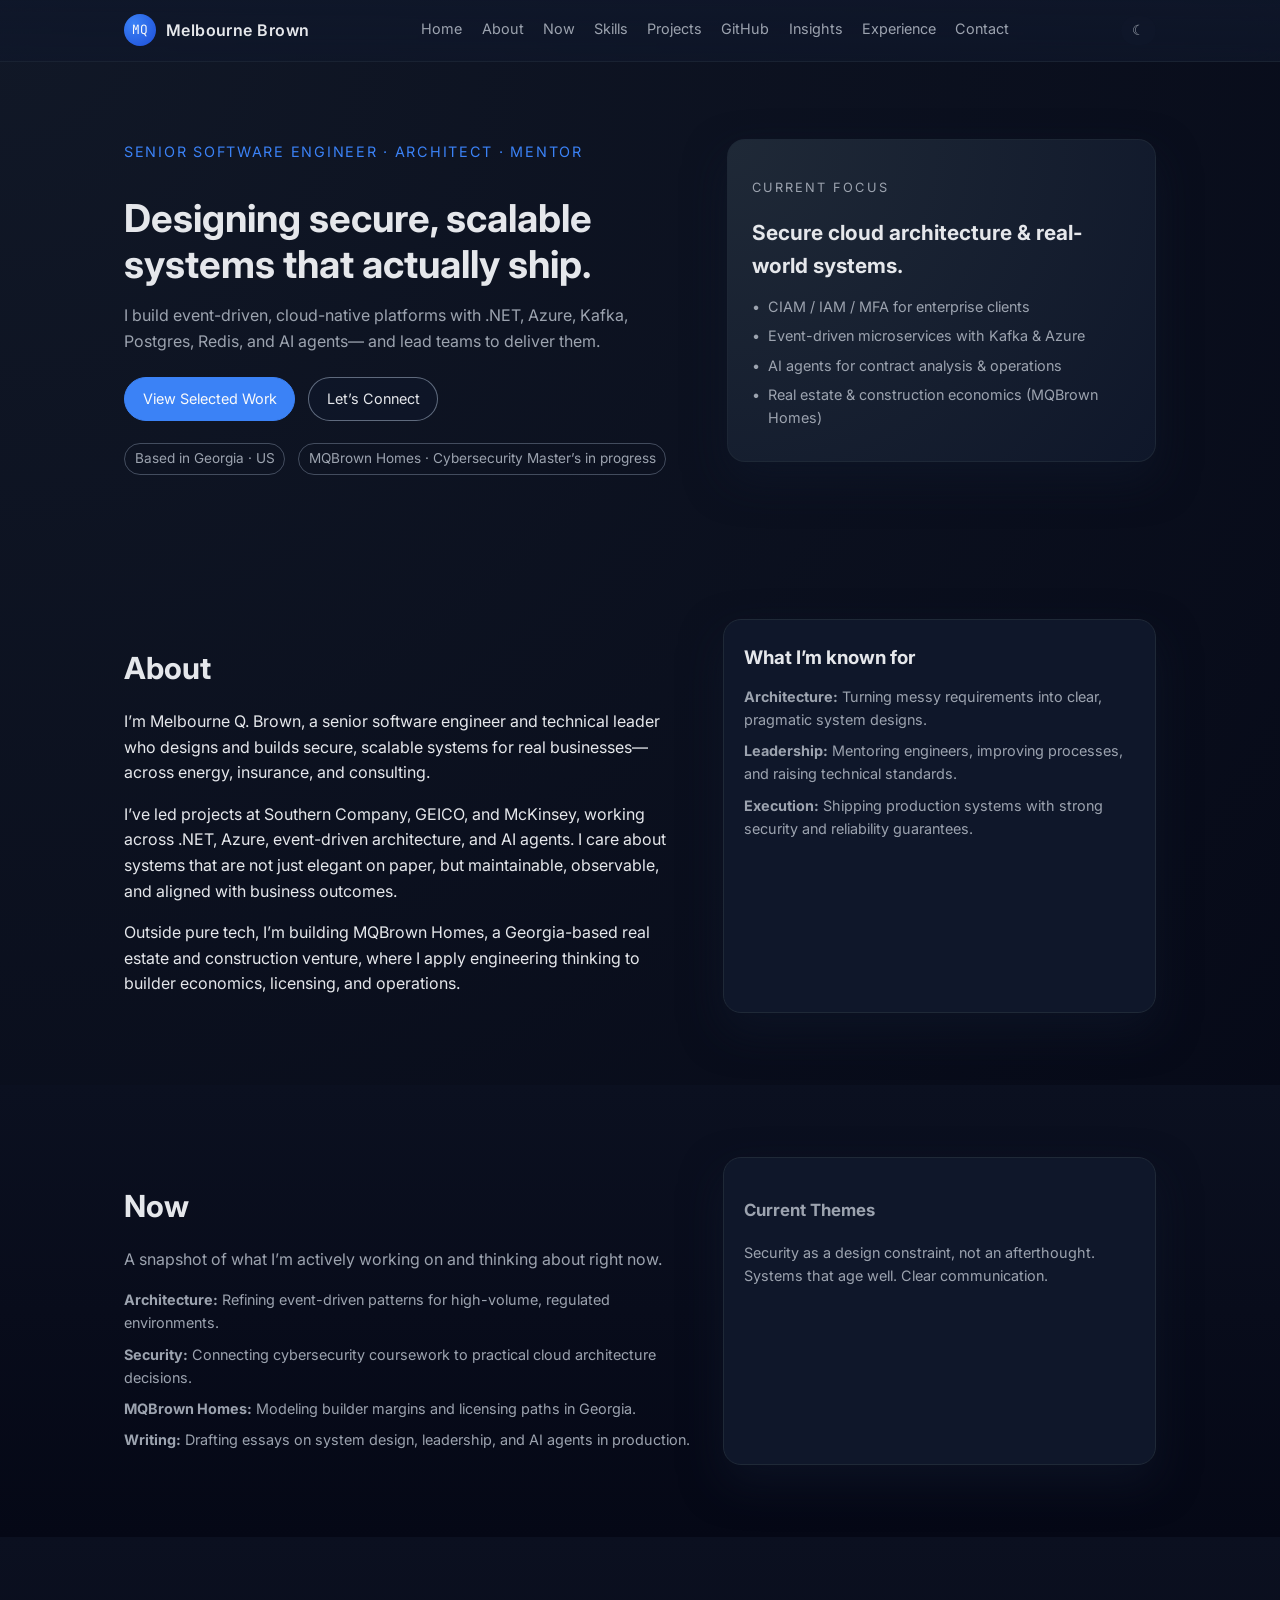
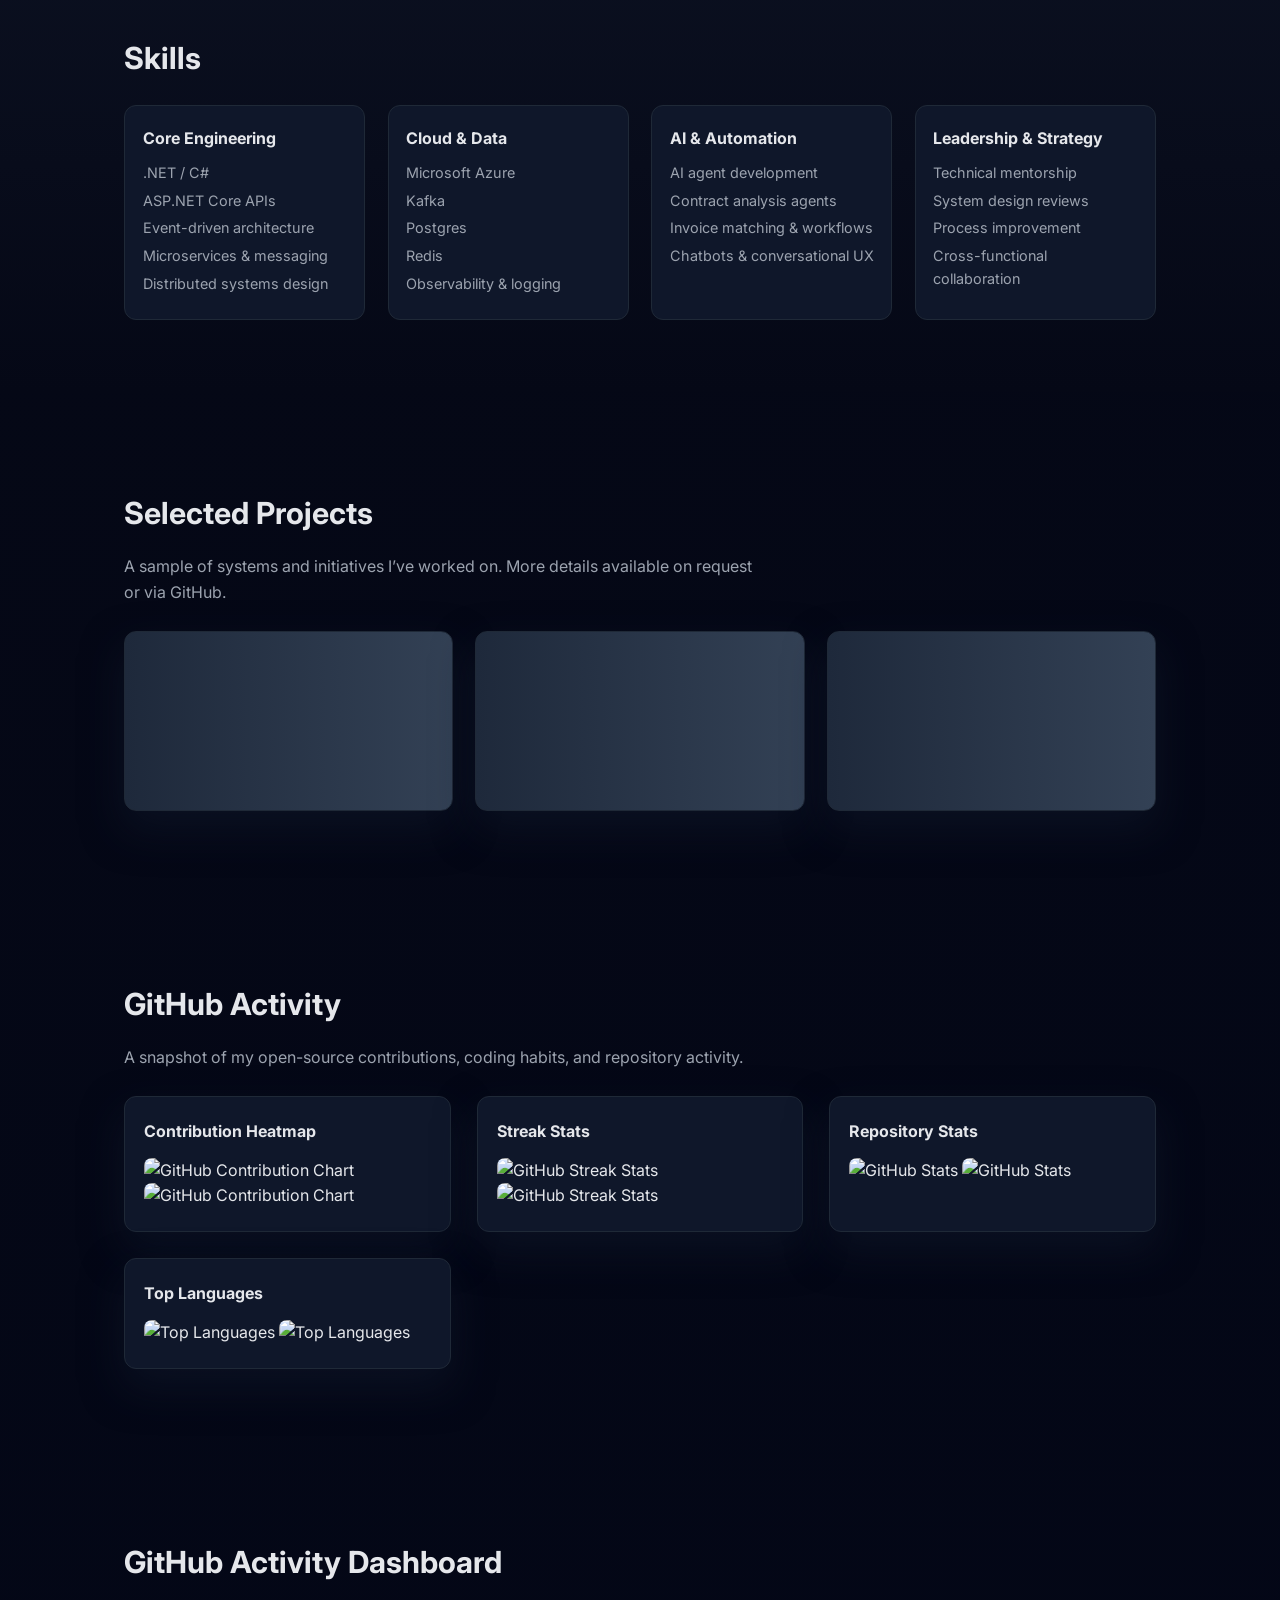
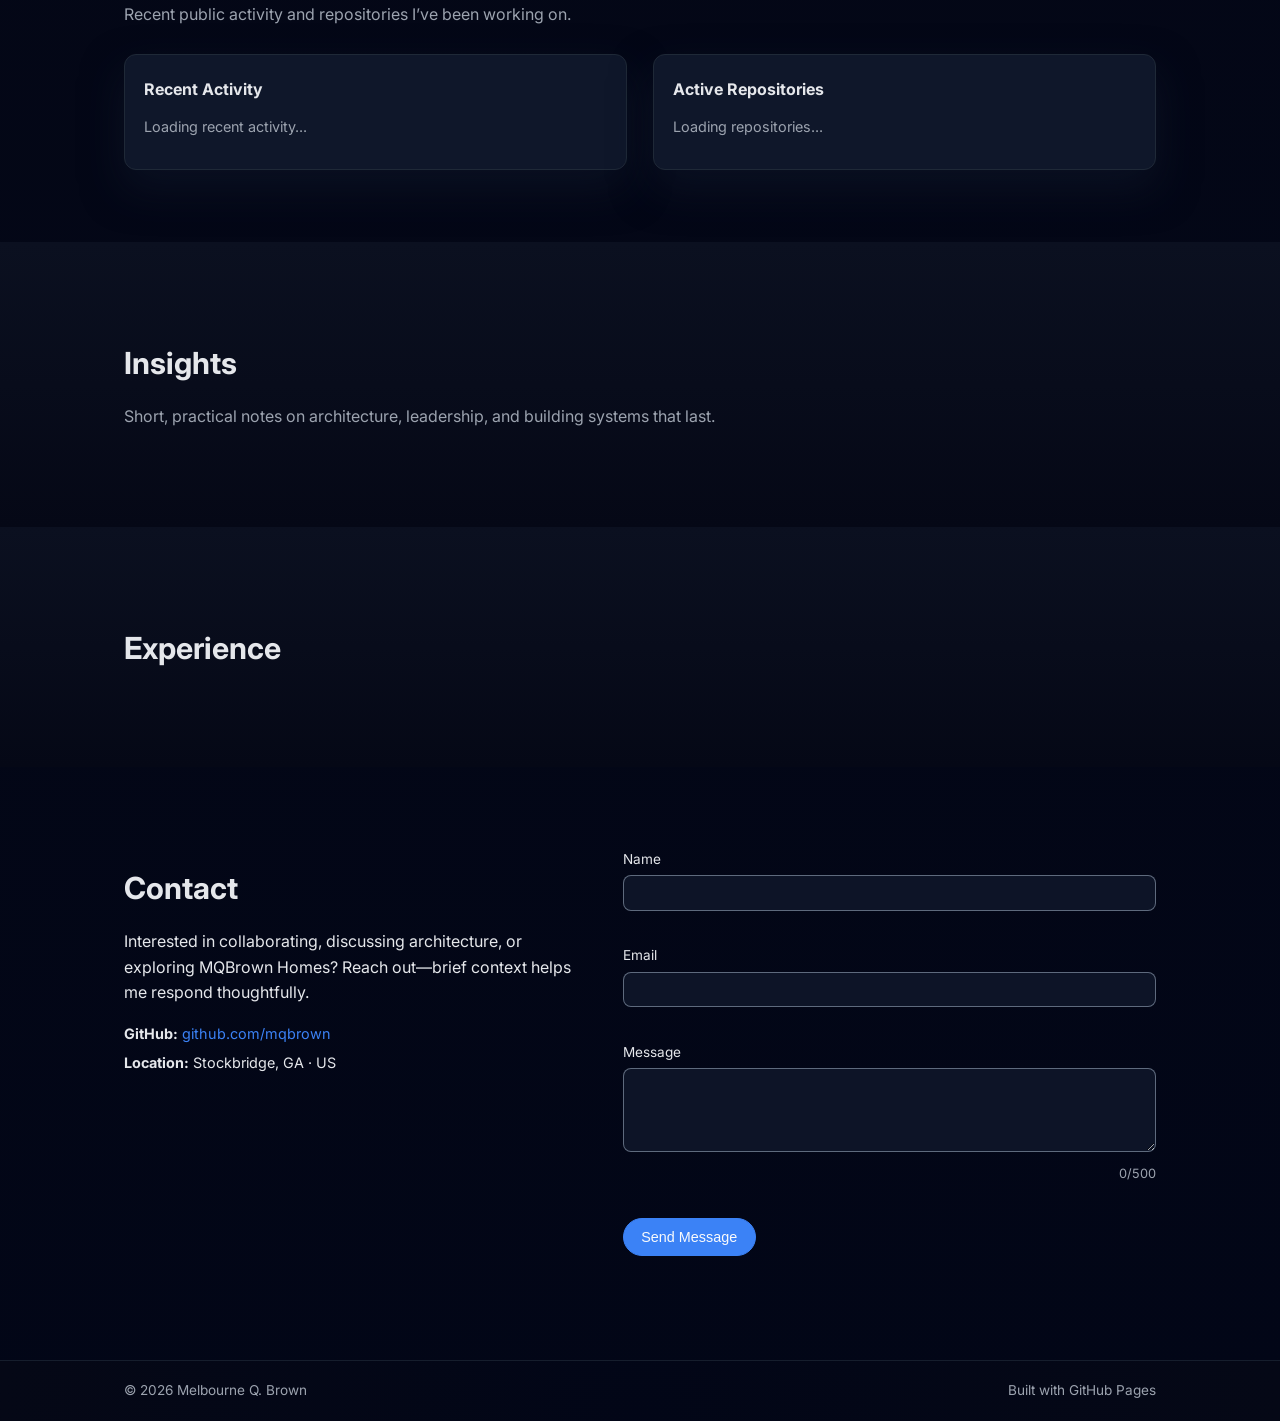
==== commit e9041363: "Refactor index.html for improved structure and readability" ====
--- a/index.html
+++ b/index.html
@@ -1,508 +1,405 @@
-<!doctype html>
+<!DOCTYPE html>
 <html lang="en">
-  <head>
-    <meta charset="UTF-8" />
-    <title>Melbourne Q. Brown | Engineering Architect</title>
-    <meta name="viewport" content="width=device-width, initial-scale=1" />
-    <meta
-      name="description"
-      content="Senior Software Engineer, Architect, and Mentor specializing in .NET, Azure, event-driven systems, and AI agents."
-    />
-
-    <!-- Google Fonts -->
-    <link rel="preconnect" href="https://fonts.googleapis.com" />
-    <link rel="preconnect" href="https://fonts.gstatic.com" crossorigin />
-    <link
-      href="https://fonts.googleapis.com/css2?family=Inter:wght@300;400;500;600;700&family=JetBrains+Mono:wght@400;600&display=swap"
-      rel="stylesheet"
-    />
-
-    <!-- Styles -->
-    <link rel="stylesheet" href="styles.css" />
-  </head>
-
-  <body>
-    <!-- HEADER -->
-    <header class="site-header">
-      <div class="container header-inner">
-        <div class="logo">
-          <span class="logo-mark">MQ</span>
-          <span class="logo-text">Melbourne Brown</span>
-        </div>
-
-        <nav class="nav">
-          <a href="#home">Home</a>
-          <a href="#about">About</a>
-          <a href="#now">Now</a>
-          <a href="#skills">Skills</a>
-          <a href="#projects">Projects</a>
-          <a href="#github-activity">GitHub</a>
-          <a href="#insights">Insights</a>
-          <a href="#experience">Experience</a>
-          <a href="#contact">Contact</a>
-        </nav>
-
-        <button class="theme-toggle" id="themeToggle" aria-label="Toggle theme">
-          <span>☾</span>
-        </button>
-      </div>
-    </header>
-
-    <main>
-      <!-- HERO -->
-      <section id="home" class="section hero fade-in">
-        <div class="container hero-inner">
-          <div class="hero-text">
-            <p class="hero-kicker">
-              Senior Software Engineer · Architect · Mentor
-            </p>
-
-            <h1>Designing secure, scalable systems that actually ship.</h1>
-
-            <p class="hero-subtitle">
-              I build event-driven, cloud-native platforms with .NET, Azure,
-              Kafka, Postgres, Redis, and AI agents— and lead teams to deliver
-              them.
-            </p>
-
-            <div class="hero-actions">
-              <a href="#projects" class="btn btn-primary">View Selected Work</a>
-              <a href="#contact" class="btn btn-secondary">Let’s Connect</a>
+<head>
+  <meta charset="UTF-8" />
+  <title>Melbourne Q. Brown | Engineering Architect</title>
+  <meta name="viewport" content="width=device-width, initial-scale=1" />
+  <meta name="description" content="Senior Software Engineer, Architect, and Mentor specializing in .NET, Azure, event-driven systems, and AI agents." />
+
+  <!-- Google Fonts -->
+  <link rel="preconnect" href="https://fonts.googleapis.com">
+  <link rel="preconnect" href="https://fonts.gstatic.com" crossorigin>
+  <link href="https://fonts.googleapis.com/css2?family=Inter:wght@300;400;500;600;700&family=JetBrains+Mono:wght@400;600&display=swap" rel="stylesheet">
+
+  <!-- Styles -->
+  <link rel="stylesheet" href="styles.css" />
+</head>
+<body>
+  <header class="site-header">
+    <div class="container header-inner">
+      <div class="logo">
+        <span class="logo-mark">MQ</span>
+        <span class="logo-text">Melbourne Brown</span>
+      </div>
+      <nav class="nav">
+        <a href="#home">Home</a>
+        <a href="#about">About</a>
+        <a href="#now">Now</a>
+        <a href="#skills">Skills</a>
+        <a href="#projects">Projects</a>
+        <a href="#github-activity">GitHub</a>
+        <a href="#insights">Insights</a>
+        <a href="#experience">Experience</a>
+        <a href="#contact">Contact</a>
+      </nav>
+      <button class="theme-toggle" id="themeToggle" aria-label="Toggle theme">
+        <span>☾</span>
+      </button>
+    </div>
+  </header>
+
+  <main>
+    <!-- Hero -->
+    <section id="home" class="section hero fade-in">
+      <div class="container hero-inner">
+        <div class="hero-text">
+          <p class="hero-kicker">Senior Software Engineer · Architect · Mentor</p>
+          <h1>Designing secure, scalable systems that actually ship.</h1>
+          <p class="hero-subtitle">
+            I build event-driven, cloud-native platforms with .NET, Azure, Kafka, Postgres, Redis, and AI agents—
+            and lead teams to deliver them.
+          </p>
+          <div class="hero-actions">
+            <a href="#projects" class="btn btn-primary">View Selected Work</a>
+            <a href="#contact" class="btn btn-secondary">Let’s Connect</a>
+          </div>
+          <div class="hero-meta">
+            <span>Based in Georgia · US</span>
+            <span>MQBrown Homes · Cybersecurity Master’s in progress</span>
+          </div>
+        </div>
+        <div class="hero-card">
+          <div class="hero-card-inner">
+            <p class="hero-card-label">Current Focus</p>
+            <h2>Secure cloud architecture & real-world systems.</h2>
+            <ul class="hero-card-list">
+              <li><span>•</span> CIAM / IAM / MFA for enterprise clients</li>
+              <li><span>•</span> Event-driven microservices with Kafka & Azure</li>
+              <li><span>•</span> AI agents for contract analysis & operations</li>
+              <li><span>•</span> Real estate & construction economics (MQBrown Homes)</li>
+            </ul>
+          </div>
+        </div>
+      </div>
+    </section>
+
+    <!-- About -->
+    <section id="about" class="section fade-in">
+      <div class="container two-column">
+        <div>
+          <h2>About</h2>
+          <p>
+            I’m Melbourne Q. Brown, a senior software engineer and technical leader who designs and builds
+            secure, scalable systems for real businesses—across energy, insurance, and consulting.
+          </p>
+          <p>
+            I’ve led projects at Southern Company, GEICO, and McKinsey, working across .NET, Azure, event-driven
+            architecture, and AI agents. I care about systems that are not just elegant on paper, but maintainable,
+            observable, and aligned with business outcomes.
+          </p>
+          <p>
+            Outside pure tech, I’m building MQBrown Homes, a Georgia-based real estate and construction venture,
+            where I apply engineering thinking to builder economics, licensing, and operations.
+          </p>
+        </div>
+        <div class="about-highlight">
+          <h3>What I’m known for</h3>
+          <ul>
+            <li><strong>Architecture:</strong> Turning messy requirements into clear, pragmatic system designs.</li>
+            <li><strong>Leadership:</strong> Mentoring engineers, improving processes, and raising technical standards.</li>
+            <li><strong>Execution:</strong> Shipping production systems with strong security and reliability guarantees.</li>
+          </ul>
+        </div>
+      </div>
+    </section>
+
+    <!-- Now -->
+    <section id="now" class="section section-alt fade-in">
+      <div class="container two-column">
+        <div>
+          <h2>Now</h2>
+          <p class="section-intro">
+            A snapshot of what I’m actively working on and thinking about right now.
+          </p>
+          <ul class="now-list">
+            <li><strong>Architecture:</strong> Refining event-driven patterns for high-volume, regulated environments.</li>
+            <li><strong>Security:</strong> Connecting cybersecurity coursework to practical cloud architecture decisions.</li>
+            <li><strong>MQBrown Homes:</strong> Modeling builder margins and licensing paths in Georgia.</li>
+            <li><strong>Writing:</strong> Drafting essays on system design, leadership, and AI agents in production.</li>
+          </ul>
+        </div>
+        <div class="now-card">
+          <h3>Current Themes</h3>
+          <p>Security as a design constraint, not an afterthought. Systems that age well. Clear communication.</p>
+        </div>
+      </div>
+    </section>
+
+    <!-- Skills -->
+    <section id="skills" class="section section-alt fade-in">
+      <div class="container">
+        <h2>Skills</h2>
+        <div class="skills-grid">
+          <div class="skills-card">
+            <h3>Core Engineering</h3>
+            <ul>
+              <li>.NET / C#</li>
+              <li>ASP.NET Core APIs</li>
+              <li>Event-driven architecture</li>
+              <li>Microservices & messaging</li>
+              <li>Distributed systems design</li>
+            </ul>
+          </div>
+          <div class="skills-card">
+            <h3>Cloud & Data</h3>
+            <ul>
+              <li>Microsoft Azure</li>
+              <li>Kafka</li>
+              <li>Postgres</li>
+              <li>Redis</li>
+              <li>Observability & logging</li>
+            </ul>
+          </div>
+          <div class="skills-card">
+            <h3>AI & Automation</h3>
+            <ul>
+              <li>AI agent development</li>
+              <li>Contract analysis agents</li>
+              <li>Invoice matching & workflows</li>
+              <li>Chatbots & conversational UX</li>
+            </ul>
+          </div>
+          <div class="skills-card">
+            <h3>Leadership & Strategy</h3>
+            <ul>
+              <li>Technical mentorship</li>
+              <li>System design reviews</li>
+              <li>Process improvement</li>
+              <li>Cross-functional collaboration</li>
+            </ul>
+          </div>
+        </div>
+      </div>
+    </section>
+
+    <!-- Projects -->
+    <section id="projects" class="section fade-in">
+      <div class="container">
+        <h2>Selected Projects</h2>
+        <p class="section-intro">
+          A sample of systems and initiatives I’ve worked on. More details available on request or via GitHub.
+        </p>
+
+        <div id="github-projects" class="projects-grid">
+          <div class="project-card skeleton"></div>
+          <div class="project-card skeleton"></div>
+          <div class="project-card skeleton"></div>
+        </div>
+      </div>
+    </section>
+
+    <!-- GitHub Activity -->
+    <section id="github-activity" class="section fade-in">
+      <div class="container">
+        <h2>GitHub Activity</h2>
+        <p class="section-intro">
+          A snapshot of my open-source contributions, coding habits, and repository activity.
+        </p>
+
+        <div class="github-activity-grid">
+
+          <div class="github-card">
+            <h3>Contribution Heatmap</h3>
+            <img 
+              src="https://ghchart.rshah.org/3b82f6/mqbrown#gh-dark-mode-only"
+              alt="GitHub Contribution Chart"
+              class="github-img"
+            />
+            <img 
+              src="https://ghchart.rshah.org/000000/mqbrown#gh-light-mode-only"
+              alt="GitHub Contribution Chart"
+              class="github-img"
+            />
+          </div>
+
+          <div class="github-card">
+            <h3>Streak Stats</h3>
+            <img 
+              src="https://streak-stats.demolab.com?user=mqbrown&theme=dark&hide_border=true#gh-dark-mode-only"
+              alt="GitHub Streak Stats"
+              class="github-img"
+            />
+            <img 
+              src="https://streak-stats.demolab.com?user=mqbrown&theme=default&hide_border=true#gh-light-mode-only"
+              alt="GitHub Streak Stats"
+              class="github-img"
+            />
+          </div>
+
+          <div class="github-card">
+            <h3>Repository Stats</h3>
+            <img 
+              src="https://github-readme-stats.vercel.app/api?username=mqbrown&show_icons=true&theme=dark&hide_border=true#gh-dark-mode-only"
+              alt="GitHub Stats"
+              class="github-img"
+            />
+            <img 
+              src="https://github-readme-stats.vercel.app/api?username=mqbrown&show_icons=true&theme=default&hide_border=true#gh-light-mode-only"
+              alt="GitHub Stats"
+              class="github-img"
+            />
+          </div>
+
+          <div class="github-card">
+            <h3>Top Languages</h3>
+            <img 
+              src="https://github-readme-stats.vercel.app/api/top-langs/?username=mqbrown&layout=compact&theme=dark&hide_border=true#gh-dark-mode-only"
+              alt="Top Languages"
+              class="github-img"
+            />
+            <img 
+              src="https://github-readme-stats.vercel.app/api/top-langs/?username=mqbrown&layout=compact&theme=default&hide_border=true#gh-light-mode-only"
+              alt="Top Languages"
+              class="github-img"
+            />
+          </div>
+
+        </div>
+      </div>
+    </section>
+
+    <!-- GitHub Dashboard -->
+    <section id="github-dashboard" class="section fade-in">
+      <div class="container">
+        <h2>GitHub Activity Dashboard</h2>
+        <p class="section-intro">
+          Recent public activity and repositories I’ve been working on.
+        </p>
+
+        <div class="github-dashboard-grid">
+          <div class="github-card">
+            <h3>Recent Activity</h3>
+            <ul id="github-recent-activity" class="github-list">
+              <li>Loading recent activity...</li>
+            </ul>
+          </div>
+
+          <div class="github-card">
+            <h3>Active Repositories</h3>
+            <ul id="github-active-repos" class="github-list">
+              <li>Loading repositories...</li>
+            </ul>
+          </div>
+        </div>
+      </div>
+    </section>
+
+    <!-- Insights -->
+    <section id="insights" class="section section-alt fade-in">
+      <div class="container">
+        <h2>Insights</h2>
+        <p class="section-intro">
+          Short, practical notes on architecture, leadership, and building systems that last.
+        </p>
+        <div id="insights-list" class="insights-grid"></div>
+      </div>
+    </section>
+
+    <!-- Experience -->
+    <section id="experience" class="section section-alt fade-in">
+      <div class="container">
+        <h2>Experience</h2>
+        <div id="timeline" class="timeline"></div>
+      </div>
+    </section>
+
+    <!-- Contact -->
+    <section id="contact" class="section fade-in">
+      <div class="container contact-inner">
+        <div>
+          <h2>Contact</h2>
+          <p>
+            Interested in collaborating, discussing architecture, or exploring MQBrown Homes? Reach out—brief context
+            helps me respond thoughtfully.
+          </p>
+          <ul class="contact-list">
+            <li><strong>GitHub:</strong> <a href="https://github.com/mqbrown" target="_blank" rel="noopener">github.com/mqbrown</a></li>
+            <li><strong>Location:</strong> Stockbridge, GA · US</li>
+          </ul>
+        </div>
+
+        <div>
+          <form id="contact-form" novalidate>
+            <div class="form-row">
+              <label for="name">Name</label>
+              <input id="name" name="from_name" type="text" required minlength="2" />
+              <small class="error-msg"></small>
             </div>
 
-            <div class="hero-meta">
-              <span>Based in Georgia · US</span>
-              <span>MQBrown Homes · Cybersecurity Master’s in progress</span>
+            <div class="form-row">
+              <label for="email">Email</label>
+              <input id="email" name="reply_to" type="email" required />
+              <small class="error-msg"></small>
             </div>
-          </div>
-
-          <div class="hero-card">
-            <div class="hero-card-inner">
-              <p class="hero-card-label">Current Focus</p>
-
-              <h2>Secure cloud architecture & real-world systems.</h2>
-
-              <ul class="hero-card-list">
-                <li><span>•</span> CIAM / IAM / MFA for enterprise clients</li>
-                <li>
-                  <span>•</span> Event-driven microservices with Kafka & Azure
-                </li>
-                <li>
-                  <span>•</span> AI agents for contract analysis & operations
-                </li>
-                <li>
-                  <span>•</span> Real estate & construction economics (MQBrown
-                  Homes)
-                </li>
-              </ul>
+
+            <div class="form-row">
+              <label for="message">Message</label>
+              <textarea id="message" name="message" rows="4" required maxlength="500"></textarea>
+              <div class="char-count"><span id="char-count">0</span>/500</div>
+              <small class="error-msg"></small>
             </div>
-          </div>
-        </div>
-      </section>
-
-      <!-- ABOUT -->
-      <section id="about" class="section fade-in">
-        <div class="container two-column">
-          <div>
-            <h2>About</h2>
-
-            <p>
-              I’m Melbourne Q. Brown, a senior software engineer and technical
-              leader who designs and builds secure, scalable systems for real
-              businesses—across energy, insurance, and consulting.
-            </p>
-
-            <p>
-              I’ve led projects at Southern Company, GEICO, and McKinsey,
-              working across .NET, Azure, event-driven architecture, and AI
-              agents. I care about systems that are not just elegant on paper,
-              but maintainable, observable, and aligned with business outcomes.
-            </p>
-
-            <p>
-              Outside pure tech, I’m building MQBrown Homes, a Georgia-based
-              real estate and construction venture, where I apply engineering
-              thinking to builder economics, licensing, and operations.
-            </p>
-          </div>
-
-          <div class="about-highlight">
-            <h3>What I’m known for</h3>
-
-            <ul>
-              <li>
-                <strong>Architecture:</strong> Turning messy requirements into
-                clear, pragmatic system designs.
-              </li>
-              <li>
-                <strong>Leadership:</strong> Mentoring engineers, improving
-                processes, and raising technical standards.
-              </li>
-              <li>
-                <strong>Execution:</strong> Shipping production systems with
-                strong security and reliability guarantees.
-              </li>
-            </ul>
-          </div>
-        </div>
-      </section>
-
-      <!-- NOW -->
-      <section id="now" class="section section-alt fade-in">
-        <div class="container two-column">
-          <div>
-            <h2>Now</h2>
-
-            <p class="section-intro">
-              A snapshot of what I’m actively working on and thinking about
-              right now.
-            </p>
-
-            <ul class="now-list">
-              <li>
-                <strong>Architecture:</strong> Refining event-driven patterns
-                for high-volume, regulated environments.
-              </li>
-              <li>
-                <strong>Security:</strong> Connecting cybersecurity coursework
-                to practical cloud architecture decisions.
-              </li>
-              <li>
-                <strong>MQBrown Homes:</strong> Modeling builder margins and
-                licensing paths in Georgia.
-              </li>
-              <li>
-                <strong>Writing:</strong> Drafting essays on system design,
-                leadership, and AI agents in production.
-              </li>
-            </ul>
-          </div>
-
-          <div class="now-card">
-            <h3>Current Themes</h3>
-            <p>
-              Security as a design constraint, not an afterthought. Systems that
-              age well. Clear communication.
-            </p>
-          </div>
-        </div>
-      </section>
-      <!-- SKILLS -->
-      <section id="skills" class="section section-alt fade-in">
-        <div class="container">
-          <h2>Skills</h2>
-
-          <div class="skills-grid">
-            <div class="skills-card">
-              <h3>Core Engineering</h3>
-              <ul>
-                <li>.NET / C#</li>
-                <li>ASP.NET Core APIs</li>
-                <li>Event-driven architecture</li>
-                <li>Microservices & messaging</li>
-                <li>Distributed systems design</li>
-              </ul>
+
+            <input type="text" name="website" id="website" style="display:none;" />
+
+            <button id="contact-submit" class="btn btn-primary" type="submit">
+              <span id="submit-text">Send Message</span>
+              <span id="submit-spinner" class="spinner" style="display:none;"></span>
+            </button>
+          </form>
+
+          <div id="toast" class="toast"></div>
+
+          <div id="success-modal" class="modal">
+            <div class="modal-content">
+              <h3>Message Sent!</h3>
+              <p>Thanks for reaching out — I’ll get back to you soon.</p>
+              <button id="modal-close" class="btn btn-primary">Close</button>
             </div>
-
-            <div class="skills-card">
-              <h3>Cloud & Data</h3>
-              <ul>
-                <li>Microsoft Azure</li>
-                <li>Kafka</li>
-                <li>Postgres</li>
-                <li>Redis</li>
-                <li>Observability & logging</li>
-              </ul>
-            </div>
-
-            <div class="skills-card">
-              <h3>AI & Automation</h3>
-              <ul>
-                <li>AI agent development</li>
-                <li>Contract analysis agents</li>
-                <li>Invoice matching & workflows</li>
-                <li>Chatbots & conversational UX</li>
-              </ul>
-            </div>
-
-            <div class="skills-card">
-              <h3>Leadership & Strategy</h3>
-              <ul>
-                <li>Technical mentorship</li>
-                <li>System design reviews</li>
-                <li>Process improvement</li>
-                <li>Cross-functional collaboration</li>
-              </ul>
-            </div>
-          </div>
-        </div>
-      </section>
-
-      <!-- PROJECTS -->
-      <section id="projects" class="section fade-in">
-        <div class="container">
-          <h2>Selected Projects</h2>
-
-          <p class="section-intro">
-            A sample of systems and initiatives I’ve worked on. More details
-            available on request or via GitHub.
-          </p>
-
-          <div id="github-projects" class="projects-grid">
-            <div class="project-card skeleton"></div>
-            <div class="project-card skeleton"></div>
-            <div class="project-card skeleton"></div>
-          </div>
-        </div>
-      </section>
-
-      <!-- GITHUB ACTIVITY -->
-      <section id="github-activity" class="section fade-in">
-        <div class="container">
-          <h2>GitHub Activity</h2>
-
-          <p class="section-intro">
-            A snapshot of my open-source contributions, coding habits, and
-            repository activity.
-          </p>
-
-          <div class="github-activity-grid">
-            <div class="github-card">
-              <h3>Contribution Heatmap</h3>
-              <img
-                src="https://ghchart.rshah.org/3b82f6/mqbrown#gh-dark-mode-only"
-                alt="GitHub Contribution Chart"
-                class="github-img"
-              />
-              <img
-                src="https://ghchart.rshah.org/000000/mqbrown#gh-light-mode-only"
-                alt="GitHub Contribution Chart"
-                class="github-img"
-              />
-            </div>
-
-            <div class="github-card">
-              <h3>Streak Stats</h3>
-              <img
-                src="https://streak-stats.demolab.com?user=mqbrown&theme=dark&hide_border=true#gh-dark-mode-only"
-                alt="GitHub Streak Stats"
-                class="github-img"
-              />
-              <img
-                src="https://streak-stats.demolab.com?user=mqbrown&theme=default&hide_border=true#gh-light-mode-only"
-                alt="GitHub Streak Stats"
-                class="github-img"
-              />
-            </div>
-
-            <div class="github-card">
-              <h3>Repository Stats</h3>
-              <img
-                src="https://github-readme-stats.vercel.app/api?username=mqbrown&show_icons=true&theme=dark&hide_border=true#gh-dark-mode-only"
-                alt="GitHub Stats"
-                class="github-img"
-              />
-              <img
-                src="https://github-readme-stats.vercel.app/api?username=mqbrown&show_icons=true&theme=default&hide_border=true#gh-light-mode-only"
-                alt="GitHub Stats"
-                class="github-img"
-              />
-            </div>
-
-            <div class="github-card">
-              <h3>Top Languages</h3>
-              <img
-                src="https://github-readme-stats.vercel.app/api/top-langs/?username=mqbrown&layout=compact&theme=dark&hide_border=true#gh-dark-mode-only"
-                alt="Top Languages"
-                class="github-img"
-              />
-              <img
-                src="https://github-readme-stats.vercel.app/api/top-langs/?username=mqbrown&layout=compact&theme=default&hide_border=true#gh-light-mode-only"
-                alt="Top Languages"
-                class="github-img"
-              />
-            </div>
-          </div>
-        </div>
-      </section>
-
-      <!-- GITHUB DASHBOARD -->
-      <section id="github-dashboard" class="section fade-in">
-        <div class="container">
-          <h2>GitHub Activity Dashboard</h2>
-
-          <p class="section-intro">
-            Recent public activity and repositories I’ve been working on.
-          </p>
-
-          <div class="github-dashboard-grid">
-            <div class="github-card">
-              <h3>Recent Activity</h3>
-              <ul id="github-recent-activity" class="github-list">
-                <li>Loading recent activity...</li>
-              </ul>
-            </div>
-
-            <div class="github-card">
-              <h3>Active Repositories</h3>
-              <ul id="github-active-repos" class="github-list">
-                <li>Loading repositories...</li>
-              </ul>
-            </div>
-          </div>
-        </div>
-      </section>
-      <!-- INSIGHTS -->
-      <section id="insights" class="section section-alt fade-in">
-        <div class="container">
-          <h2>Insights</h2>
-
-          <p class="section-intro">
-            Short, practical notes on architecture, leadership, and building
-            systems that last.
-          </p>
-
-          <div id="insights-list" class="insights-grid"></div>
-        </div>
-      </section>
-
-      <!-- EXPERIENCE -->
-      <section id="experience" class="section section-alt fade-in">
-        <div class="container">
-          <h2>Experience</h2>
-          <div id="timeline" class="timeline"></div>
-        </div>
-      </section>
-
-      <!-- CONTACT -->
-      <section id="contact" class="section fade-in">
-        <div class="container contact-inner">
-          <div>
-            <h2>Contact</h2>
-            <p>
-              Interested in collaborating, discussing architecture, or exploring
-              MQBrown Homes? Reach out—brief context helps me respond
-              thoughtfully.
-            </p>
-
-            <ul class="contact-list">
-              <li>
-                <strong>GitHub:</strong>
-                <a href="https://github.com/mqbrown" target="_blank"
-                  >github.com/mqbrown</a
-                >
-              </li>
-              <li><strong>Location:</strong> Stockbridge, GA · US</li>
-            </ul>
-          </div>
-
-          <div>
-            <form id="contact-form" novalidate>
-              <div class="form-row">
-                <label for="name">Name</label>
-                <input
-                  id="name"
-                  name="from_name"
-                  type="text"
-                  required
-                  minlength="2"
-                />
-                <small class="error-msg"></small>
-              </div>
-
-              <div class="form-row">
-                <label for="email">Email</label>
-                <input id="email" name="reply_to" type="email" required />
-                <small class="error-msg"></small>
-              </div>
-
-              <div class="form-row">
-                <label for="message">Message</label>
-                <textarea
-                  id="message"
-                  name="message"
-                  rows="4"
-                  required
-                  maxlength="500"
-                ></textarea>
-                <div class="char-count"><span id="char-count">0</span>/500</div>
-                <small class="error-msg"></small>
-              </div>
-
-              <!-- Honeypot -->
-              <input
-                type="text"
-                name="website"
-                id="website"
-                style="display: none"
-              />
-
-              <button id="contact-submit" class="btn btn-primary" type="submit">
-                <span id="submit-text">Send Message</span>
-                <span
-                  id="submit-spinner"
-                  class="spinner"
-                  style="display: none"
-                ></span>
-              </button>
-            </form>
-
-            <div id="toast" class="toast"></div>
-
-            <div id="success-modal" class="modal">
-              <div class="modal-content">
-                <h3>Message Sent!</h3>
-                <p>Thanks for reaching out — I’ll get back to you soon.</p>
-                <button id="modal-close" class="btn btn-primary">Close</button>
-              </div>
-            </div>
-          </div>
-        </div>
-      </section>
-    </main>
-
-    <!-- FOOTER -->
-    <footer class="site-footer">
-      <div class="container footer-inner">
-        <span>© <span id="year"></span> Melbourne Q. Brown</span>
-        <span>Built with GitHub Pages</span>
-      </div>
-    </footer>
-
-    <!-- CORE JS -->
-    <script>
-      document.getElementById("year").textContent = new Date().getFullYear();
-
-      const toggle = document.getElementById("themeToggle");
-      const root = document.documentElement;
-      root.setAttribute("data-theme", "dark");
-
-      toggle.addEventListener("click", () => {
-        const current = root.getAttribute("data-theme") || "dark";
-        const next = current === "dark" ? "light" : "dark";
-        root.setAttribute("data-theme", next);
-      });
-
-      const observer = new IntersectionObserver(
-        (entries) => {
-          entries.forEach((entry) => {
-            if (entry.isIntersecting) {
-              entry.target.classList.add("visible");
-            }
-          });
-        },
-        { threshold: 0.15 },
-      );
-
-      document
-        .querySelectorAll(".fade-in")
-        .forEach((el) => observer.observe(el));
-    </script>
-
-    <!-- GITHUB PINNED REPOS -->
-    <script>
-      async function loadPinnedRepos() {
-        const query = `
+          </div>
+        </div>
+      </div>
+    </section>
+  </main>
+
+  <footer class="site-footer">
+    <div class="container footer-inner">
+      <span>© <span id="year"></span> Melbourne Q. Brown</span>
+      <span>Built with GitHub Pages</span>
+    </div>
+  </footer>
+
+  <!-- Core JS -->
+  <script>
+    document.getElementById('year').textContent = new Date().getFullYear();
+
+    const toggle = document.getElementById('themeToggle');
+    const root = document.documentElement;
+    root.setAttribute('data-theme', 'dark');
+
+    toggle.addEventListener('click', () => {
+      const current = root.getAttribute('data-theme') || 'dark';
+      const next = current === 'dark' ? 'light' : 'dark';
+      root.setAttribute('data-theme', next);
+    });
+
+    const observer = new IntersectionObserver(
+      entries => {
+        entries.forEach(entry => {
+          if (entry.isIntersecting) {
+            entry.target.classList.add('visible');
+          }
+        });
+      },
+      { threshold: 0.15 }
+    );
+
+    document.querySelectorAll('.fade-in').forEach(el => observer.observe(el));
+  </script>
+
+  <!-- GitHub Pinned Repo Loader -->
+  <script>
+    async function loadPinnedRepos() {
+      const query = `
         {
           user(login: "mqbrown") {
             pinnedItems(first: 6, types: REPOSITORY) {
@@ -523,233 +420,31 @@
         }
       `;
 
-        try {
-          const response = await fetch("https://api.github.com/graphql", {
-            method: "POST",
-            headers: {
-              "Content-Type": "application/json",
-              Authorization: "Bearer YOUR_GITHUB_TOKEN",
-            },
-            body: JSON.stringify({ query }),
-          });
-
-          if (!response.ok) throw new Error("GitHub API error");
-
-          const json = await response.json();
-          const repos = json.data.user.pinnedItems.nodes;
-
-          const container = document.getElementById("github-projects");
-          container.innerHTML = "";
-
-          repos.forEach((repo) => {
-            const card = document.createElement("article");
-            card.className = "project-card";
-
-            card.innerHTML = `
+      try {
+        const response = await fetch("https://api.github.com/graphql", {
+          method: "POST",
+          headers: {
+            "Content-Type": "application/json",
+            "Authorization": "Bearer YOUR_GITHUB_TOKEN"
+          },
+          body: JSON.stringify({ query })
+        });
+
+        if (!response.ok) throw new Error("GitHub API error");
+
+        const json = await response.json();
+        const repos = json.data.user.pinnedItems.nodes;
+
+        const container = document.getElementById("github-projects");
+        container.innerHTML = "";
+
+        repos.forEach(repo => {
+          const card = document.createElement("article");
+          card.className = "project-card";
+
+          card.innerHTML = `
             <div class="project-header">
               <h3>${repo.name}</h3>
               <span class="project-tag">${repo.primaryLanguage?.name || "Code"}</span>
             </div>
-            <p>${repo.description || "No description available."}</p>
-            <a href="${repo.url}" target="_blank" class="project-link">View Repository →</a>
-          `;
-
-            container.appendChild(card);
-          });
-        } catch (err) {
-          console.error(err);
-        }
-      }
-
-      loadPinnedRepos();
-    </script>
-
-    <!-- GITHUB DASHBOARD LOADERS -->
-    <script>
-      async function loadRecentActivity() {
-        try {
-          const response = await fetch(
-            "https://api.github.com/users/mqbrown/events/public",
-          );
-          const events = await response.json();
-
-          const list = document.getElementById("github-recent-activity");
-          list.innerHTML = "";
-
-          events.slice(0, 8).forEach((event) => {
-            const li = document.createElement("li");
-            li.innerHTML = `<strong>${event.type}</strong> in <a href="${event.repo.url
-              .replace("api.", "")
-              .replace("repos/", "")}" target="_blank">${event.repo.name}</a>`;
-            list.appendChild(li);
-          });
-        } catch (err) {
-          console.error(err);
-        }
-      }
-
-      async function loadActiveRepos() {
-        try {
-          const response = await fetch(
-            "https://api.github.com/users/mqbrown/repos?sort=updated",
-          );
-          const repos = await response.json();
-
-          const list = document.getElementById("github-active-repos");
-          list.innerHTML = "";
-
-          repos.slice(0, 8).forEach((repo) => {
-            const li = document.createElement("li");
-            li.innerHTML = `<a href="${repo.html_url}" target="_blank">${repo.name}</a>`;
-            list.appendChild(li);
-          });
-        } catch (err) {
-          console.error(err);
-        }
-      }
-
-      loadRecentActivity();
-      loadActiveRepos();
-    </script>
-
-    <!-- INSIGHTS LOADER -->
-    <script>
-      const insights = [
-        {
-          title: "Systems That Age Well",
-          tag: "Architecture",
-          text: "Most systems fail not because of scale, but because they become too hard to change.",
-          link: "#",
-        },
-        {
-          title: "Security as a First-Class Constraint",
-          tag: "Security",
-          text: "Good security is invisible to users and unavoidable for attackers.",
-          link: "#",
-        },
-        {
-          title: "AI Agents in Production",
-          tag: "AI",
-          text: "Agents shine when they automate workflows, not when they try to replace humans.",
-          link: "#",
-        },
-      ];
-
-      const insightsList = document.getElementById("insights-list");
-
-      insights.forEach((item) => {
-        const card = document.createElement("article");
-        card.className = "insight-card";
-
-        card.innerHTML = `
-        <div class="insight-header">
-          <h3>${item.title}</h3>
-          <span class="insight-tag">${item.tag}</span>
-        </div>
-        <p>${item.text}</p>
-        <a href="${item.link}" class="insight-link">Read More →</a>
-      `;
-
-        insightsList.appendChild(card);
-      });
-    </script>
-
-    <!-- EXPERIENCE TIMELINE -->
-    <script>
-      const timelineData = [
-        {
-          role: "Senior Software Engineer / Architect",
-          company: "McKinsey & Company",
-          time: "2023–Present",
-          description:
-            "Leading architecture for CIAM/IAM/MFA systems, event-driven platforms, and AI agent integrations.",
-        },
-        {
-          role: "Senior Software Engineer",
-          company: "GEICO",
-          time: "2021–2023",
-          description:
-            "Built distributed systems, APIs, and cloud-native services for insurance operations.",
-        },
-        {
-          role: "Software Engineer",
-          company: "Southern Company",
-          time: "2019–2021",
-          description:
-            "Developed enterprise applications and automation systems for energy infrastructure.",
-        },
-      ];
-
-      const timeline = document.getElementById("timeline");
-
-      timelineData.forEach((item) => {
-        const el = document.createElement("div");
-        el.className = "timeline-item";
-
-        el.innerHTML = `
-        <div class="timeline-meta">
-          <span class="timeline-role">${item.role} — ${item.company}</span>
-          <span class="timeline-time">${item.time}</span>
-        </div>
-        <p>${item.description}</p>
-      `;
-
-        timeline.appendChild(el);
-      });
-    </script>
-
-    <!-- EMAILJS CONTACT FORM -->
-    <script src="https://cdn.jsdelivr.net/npm/emailjs-com@3/dist/email.min.js"></script>
-    <script>
-      emailjs.init("B3YlGSgYmlzC6bmd0");
-
-      const form = document.getElementById("contact-form");
-      const submitBtn = document.getElementById("contact-submit");
-      const submitText = document.getElementById("submit-text");
-      const submitSpinner = document.getElementById("submit-spinner");
-      const toast = document.getElementById("toast");
-      const modal = document.getElementById("success-modal");
-      const modalClose = document.getElementById("modal-close");
-
-      const charCount = document.getElementById("char-count");
-      const messageInput = document.getElementById("message");
-
-      messageInput.addEventListener("input", () => {
-        charCount.textContent = messageInput.value.length;
-      });
-
-      function showToast(msg) {
-        toast.textContent = msg;
-        toast.classList.add("visible");
-        setTimeout(() => toast.classList.remove("visible"), 3000);
-      }
-
-      modalClose.addEventListener("click", () => {
-        modal.classList.remove("visible");
-      });
-
-      form.addEventListener("submit", async (e) => {
-        e.preventDefault();
-
-        if (document.getElementById("website").value !== "") {
-          return;
-        }
-
-        submitText.style.display = "none";
-        submitSpinner.style.display = "inline-block";
-
-        try {
-          await emailjs.sendForm("service_jrj4mdl", "template_6z8pyne", form);
-          modal.classList.add("visible");
-          form.reset();
-          charCount.textContent = "0";
-        } catch (err) {
-          showToast("Something went wrong. Please try again.");
-        }
-
-        submitText.style.display = "inline";
-        submitSpinner.style.display = "none";
-      });
-    </script>
-  </body>
-</html>
+            <p>${repo.description ||
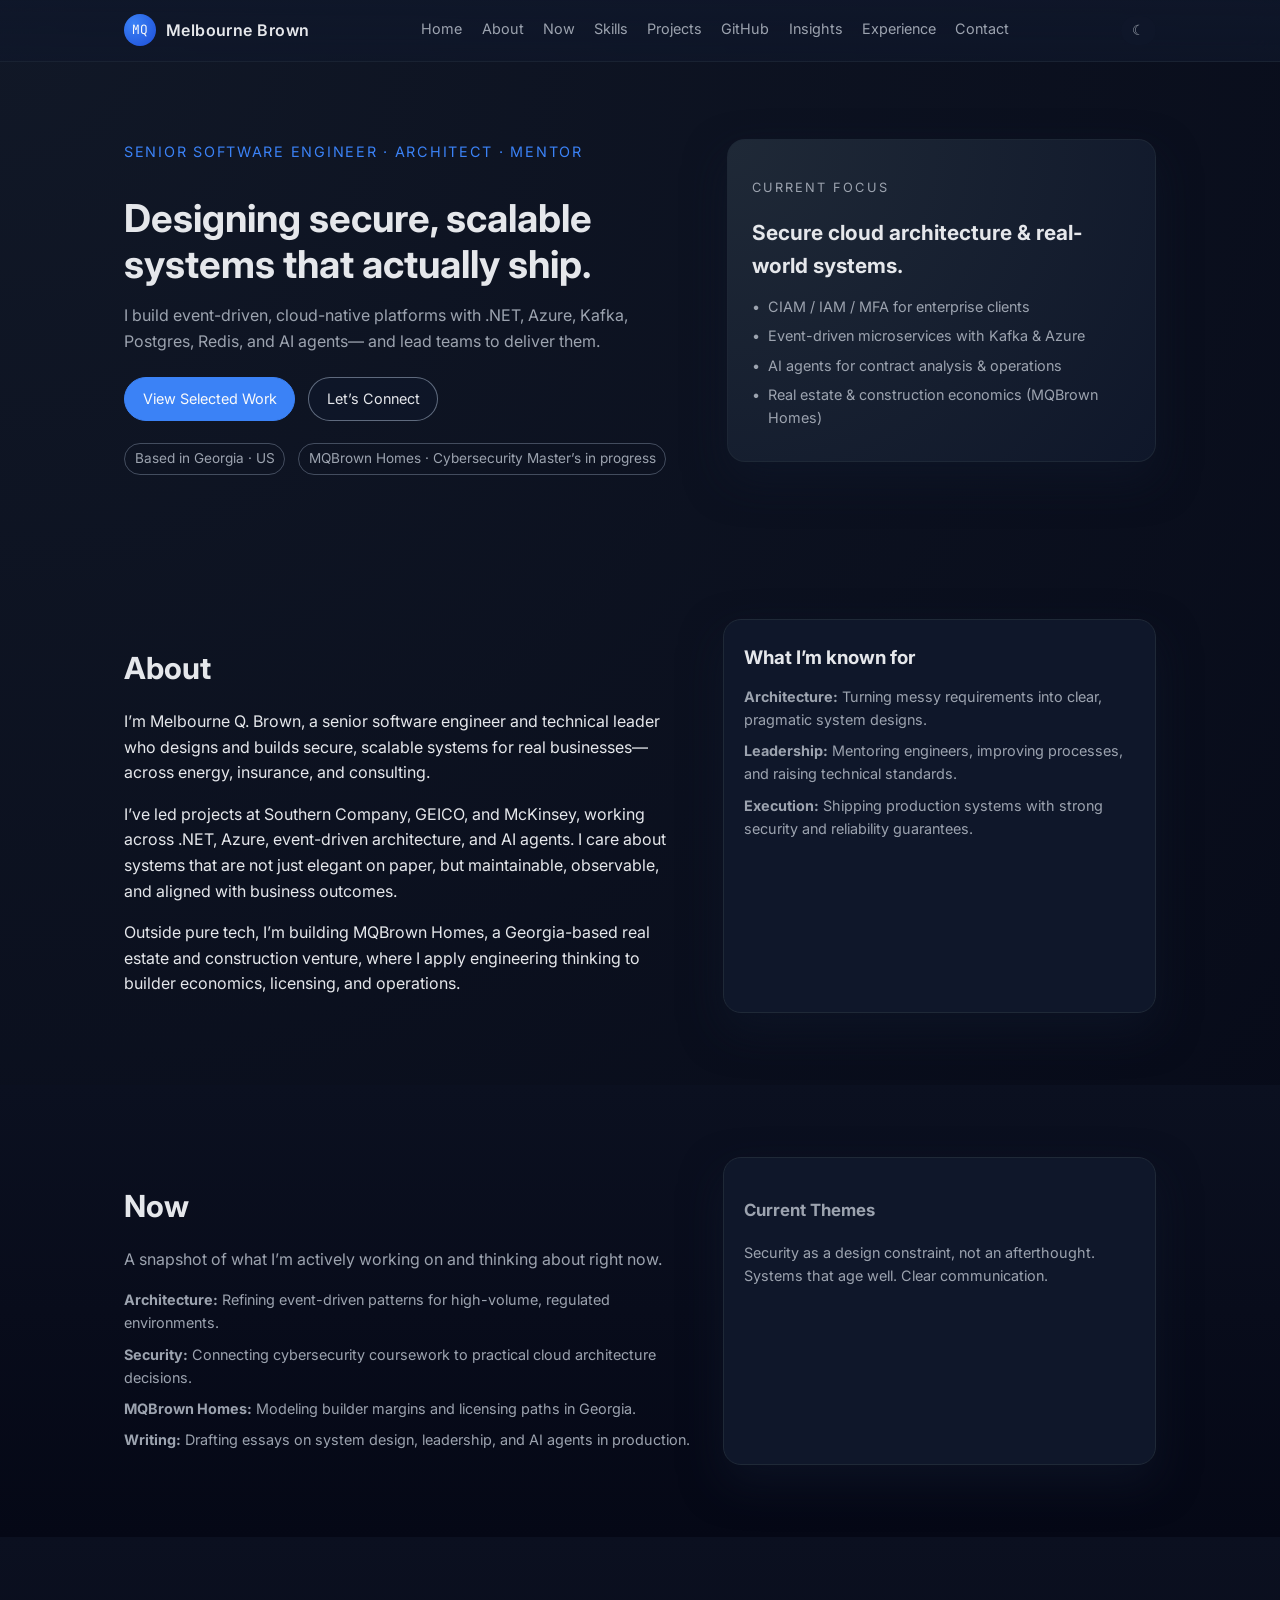
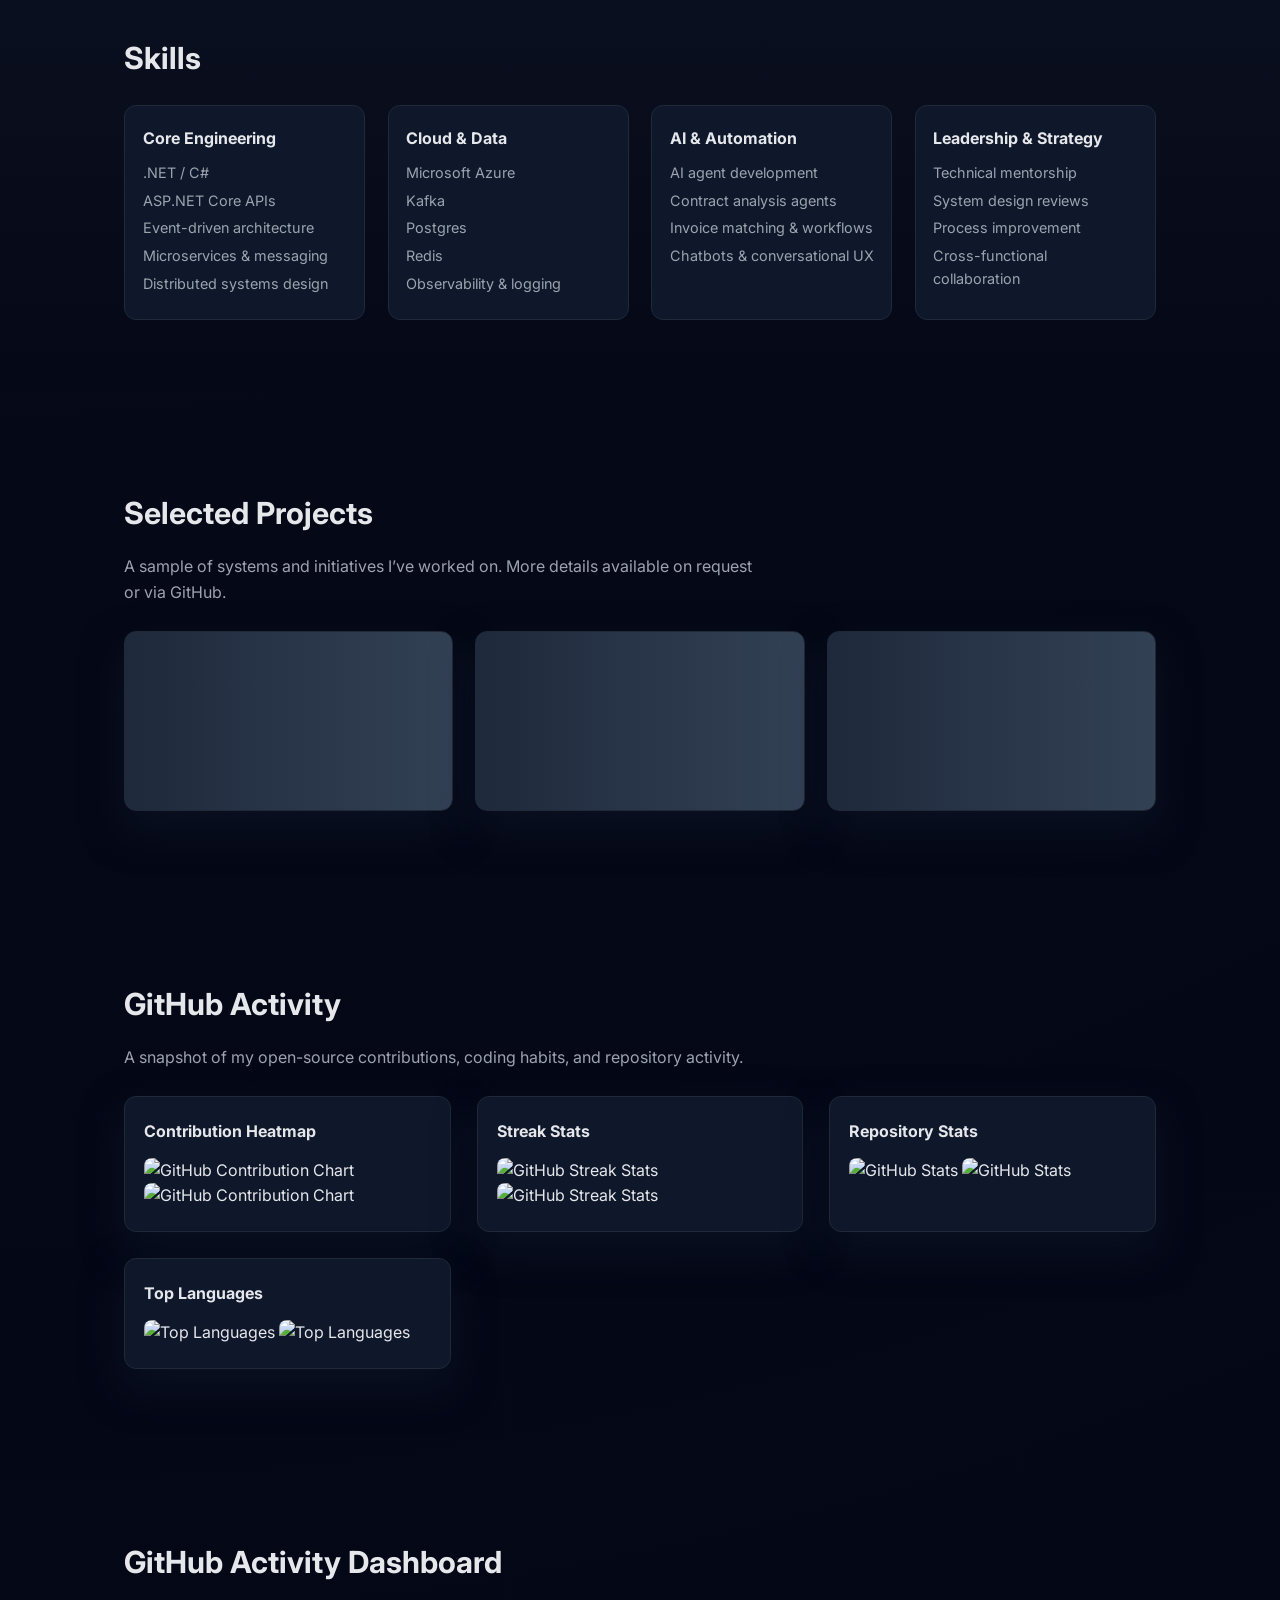
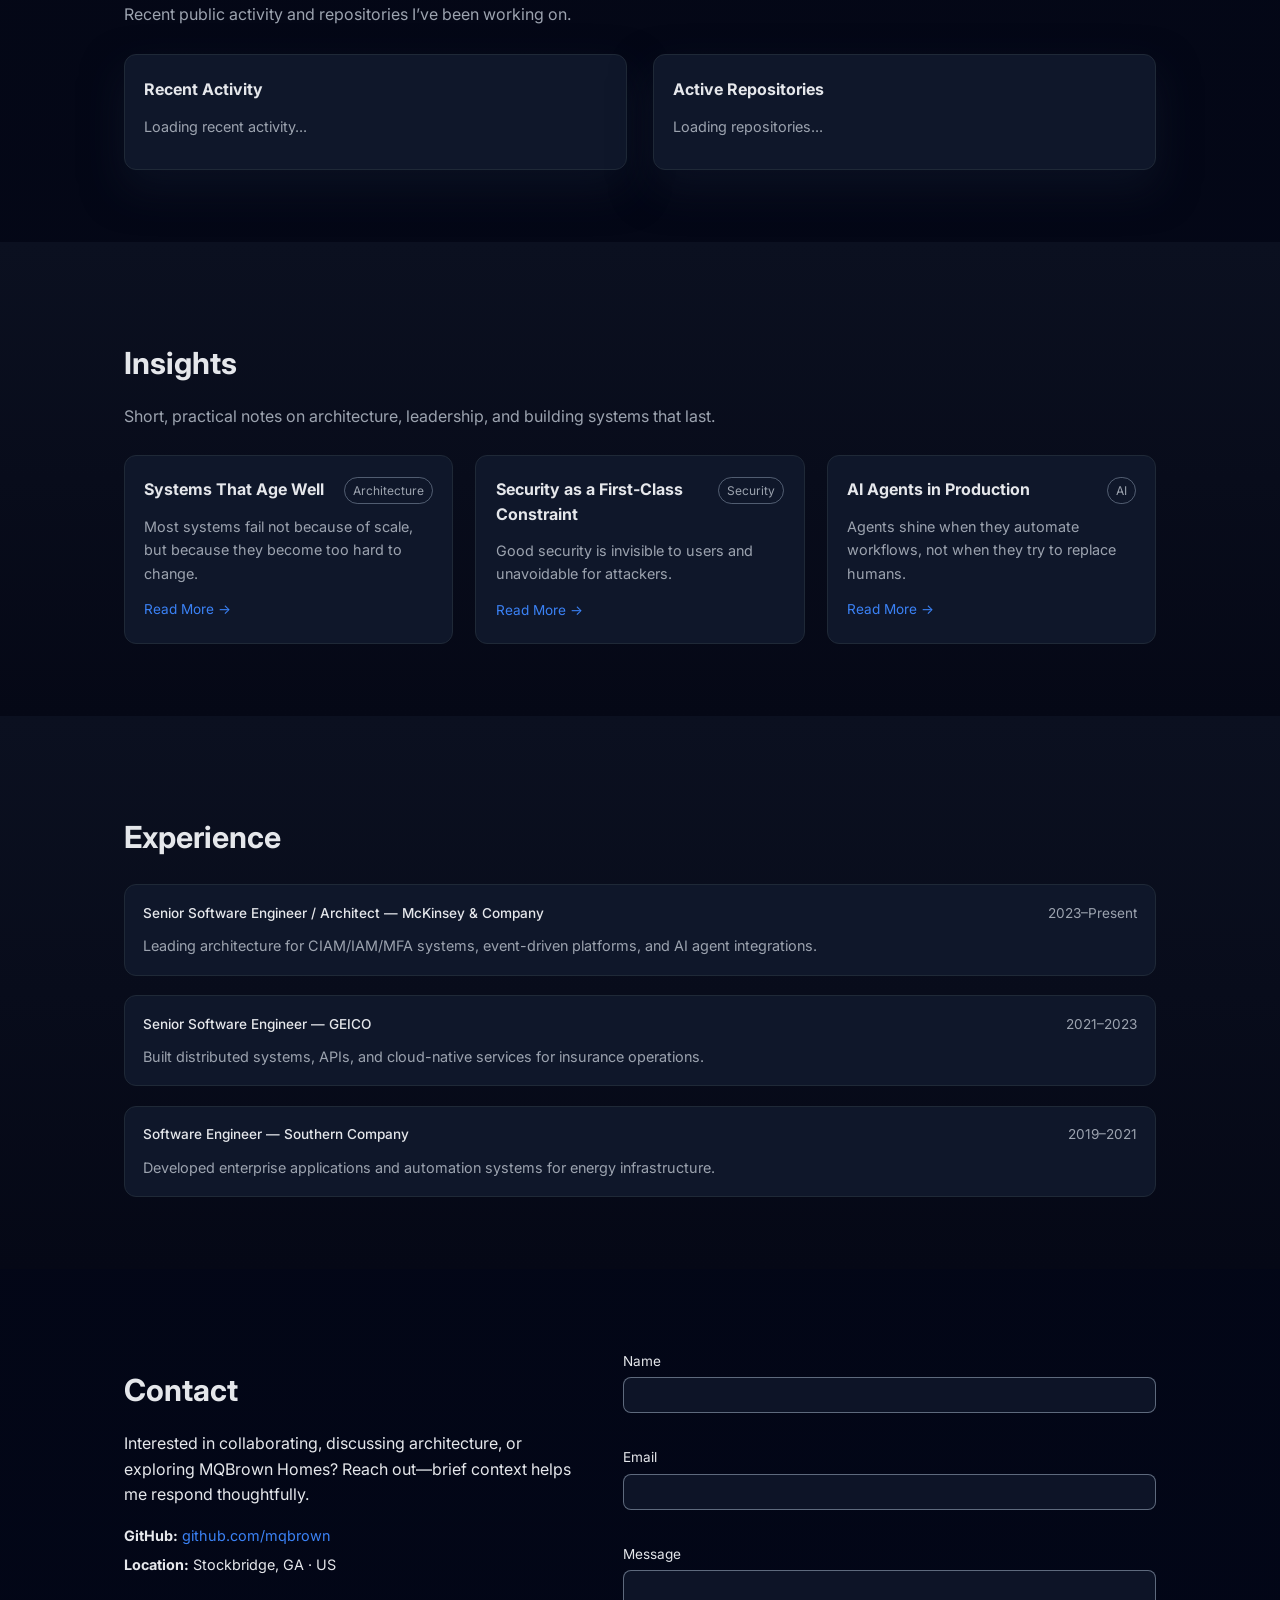
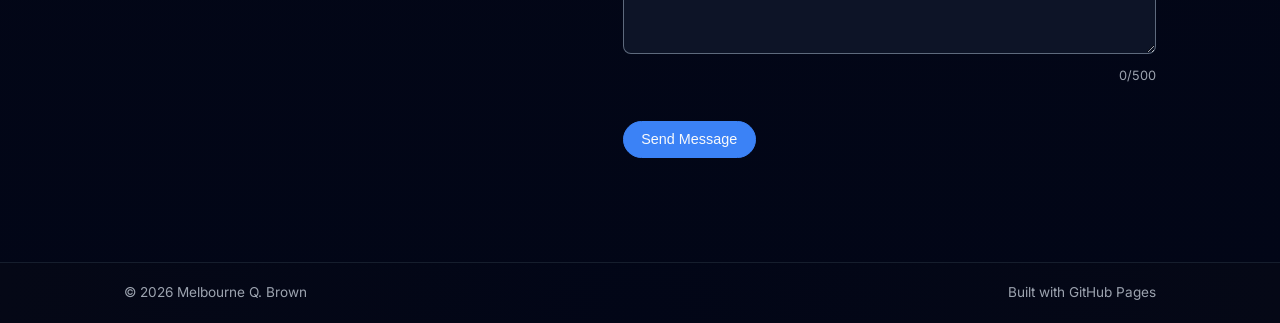
==== commit 369ee8af: "updated changes to email" ====
--- a/index.html
+++ b/index.html
@@ -1,405 +1,508 @@
-<!DOCTYPE html>
+<!doctype html>
 <html lang="en">
-<head>
-  <meta charset="UTF-8" />
-  <title>Melbourne Q. Brown | Engineering Architect</title>
-  <meta name="viewport" content="width=device-width, initial-scale=1" />
-  <meta name="description" content="Senior Software Engineer, Architect, and Mentor specializing in .NET, Azure, event-driven systems, and AI agents." />
-
-  <!-- Google Fonts -->
-  <link rel="preconnect" href="https://fonts.googleapis.com">
-  <link rel="preconnect" href="https://fonts.gstatic.com" crossorigin>
-  <link href="https://fonts.googleapis.com/css2?family=Inter:wght@300;400;500;600;700&family=JetBrains+Mono:wght@400;600&display=swap" rel="stylesheet">
-
-  <!-- Styles -->
-  <link rel="stylesheet" href="styles.css" />
-</head>
-<body>
-  <header class="site-header">
-    <div class="container header-inner">
-      <div class="logo">
-        <span class="logo-mark">MQ</span>
-        <span class="logo-text">Melbourne Brown</span>
+  <head>
+    <meta charset="UTF-8" />
+    <title>Melbourne Q. Brown | Engineering Architect</title>
+    <meta name="viewport" content="width=device-width, initial-scale=1" />
+    <meta
+      name="description"
+      content="Senior Software Engineer, Architect, and Mentor specializing in .NET, Azure, event-driven systems, and AI agents."
+    />
+
+    <!-- Google Fonts -->
+    <link rel="preconnect" href="https://fonts.googleapis.com" />
+    <link rel="preconnect" href="https://fonts.gstatic.com" crossorigin />
+    <link
+      href="https://fonts.googleapis.com/css2?family=Inter:wght@300;400;500;600;700&family=JetBrains+Mono:wght@400;600&display=swap"
+      rel="stylesheet"
+    />
+
+    <!-- Styles -->
+    <link rel="stylesheet" href="styles.css" />
+  </head>
+
+  <body>
+    <!-- HEADER -->
+    <header class="site-header">
+      <div class="container header-inner">
+        <div class="logo">
+          <span class="logo-mark">MQ</span>
+          <span class="logo-text">Melbourne Brown</span>
+        </div>
+
+        <nav class="nav">
+          <a href="#home">Home</a>
+          <a href="#about">About</a>
+          <a href="#now">Now</a>
+          <a href="#skills">Skills</a>
+          <a href="#projects">Projects</a>
+          <a href="#github-activity">GitHub</a>
+          <a href="#insights">Insights</a>
+          <a href="#experience">Experience</a>
+          <a href="#contact">Contact</a>
+        </nav>
+
+        <button class="theme-toggle" id="themeToggle" aria-label="Toggle theme">
+          <span>☾</span>
+        </button>
       </div>
-      <nav class="nav">
-        <a href="#home">Home</a>
-        <a href="#about">About</a>
-        <a href="#now">Now</a>
-        <a href="#skills">Skills</a>
-        <a href="#projects">Projects</a>
-        <a href="#github-activity">GitHub</a>
-        <a href="#insights">Insights</a>
-        <a href="#experience">Experience</a>
-        <a href="#contact">Contact</a>
-      </nav>
-      <button class="theme-toggle" id="themeToggle" aria-label="Toggle theme">
-        <span>☾</span>
-      </button>
-    </div>
-  </header>
-
-  <main>
-    <!-- Hero -->
-    <section id="home" class="section hero fade-in">
-      <div class="container hero-inner">
-        <div class="hero-text">
-          <p class="hero-kicker">Senior Software Engineer · Architect · Mentor</p>
-          <h1>Designing secure, scalable systems that actually ship.</h1>
-          <p class="hero-subtitle">
-            I build event-driven, cloud-native platforms with .NET, Azure, Kafka, Postgres, Redis, and AI agents—
-            and lead teams to deliver them.
+    </header>
+
+    <main>
+      <!-- HERO -->
+      <section id="home" class="section hero fade-in">
+        <div class="container hero-inner">
+          <div class="hero-text">
+            <p class="hero-kicker">
+              Senior Software Engineer · Architect · Mentor
+            </p>
+
+            <h1>Designing secure, scalable systems that actually ship.</h1>
+
+            <p class="hero-subtitle">
+              I build event-driven, cloud-native platforms with .NET, Azure,
+              Kafka, Postgres, Redis, and AI agents— and lead teams to deliver
+              them.
+            </p>
+
+            <div class="hero-actions">
+              <a href="#projects" class="btn btn-primary">View Selected Work</a>
+              <a href="#contact" class="btn btn-secondary">Let’s Connect</a>
+            </div>
+
+            <div class="hero-meta">
+              <span>Based in Georgia · US</span>
+              <span>MQBrown Homes · Cybersecurity Master’s in progress</span>
+            </div>
+          </div>
+
+          <div class="hero-card">
+            <div class="hero-card-inner">
+              <p class="hero-card-label">Current Focus</p>
+
+              <h2>Secure cloud architecture & real-world systems.</h2>
+
+              <ul class="hero-card-list">
+                <li><span>•</span> CIAM / IAM / MFA for enterprise clients</li>
+                <li>
+                  <span>•</span> Event-driven microservices with Kafka & Azure
+                </li>
+                <li>
+                  <span>•</span> AI agents for contract analysis & operations
+                </li>
+                <li>
+                  <span>•</span> Real estate & construction economics (MQBrown
+                  Homes)
+                </li>
+              </ul>
+            </div>
+          </div>
+        </div>
+      </section>
+
+      <!-- ABOUT -->
+      <section id="about" class="section fade-in">
+        <div class="container two-column">
+          <div>
+            <h2>About</h2>
+
+            <p>
+              I’m Melbourne Q. Brown, a senior software engineer and technical
+              leader who designs and builds secure, scalable systems for real
+              businesses—across energy, insurance, and consulting.
+            </p>
+
+            <p>
+              I’ve led projects at Southern Company, GEICO, and McKinsey,
+              working across .NET, Azure, event-driven architecture, and AI
+              agents. I care about systems that are not just elegant on paper,
+              but maintainable, observable, and aligned with business outcomes.
+            </p>
+
+            <p>
+              Outside pure tech, I’m building MQBrown Homes, a Georgia-based
+              real estate and construction venture, where I apply engineering
+              thinking to builder economics, licensing, and operations.
+            </p>
+          </div>
+
+          <div class="about-highlight">
+            <h3>What I’m known for</h3>
+
+            <ul>
+              <li>
+                <strong>Architecture:</strong> Turning messy requirements into
+                clear, pragmatic system designs.
+              </li>
+              <li>
+                <strong>Leadership:</strong> Mentoring engineers, improving
+                processes, and raising technical standards.
+              </li>
+              <li>
+                <strong>Execution:</strong> Shipping production systems with
+                strong security and reliability guarantees.
+              </li>
+            </ul>
+          </div>
+        </div>
+      </section>
+
+      <!-- NOW -->
+      <section id="now" class="section section-alt fade-in">
+        <div class="container two-column">
+          <div>
+            <h2>Now</h2>
+
+            <p class="section-intro">
+              A snapshot of what I’m actively working on and thinking about
+              right now.
+            </p>
+
+            <ul class="now-list">
+              <li>
+                <strong>Architecture:</strong> Refining event-driven patterns
+                for high-volume, regulated environments.
+              </li>
+              <li>
+                <strong>Security:</strong> Connecting cybersecurity coursework
+                to practical cloud architecture decisions.
+              </li>
+              <li>
+                <strong>MQBrown Homes:</strong> Modeling builder margins and
+                licensing paths in Georgia.
+              </li>
+              <li>
+                <strong>Writing:</strong> Drafting essays on system design,
+                leadership, and AI agents in production.
+              </li>
+            </ul>
+          </div>
+
+          <div class="now-card">
+            <h3>Current Themes</h3>
+            <p>
+              Security as a design constraint, not an afterthought. Systems that
+              age well. Clear communication.
+            </p>
+          </div>
+        </div>
+      </section>
+      <!-- SKILLS -->
+      <section id="skills" class="section section-alt fade-in">
+        <div class="container">
+          <h2>Skills</h2>
+
+          <div class="skills-grid">
+            <div class="skills-card">
+              <h3>Core Engineering</h3>
+              <ul>
+                <li>.NET / C#</li>
+                <li>ASP.NET Core APIs</li>
+                <li>Event-driven architecture</li>
+                <li>Microservices & messaging</li>
+                <li>Distributed systems design</li>
+              </ul>
+            </div>
+
+            <div class="skills-card">
+              <h3>Cloud & Data</h3>
+              <ul>
+                <li>Microsoft Azure</li>
+                <li>Kafka</li>
+                <li>Postgres</li>
+                <li>Redis</li>
+                <li>Observability & logging</li>
+              </ul>
+            </div>
+
+            <div class="skills-card">
+              <h3>AI & Automation</h3>
+              <ul>
+                <li>AI agent development</li>
+                <li>Contract analysis agents</li>
+                <li>Invoice matching & workflows</li>
+                <li>Chatbots & conversational UX</li>
+              </ul>
+            </div>
+
+            <div class="skills-card">
+              <h3>Leadership & Strategy</h3>
+              <ul>
+                <li>Technical mentorship</li>
+                <li>System design reviews</li>
+                <li>Process improvement</li>
+                <li>Cross-functional collaboration</li>
+              </ul>
+            </div>
+          </div>
+        </div>
+      </section>
+
+      <!-- PROJECTS -->
+      <section id="projects" class="section fade-in">
+        <div class="container">
+          <h2>Selected Projects</h2>
+
+          <p class="section-intro">
+            A sample of systems and initiatives I’ve worked on. More details
+            available on request or via GitHub.
           </p>
-          <div class="hero-actions">
-            <a href="#projects" class="btn btn-primary">View Selected Work</a>
-            <a href="#contact" class="btn btn-secondary">Let’s Connect</a>
-          </div>
-          <div class="hero-meta">
-            <span>Based in Georgia · US</span>
-            <span>MQBrown Homes · Cybersecurity Master’s in progress</span>
-          </div>
-        </div>
-        <div class="hero-card">
-          <div class="hero-card-inner">
-            <p class="hero-card-label">Current Focus</p>
-            <h2>Secure cloud architecture & real-world systems.</h2>
-            <ul class="hero-card-list">
-              <li><span>•</span> CIAM / IAM / MFA for enterprise clients</li>
-              <li><span>•</span> Event-driven microservices with Kafka & Azure</li>
-              <li><span>•</span> AI agents for contract analysis & operations</li>
-              <li><span>•</span> Real estate & construction economics (MQBrown Homes)</li>
+
+          <div id="github-projects" class="projects-grid">
+            <div class="project-card skeleton"></div>
+            <div class="project-card skeleton"></div>
+            <div class="project-card skeleton"></div>
+          </div>
+        </div>
+      </section>
+
+      <!-- GITHUB ACTIVITY -->
+      <section id="github-activity" class="section fade-in">
+        <div class="container">
+          <h2>GitHub Activity</h2>
+
+          <p class="section-intro">
+            A snapshot of my open-source contributions, coding habits, and
+            repository activity.
+          </p>
+
+          <div class="github-activity-grid">
+            <div class="github-card">
+              <h3>Contribution Heatmap</h3>
+              <img
+                src="https://ghchart.rshah.org/3b82f6/mqbrown#gh-dark-mode-only"
+                alt="GitHub Contribution Chart"
+                class="github-img"
+              />
+              <img
+                src="https://ghchart.rshah.org/000000/mqbrown#gh-light-mode-only"
+                alt="GitHub Contribution Chart"
+                class="github-img"
+              />
+            </div>
+
+            <div class="github-card">
+              <h3>Streak Stats</h3>
+              <img
+                src="https://streak-stats.demolab.com?user=mqbrown&theme=dark&hide_border=true#gh-dark-mode-only"
+                alt="GitHub Streak Stats"
+                class="github-img"
+              />
+              <img
+                src="https://streak-stats.demolab.com?user=mqbrown&theme=default&hide_border=true#gh-light-mode-only"
+                alt="GitHub Streak Stats"
+                class="github-img"
+              />
+            </div>
+
+            <div class="github-card">
+              <h3>Repository Stats</h3>
+              <img
+                src="https://github-readme-stats.vercel.app/api?username=mqbrown&show_icons=true&theme=dark&hide_border=true#gh-dark-mode-only"
+                alt="GitHub Stats"
+                class="github-img"
+              />
+              <img
+                src="https://github-readme-stats.vercel.app/api?username=mqbrown&show_icons=true&theme=default&hide_border=true#gh-light-mode-only"
+                alt="GitHub Stats"
+                class="github-img"
+              />
+            </div>
+
+            <div class="github-card">
+              <h3>Top Languages</h3>
+              <img
+                src="https://github-readme-stats.vercel.app/api/top-langs/?username=mqbrown&layout=compact&theme=dark&hide_border=true#gh-dark-mode-only"
+                alt="Top Languages"
+                class="github-img"
+              />
+              <img
+                src="https://github-readme-stats.vercel.app/api/top-langs/?username=mqbrown&layout=compact&theme=default&hide_border=true#gh-light-mode-only"
+                alt="Top Languages"
+                class="github-img"
+              />
+            </div>
+          </div>
+        </div>
+      </section>
+
+      <!-- GITHUB DASHBOARD -->
+      <section id="github-dashboard" class="section fade-in">
+        <div class="container">
+          <h2>GitHub Activity Dashboard</h2>
+
+          <p class="section-intro">
+            Recent public activity and repositories I’ve been working on.
+          </p>
+
+          <div class="github-dashboard-grid">
+            <div class="github-card">
+              <h3>Recent Activity</h3>
+              <ul id="github-recent-activity" class="github-list">
+                <li>Loading recent activity...</li>
+              </ul>
+            </div>
+
+            <div class="github-card">
+              <h3>Active Repositories</h3>
+              <ul id="github-active-repos" class="github-list">
+                <li>Loading repositories...</li>
+              </ul>
+            </div>
+          </div>
+        </div>
+      </section>
+      <!-- INSIGHTS -->
+      <section id="insights" class="section section-alt fade-in">
+        <div class="container">
+          <h2>Insights</h2>
+
+          <p class="section-intro">
+            Short, practical notes on architecture, leadership, and building
+            systems that last.
+          </p>
+
+          <div id="insights-list" class="insights-grid"></div>
+        </div>
+      </section>
+
+      <!-- EXPERIENCE -->
+      <section id="experience" class="section section-alt fade-in">
+        <div class="container">
+          <h2>Experience</h2>
+          <div id="timeline" class="timeline"></div>
+        </div>
+      </section>
+
+      <!-- CONTACT -->
+      <section id="contact" class="section fade-in">
+        <div class="container contact-inner">
+          <div>
+            <h2>Contact</h2>
+            <p>
+              Interested in collaborating, discussing architecture, or exploring
+              MQBrown Homes? Reach out—brief context helps me respond
+              thoughtfully.
+            </p>
+
+            <ul class="contact-list">
+              <li>
+                <strong>GitHub:</strong>
+                <a href="https://github.com/mqbrown" target="_blank"
+                  >github.com/mqbrown</a
+                >
+              </li>
+              <li><strong>Location:</strong> Stockbridge, GA · US</li>
             </ul>
           </div>
-        </div>
+
+          <div>
+            <form id="contact-form" novalidate>
+              <div class="form-row">
+                <label for="name">Name</label>
+                <input
+                  id="name"
+                  name="from_name"
+                  type="text"
+                  required
+                  minlength="2"
+                />
+                <small class="error-msg"></small>
+              </div>
+
+              <div class="form-row">
+                <label for="email">Email</label>
+                <input id="email" name="reply_to" type="email" required />
+                <small class="error-msg"></small>
+              </div>
+
+              <div class="form-row">
+                <label for="message">Message</label>
+                <textarea
+                  id="message"
+                  name="message"
+                  rows="4"
+                  required
+                  maxlength="500"
+                ></textarea>
+                <div class="char-count"><span id="char-count">0</span>/500</div>
+                <small class="error-msg"></small>
+              </div>
+
+              <!-- Honeypot -->
+              <input
+                type="text"
+                name="website"
+                id="website"
+                style="display: none"
+              />
+
+              <button id="contact-submit" class="btn btn-primary" type="submit">
+                <span id="submit-text">Send Message</span>
+                <span
+                  id="submit-spinner"
+                  class="spinner"
+                  style="display: none"
+                ></span>
+              </button>
+            </form>
+
+            <div id="toast" class="toast"></div>
+
+            <div id="success-modal" class="modal">
+              <div class="modal-content">
+                <h3>Message Sent!</h3>
+                <p>Thanks for reaching out — I’ll get back to you soon.</p>
+                <button id="modal-close" class="btn btn-primary">Close</button>
+              </div>
+            </div>
+          </div>
+        </div>
+      </section>
+    </main>
+
+    <!-- FOOTER -->
+    <footer class="site-footer">
+      <div class="container footer-inner">
+        <span>© <span id="year"></span> Melbourne Q. Brown</span>
+        <span>Built with GitHub Pages</span>
       </div>
-    </section>
-
-    <!-- About -->
-    <section id="about" class="section fade-in">
-      <div class="container two-column">
-        <div>
-          <h2>About</h2>
-          <p>
-            I’m Melbourne Q. Brown, a senior software engineer and technical leader who designs and builds
-            secure, scalable systems for real businesses—across energy, insurance, and consulting.
-          </p>
-          <p>
-            I’ve led projects at Southern Company, GEICO, and McKinsey, working across .NET, Azure, event-driven
-            architecture, and AI agents. I care about systems that are not just elegant on paper, but maintainable,
-            observable, and aligned with business outcomes.
-          </p>
-          <p>
-            Outside pure tech, I’m building MQBrown Homes, a Georgia-based real estate and construction venture,
-            where I apply engineering thinking to builder economics, licensing, and operations.
-          </p>
-        </div>
-        <div class="about-highlight">
-          <h3>What I’m known for</h3>
-          <ul>
-            <li><strong>Architecture:</strong> Turning messy requirements into clear, pragmatic system designs.</li>
-            <li><strong>Leadership:</strong> Mentoring engineers, improving processes, and raising technical standards.</li>
-            <li><strong>Execution:</strong> Shipping production systems with strong security and reliability guarantees.</li>
-          </ul>
-        </div>
-      </div>
-    </section>
-
-    <!-- Now -->
-    <section id="now" class="section section-alt fade-in">
-      <div class="container two-column">
-        <div>
-          <h2>Now</h2>
-          <p class="section-intro">
-            A snapshot of what I’m actively working on and thinking about right now.
-          </p>
-          <ul class="now-list">
-            <li><strong>Architecture:</strong> Refining event-driven patterns for high-volume, regulated environments.</li>
-            <li><strong>Security:</strong> Connecting cybersecurity coursework to practical cloud architecture decisions.</li>
-            <li><strong>MQBrown Homes:</strong> Modeling builder margins and licensing paths in Georgia.</li>
-            <li><strong>Writing:</strong> Drafting essays on system design, leadership, and AI agents in production.</li>
-          </ul>
-        </div>
-        <div class="now-card">
-          <h3>Current Themes</h3>
-          <p>Security as a design constraint, not an afterthought. Systems that age well. Clear communication.</p>
-        </div>
-      </div>
-    </section>
-
-    <!-- Skills -->
-    <section id="skills" class="section section-alt fade-in">
-      <div class="container">
-        <h2>Skills</h2>
-        <div class="skills-grid">
-          <div class="skills-card">
-            <h3>Core Engineering</h3>
-            <ul>
-              <li>.NET / C#</li>
-              <li>ASP.NET Core APIs</li>
-              <li>Event-driven architecture</li>
-              <li>Microservices & messaging</li>
-              <li>Distributed systems design</li>
-            </ul>
-          </div>
-          <div class="skills-card">
-            <h3>Cloud & Data</h3>
-            <ul>
-              <li>Microsoft Azure</li>
-              <li>Kafka</li>
-              <li>Postgres</li>
-              <li>Redis</li>
-              <li>Observability & logging</li>
-            </ul>
-          </div>
-          <div class="skills-card">
-            <h3>AI & Automation</h3>
-            <ul>
-              <li>AI agent development</li>
-              <li>Contract analysis agents</li>
-              <li>Invoice matching & workflows</li>
-              <li>Chatbots & conversational UX</li>
-            </ul>
-          </div>
-          <div class="skills-card">
-            <h3>Leadership & Strategy</h3>
-            <ul>
-              <li>Technical mentorship</li>
-              <li>System design reviews</li>
-              <li>Process improvement</li>
-              <li>Cross-functional collaboration</li>
-            </ul>
-          </div>
-        </div>
-      </div>
-    </section>
-
-    <!-- Projects -->
-    <section id="projects" class="section fade-in">
-      <div class="container">
-        <h2>Selected Projects</h2>
-        <p class="section-intro">
-          A sample of systems and initiatives I’ve worked on. More details available on request or via GitHub.
-        </p>
-
-        <div id="github-projects" class="projects-grid">
-          <div class="project-card skeleton"></div>
-          <div class="project-card skeleton"></div>
-          <div class="project-card skeleton"></div>
-        </div>
-      </div>
-    </section>
-
-    <!-- GitHub Activity -->
-    <section id="github-activity" class="section fade-in">
-      <div class="container">
-        <h2>GitHub Activity</h2>
-        <p class="section-intro">
-          A snapshot of my open-source contributions, coding habits, and repository activity.
-        </p>
-
-        <div class="github-activity-grid">
-
-          <div class="github-card">
-            <h3>Contribution Heatmap</h3>
-            <img 
-              src="https://ghchart.rshah.org/3b82f6/mqbrown#gh-dark-mode-only"
-              alt="GitHub Contribution Chart"
-              class="github-img"
-            />
-            <img 
-              src="https://ghchart.rshah.org/000000/mqbrown#gh-light-mode-only"
-              alt="GitHub Contribution Chart"
-              class="github-img"
-            />
-          </div>
-
-          <div class="github-card">
-            <h3>Streak Stats</h3>
-            <img 
-              src="https://streak-stats.demolab.com?user=mqbrown&theme=dark&hide_border=true#gh-dark-mode-only"
-              alt="GitHub Streak Stats"
-              class="github-img"
-            />
-            <img 
-              src="https://streak-stats.demolab.com?user=mqbrown&theme=default&hide_border=true#gh-light-mode-only"
-              alt="GitHub Streak Stats"
-              class="github-img"
-            />
-          </div>
-
-          <div class="github-card">
-            <h3>Repository Stats</h3>
-            <img 
-              src="https://github-readme-stats.vercel.app/api?username=mqbrown&show_icons=true&theme=dark&hide_border=true#gh-dark-mode-only"
-              alt="GitHub Stats"
-              class="github-img"
-            />
-            <img 
-              src="https://github-readme-stats.vercel.app/api?username=mqbrown&show_icons=true&theme=default&hide_border=true#gh-light-mode-only"
-              alt="GitHub Stats"
-              class="github-img"
-            />
-          </div>
-
-          <div class="github-card">
-            <h3>Top Languages</h3>
-            <img 
-              src="https://github-readme-stats.vercel.app/api/top-langs/?username=mqbrown&layout=compact&theme=dark&hide_border=true#gh-dark-mode-only"
-              alt="Top Languages"
-              class="github-img"
-            />
-            <img 
-              src="https://github-readme-stats.vercel.app/api/top-langs/?username=mqbrown&layout=compact&theme=default&hide_border=true#gh-light-mode-only"
-              alt="Top Languages"
-              class="github-img"
-            />
-          </div>
-
-        </div>
-      </div>
-    </section>
-
-    <!-- GitHub Dashboard -->
-    <section id="github-dashboard" class="section fade-in">
-      <div class="container">
-        <h2>GitHub Activity Dashboard</h2>
-        <p class="section-intro">
-          Recent public activity and repositories I’ve been working on.
-        </p>
-
-        <div class="github-dashboard-grid">
-          <div class="github-card">
-            <h3>Recent Activity</h3>
-            <ul id="github-recent-activity" class="github-list">
-              <li>Loading recent activity...</li>
-            </ul>
-          </div>
-
-          <div class="github-card">
-            <h3>Active Repositories</h3>
-            <ul id="github-active-repos" class="github-list">
-              <li>Loading repositories...</li>
-            </ul>
-          </div>
-        </div>
-      </div>
-    </section>
-
-    <!-- Insights -->
-    <section id="insights" class="section section-alt fade-in">
-      <div class="container">
-        <h2>Insights</h2>
-        <p class="section-intro">
-          Short, practical notes on architecture, leadership, and building systems that last.
-        </p>
-        <div id="insights-list" class="insights-grid"></div>
-      </div>
-    </section>
-
-    <!-- Experience -->
-    <section id="experience" class="section section-alt fade-in">
-      <div class="container">
-        <h2>Experience</h2>
-        <div id="timeline" class="timeline"></div>
-      </div>
-    </section>
-
-    <!-- Contact -->
-    <section id="contact" class="section fade-in">
-      <div class="container contact-inner">
-        <div>
-          <h2>Contact</h2>
-          <p>
-            Interested in collaborating, discussing architecture, or exploring MQBrown Homes? Reach out—brief context
-            helps me respond thoughtfully.
-          </p>
-          <ul class="contact-list">
-            <li><strong>GitHub:</strong> <a href="https://github.com/mqbrown" target="_blank" rel="noopener">github.com/mqbrown</a></li>
-            <li><strong>Location:</strong> Stockbridge, GA · US</li>
-          </ul>
-        </div>
-
-        <div>
-          <form id="contact-form" novalidate>
-            <div class="form-row">
-              <label for="name">Name</label>
-              <input id="name" name="from_name" type="text" required minlength="2" />
-              <small class="error-msg"></small>
-            </div>
-
-            <div class="form-row">
-              <label for="email">Email</label>
-              <input id="email" name="reply_to" type="email" required />
-              <small class="error-msg"></small>
-            </div>
-
-            <div class="form-row">
-              <label for="message">Message</label>
-              <textarea id="message" name="message" rows="4" required maxlength="500"></textarea>
-              <div class="char-count"><span id="char-count">0</span>/500</div>
-              <small class="error-msg"></small>
-            </div>
-
-            <input type="text" name="website" id="website" style="display:none;" />
-
-            <button id="contact-submit" class="btn btn-primary" type="submit">
-              <span id="submit-text">Send Message</span>
-              <span id="submit-spinner" class="spinner" style="display:none;"></span>
-            </button>
-          </form>
-
-          <div id="toast" class="toast"></div>
-
-          <div id="success-modal" class="modal">
-            <div class="modal-content">
-              <h3>Message Sent!</h3>
-              <p>Thanks for reaching out — I’ll get back to you soon.</p>
-              <button id="modal-close" class="btn btn-primary">Close</button>
-            </div>
-          </div>
-        </div>
-      </div>
-    </section>
-  </main>
-
-  <footer class="site-footer">
-    <div class="container footer-inner">
-      <span>© <span id="year"></span> Melbourne Q. Brown</span>
-      <span>Built with GitHub Pages</span>
-    </div>
-  </footer>
-
-  <!-- Core JS -->
-  <script>
-    document.getElementById('year').textContent = new Date().getFullYear();
-
-    const toggle = document.getElementById('themeToggle');
-    const root = document.documentElement;
-    root.setAttribute('data-theme', 'dark');
-
-    toggle.addEventListener('click', () => {
-      const current = root.getAttribute('data-theme') || 'dark';
-      const next = current === 'dark' ? 'light' : 'dark';
-      root.setAttribute('data-theme', next);
-    });
-
-    const observer = new IntersectionObserver(
-      entries => {
-        entries.forEach(entry => {
-          if (entry.isIntersecting) {
-            entry.target.classList.add('visible');
-          }
-        });
-      },
-      { threshold: 0.15 }
-    );
-
-    document.querySelectorAll('.fade-in').forEach(el => observer.observe(el));
-  </script>
-
-  <!-- GitHub Pinned Repo Loader -->
-  <script>
-    async function loadPinnedRepos() {
-      const query = `
+    </footer>
+
+    <!-- CORE JS -->
+    <script>
+      document.getElementById("year").textContent = new Date().getFullYear();
+
+      const toggle = document.getElementById("themeToggle");
+      const root = document.documentElement;
+      root.setAttribute("data-theme", "dark");
+
+      toggle.addEventListener("click", () => {
+        const current = root.getAttribute("data-theme") || "dark";
+        const next = current === "dark" ? "light" : "dark";
+        root.setAttribute("data-theme", next);
+      });
+
+      const observer = new IntersectionObserver(
+        (entries) => {
+          entries.forEach((entry) => {
+            if (entry.isIntersecting) {
+              entry.target.classList.add("visible");
+            }
+          });
+        },
+        { threshold: 0.15 },
+      );
+
+      document
+        .querySelectorAll(".fade-in")
+        .forEach((el) => observer.observe(el));
+    </script>
+
+    <!-- GITHUB PINNED REPOS -->
+    <script>
+      async function loadPinnedRepos() {
+        const query = `
         {
           user(login: "mqbrown") {
             pinnedItems(first: 6, types: REPOSITORY) {
@@ -420,31 +523,233 @@
         }
       `;
 
-      try {
-        const response = await fetch("https://api.github.com/graphql", {
-          method: "POST",
-          headers: {
-            "Content-Type": "application/json",
-            "Authorization": "Bearer YOUR_GITHUB_TOKEN"
-          },
-          body: JSON.stringify({ query })
-        });
-
-        if (!response.ok) throw new Error("GitHub API error");
-
-        const json = await response.json();
-        const repos = json.data.user.pinnedItems.nodes;
-
-        const container = document.getElementById("github-projects");
-        container.innerHTML = "";
-
-        repos.forEach(repo => {
-          const card = document.createElement("article");
-          card.className = "project-card";
-
-          card.innerHTML = `
+        try {
+          const response = await fetch("https://api.github.com/graphql", {
+            method: "POST",
+            headers: {
+              "Content-Type": "application/json",
+              Authorization: "Bearer YOUR_GITHUB_TOKEN",
+            },
+            body: JSON.stringify({ query }),
+          });
+
+          if (!response.ok) throw new Error("GitHub API error");
+
+          const json = await response.json();
+          const repos = json.data.user.pinnedItems.nodes;
+
+          const container = document.getElementById("github-projects");
+          container.innerHTML = "";
+
+          repos.forEach((repo) => {
+            const card = document.createElement("article");
+            card.className = "project-card";
+
+            card.innerHTML = `
             <div class="project-header">
               <h3>${repo.name}</h3>
               <span class="project-tag">${repo.primaryLanguage?.name || "Code"}</span>
             </div>
-            <p>${repo.description ||+            <p>${repo.description || "No description available."}</p>
+            <a href="${repo.url}" target="_blank" class="project-link">View Repository →</a>
+          `;
+
+            container.appendChild(card);
+          });
+        } catch (err) {
+          console.error(err);
+        }
+      }
+
+      loadPinnedRepos();
+    </script>
+
+    <!-- GITHUB DASHBOARD LOADERS -->
+    <script>
+      async function loadRecentActivity() {
+        try {
+          const response = await fetch(
+            "https://api.github.com/users/mqbrown/events/public",
+          );
+          const events = await response.json();
+
+          const list = document.getElementById("github-recent-activity");
+          list.innerHTML = "";
+
+          events.slice(0, 8).forEach((event) => {
+            const li = document.createElement("li");
+            li.innerHTML = `<strong>${event.type}</strong> in <a href="${event.repo.url
+              .replace("api.", "")
+              .replace("repos/", "")}" target="_blank">${event.repo.name}</a>`;
+            list.appendChild(li);
+          });
+        } catch (err) {
+          console.error(err);
+        }
+      }
+
+      async function loadActiveRepos() {
+        try {
+          const response = await fetch(
+            "https://api.github.com/users/mqbrown/repos?sort=updated",
+          );
+          const repos = await response.json();
+
+          const list = document.getElementById("github-active-repos");
+          list.innerHTML = "";
+
+          repos.slice(0, 8).forEach((repo) => {
+            const li = document.createElement("li");
+            li.innerHTML = `<a href="${repo.html_url}" target="_blank">${repo.name}</a>`;
+            list.appendChild(li);
+          });
+        } catch (err) {
+          console.error(err);
+        }
+      }
+
+      loadRecentActivity();
+      loadActiveRepos();
+    </script>
+
+    <!-- INSIGHTS LOADER -->
+    <script>
+      const insights = [
+        {
+          title: "Systems That Age Well",
+          tag: "Architecture",
+          text: "Most systems fail not because of scale, but because they become too hard to change.",
+          link: "#",
+        },
+        {
+          title: "Security as a First-Class Constraint",
+          tag: "Security",
+          text: "Good security is invisible to users and unavoidable for attackers.",
+          link: "#",
+        },
+        {
+          title: "AI Agents in Production",
+          tag: "AI",
+          text: "Agents shine when they automate workflows, not when they try to replace humans.",
+          link: "#",
+        },
+      ];
+
+      const insightsList = document.getElementById("insights-list");
+
+      insights.forEach((item) => {
+        const card = document.createElement("article");
+        card.className = "insight-card";
+
+        card.innerHTML = `
+        <div class="insight-header">
+          <h3>${item.title}</h3>
+          <span class="insight-tag">${item.tag}</span>
+        </div>
+        <p>${item.text}</p>
+        <a href="${item.link}" class="insight-link">Read More →</a>
+      `;
+
+        insightsList.appendChild(card);
+      });
+    </script>
+
+    <!-- EXPERIENCE TIMELINE -->
+    <script>
+      const timelineData = [
+        {
+          role: "Senior Software Engineer / Architect",
+          company: "McKinsey & Company",
+          time: "2023–Present",
+          description:
+            "Leading architecture for CIAM/IAM/MFA systems, event-driven platforms, and AI agent integrations.",
+        },
+        {
+          role: "Senior Software Engineer",
+          company: "GEICO",
+          time: "2021–2023",
+          description:
+            "Built distributed systems, APIs, and cloud-native services for insurance operations.",
+        },
+        {
+          role: "Software Engineer",
+          company: "Southern Company",
+          time: "2019–2021",
+          description:
+            "Developed enterprise applications and automation systems for energy infrastructure.",
+        },
+      ];
+
+      const timeline = document.getElementById("timeline");
+
+      timelineData.forEach((item) => {
+        const el = document.createElement("div");
+        el.className = "timeline-item";
+
+        el.innerHTML = `
+        <div class="timeline-meta">
+          <span class="timeline-role">${item.role} — ${item.company}</span>
+          <span class="timeline-time">${item.time}</span>
+        </div>
+        <p>${item.description}</p>
+      `;
+
+        timeline.appendChild(el);
+      });
+    </script>
+
+    <!-- EMAILJS CONTACT FORM -->
+    <script src="https://cdn.jsdelivr.net/npm/emailjs-com@3/dist/email.min.js"></script>
+    <script>
+      emailjs.init("B3YlGSgYmlzC6bmd0");
+
+      const form = document.getElementById("contact-form");
+      const submitBtn = document.getElementById("contact-submit");
+      const submitText = document.getElementById("submit-text");
+      const submitSpinner = document.getElementById("submit-spinner");
+      const toast = document.getElementById("toast");
+      const modal = document.getElementById("success-modal");
+      const modalClose = document.getElementById("modal-close");
+
+      const charCount = document.getElementById("char-count");
+      const messageInput = document.getElementById("message");
+
+      messageInput.addEventListener("input", () => {
+        charCount.textContent = messageInput.value.length;
+      });
+
+      function showToast(msg) {
+        toast.textContent = msg;
+        toast.classList.add("visible");
+        setTimeout(() => toast.classList.remove("visible"), 3000);
+      }
+
+      modalClose.addEventListener("click", () => {
+        modal.classList.remove("visible");
+      });
+
+      form.addEventListener("submit", async (e) => {
+        e.preventDefault();
+
+        if (document.getElementById("website").value !== "") {
+          return;
+        }
+
+        submitText.style.display = "none";
+        submitSpinner.style.display = "inline-block";
+
+        try {
+          await emailjs.sendForm("service_jrj4mdl", "template_6z8pyne", form);
+          modal.classList.add("visible");
+          form.reset();
+          charCount.textContent = "0";
+        } catch (err) {
+          showToast("Something went wrong. Please try again.");
+        }
+
+        submitText.style.display = "inline";
+        submitSpinner.style.display = "none";
+      });
+    </script>
+  </body>
+</html>
